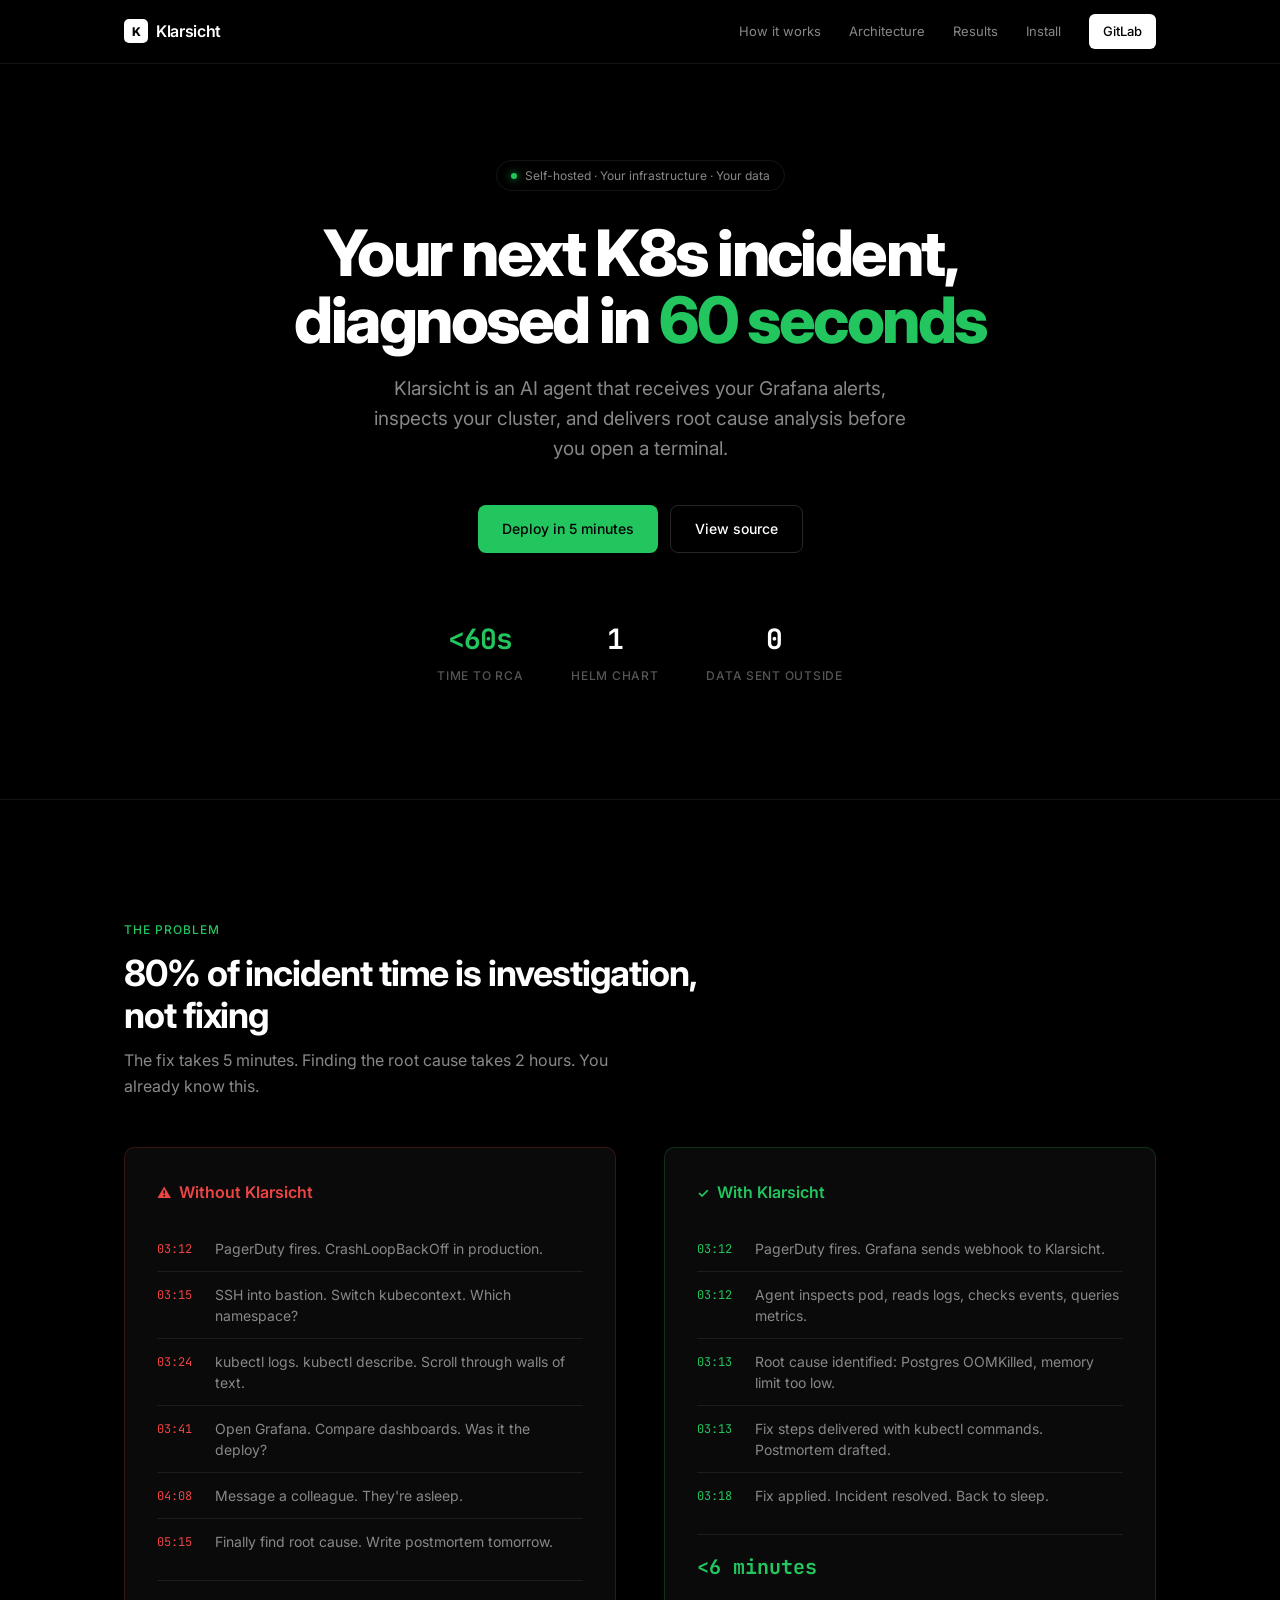
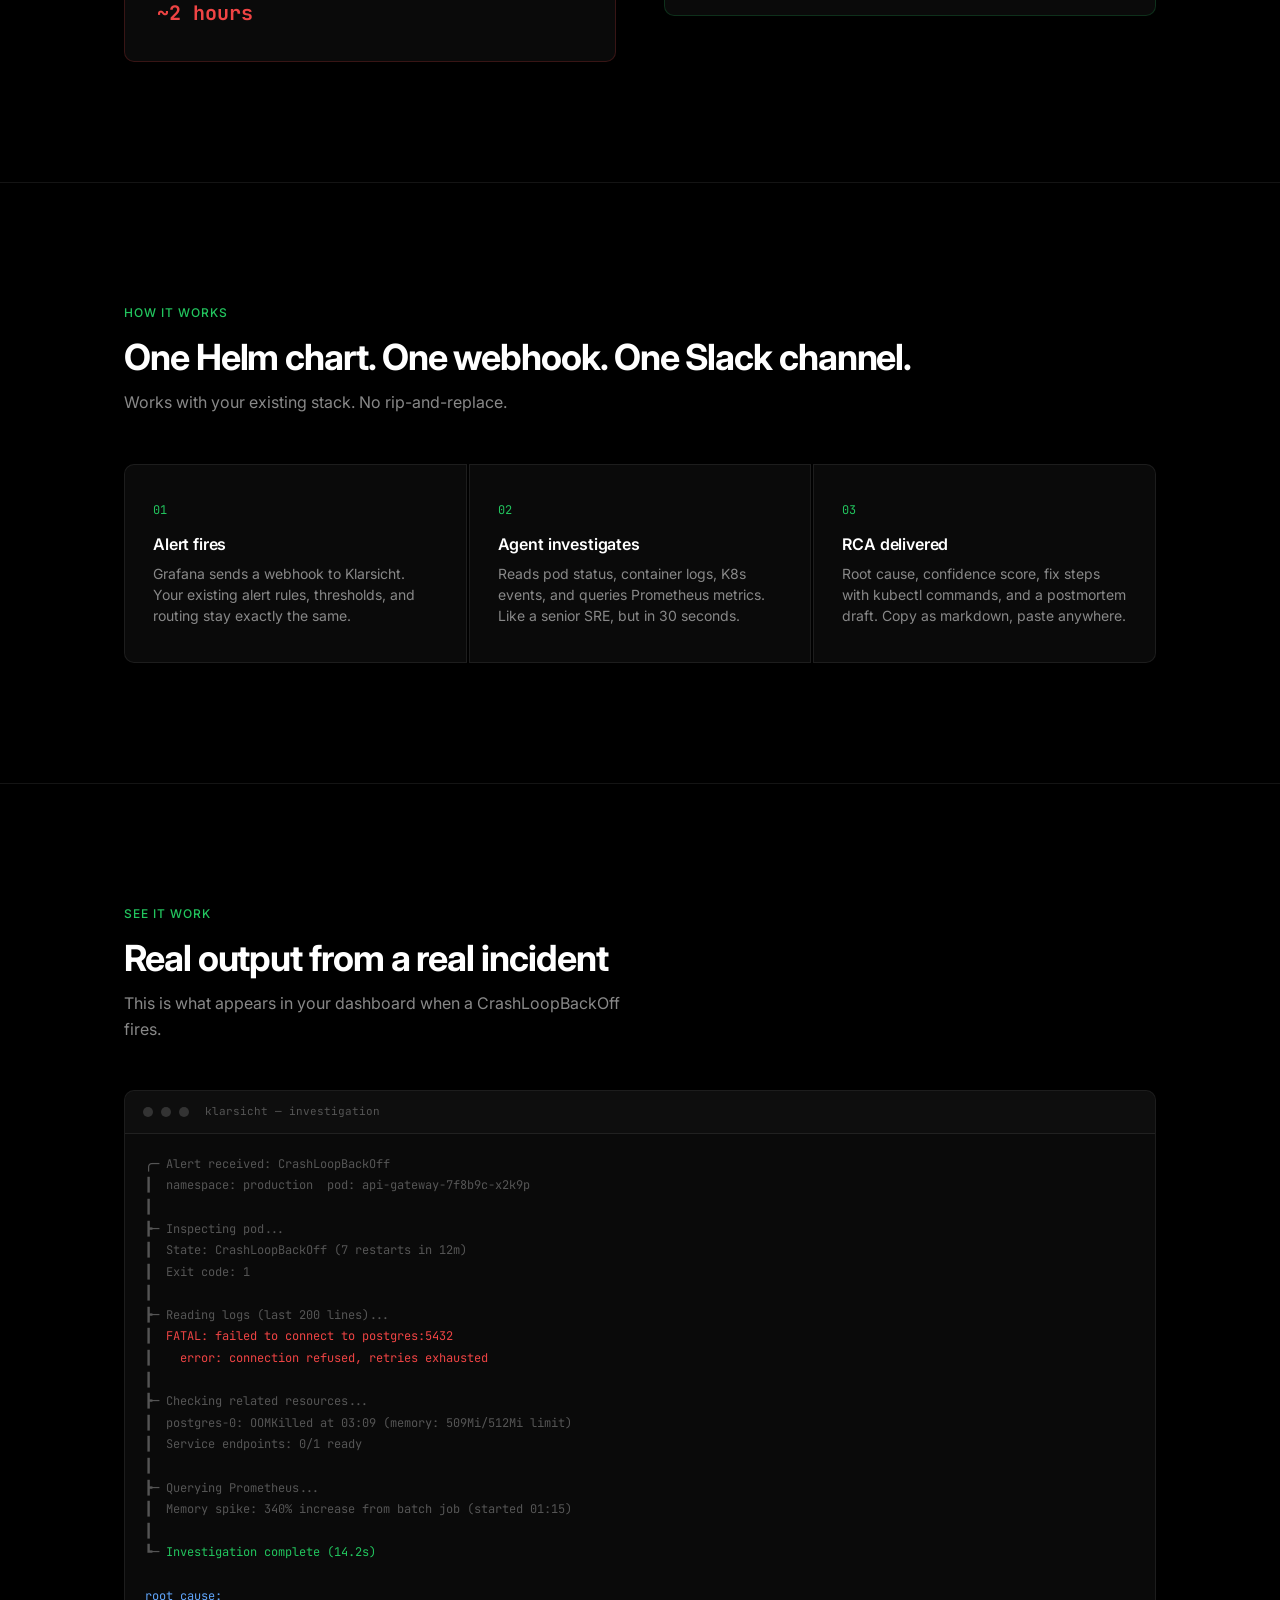
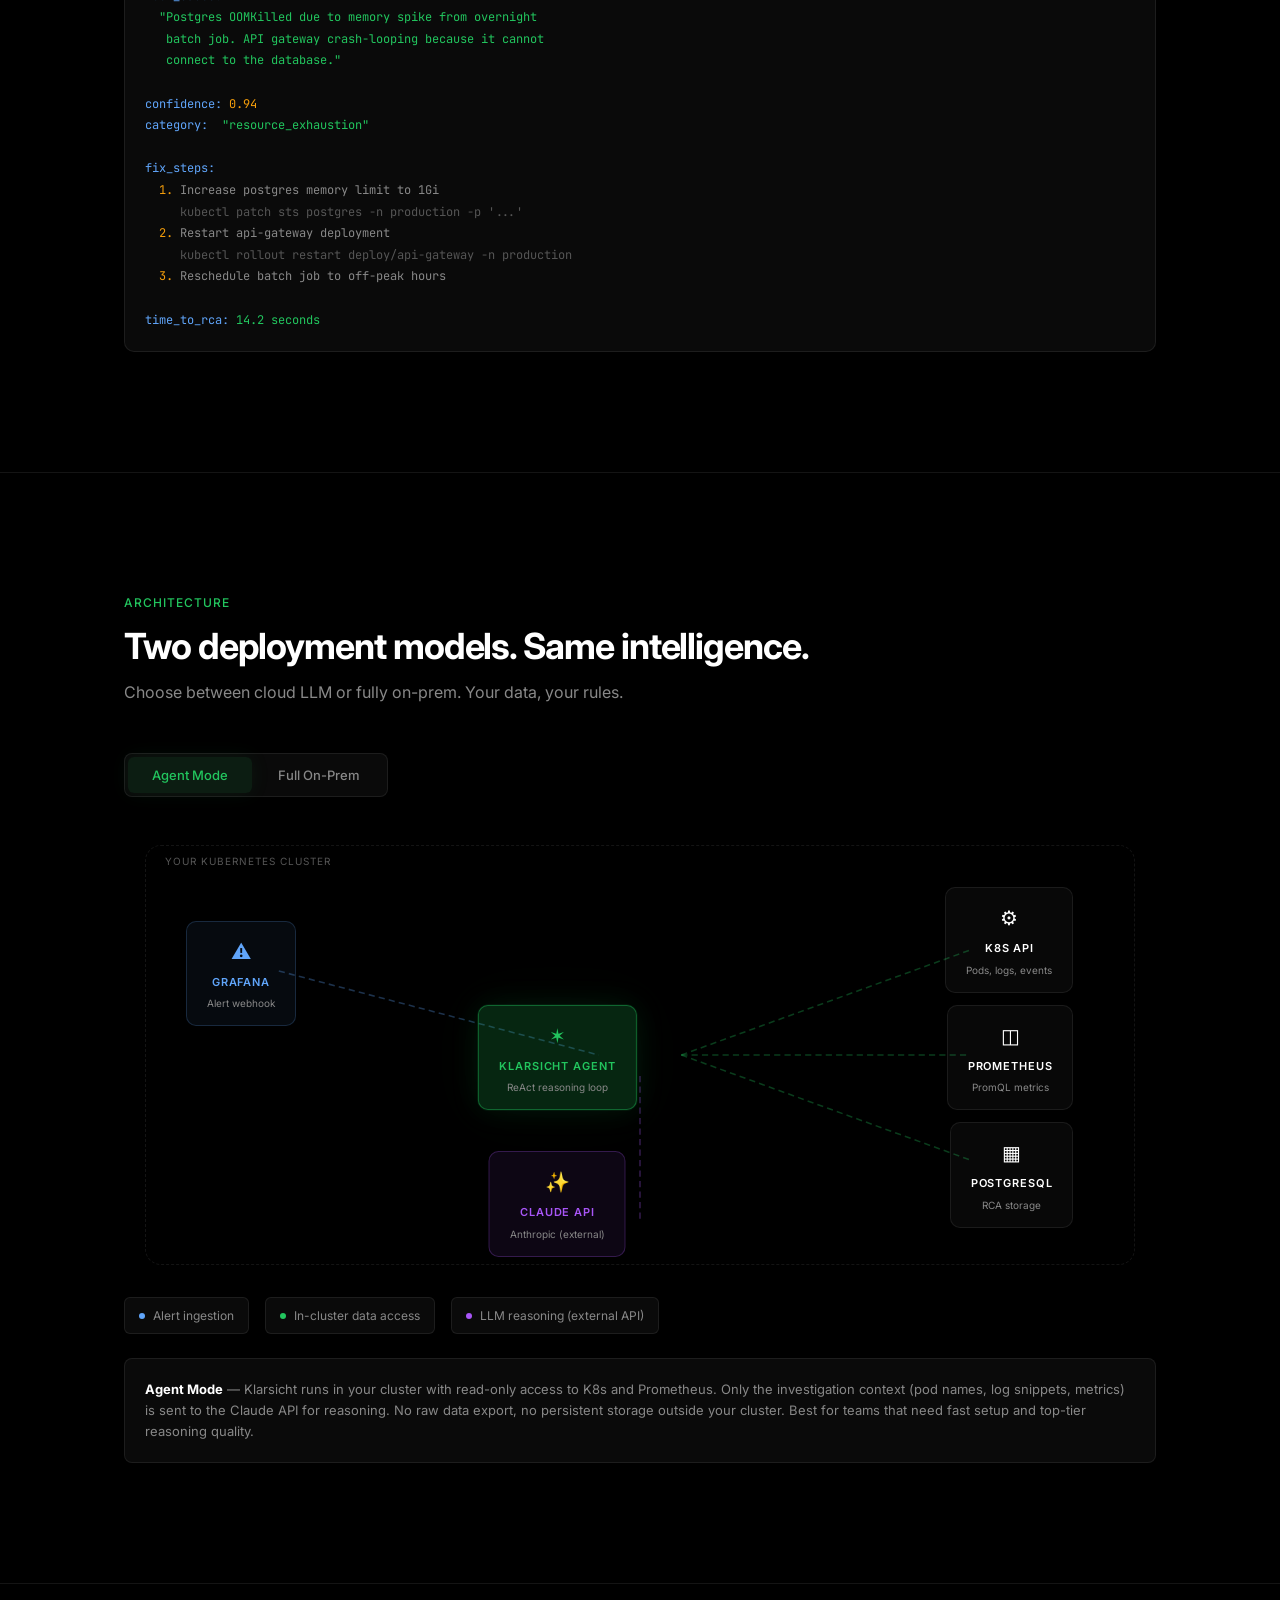
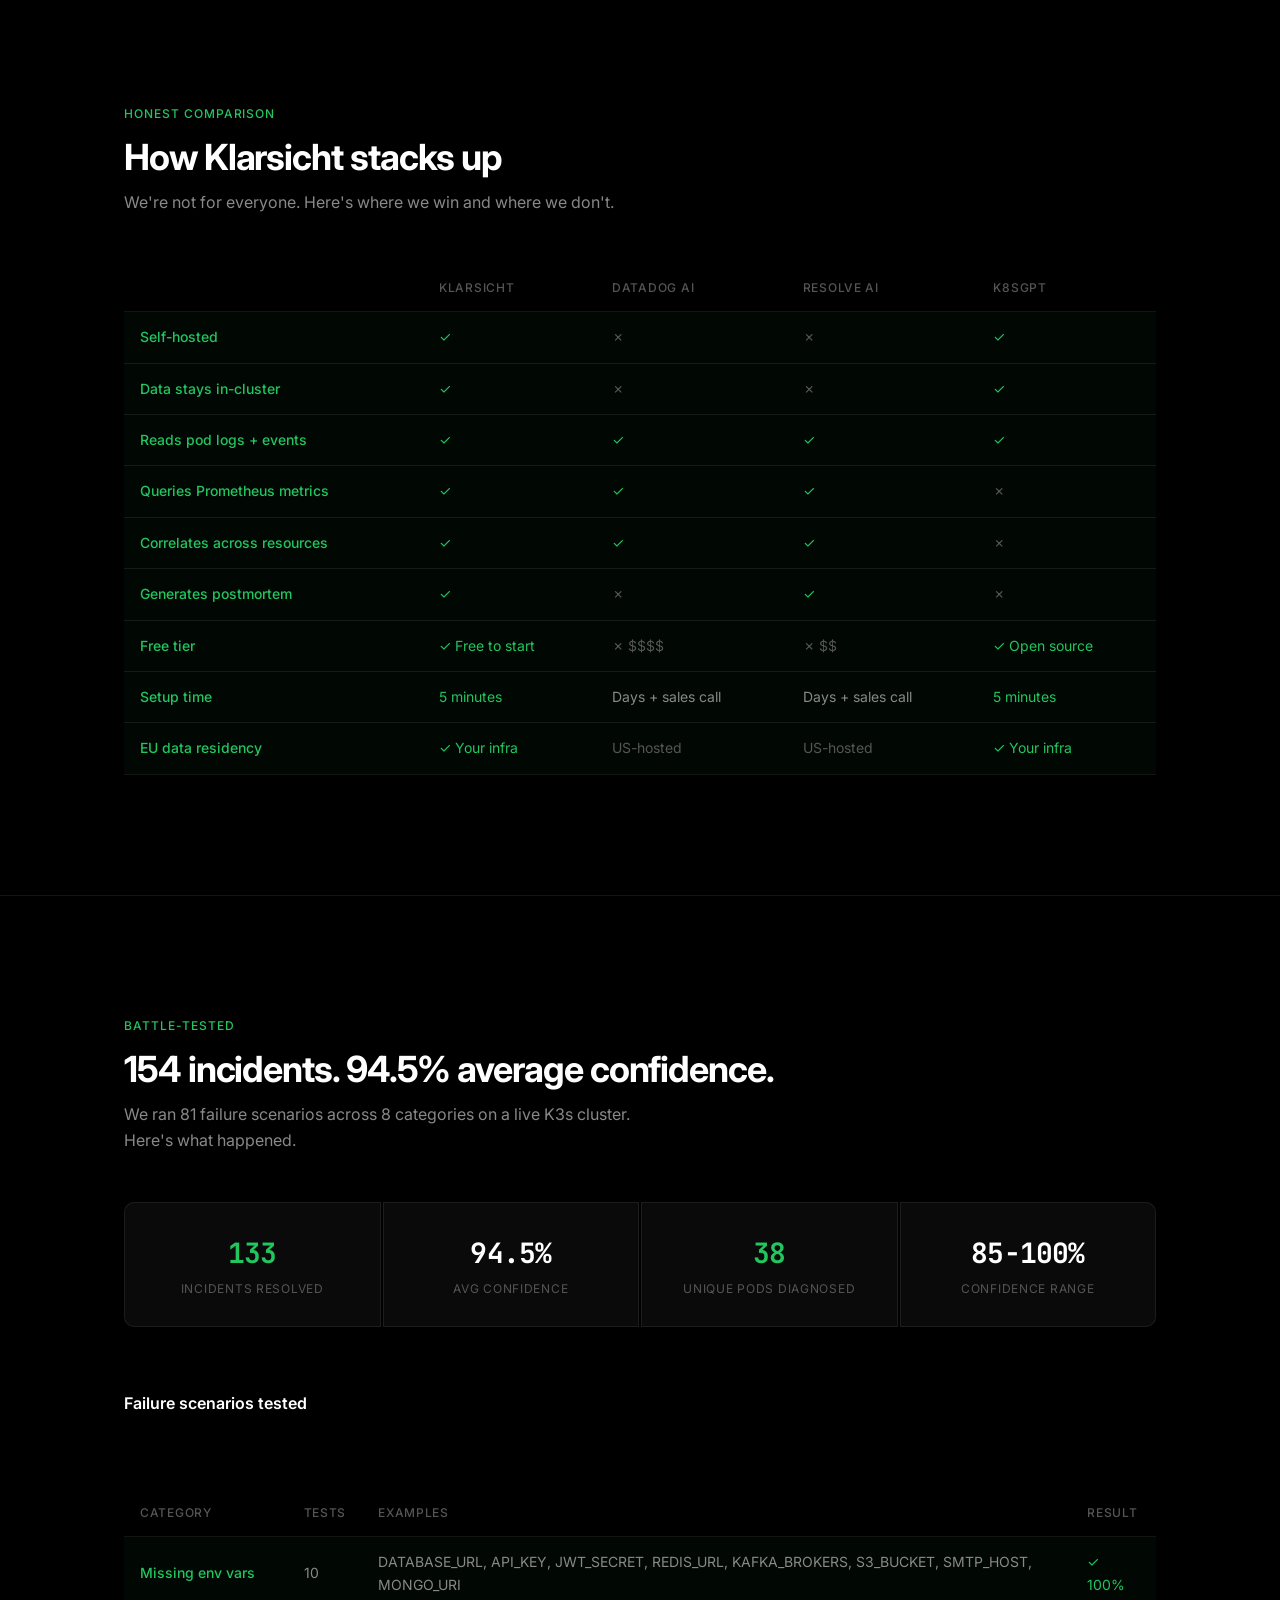
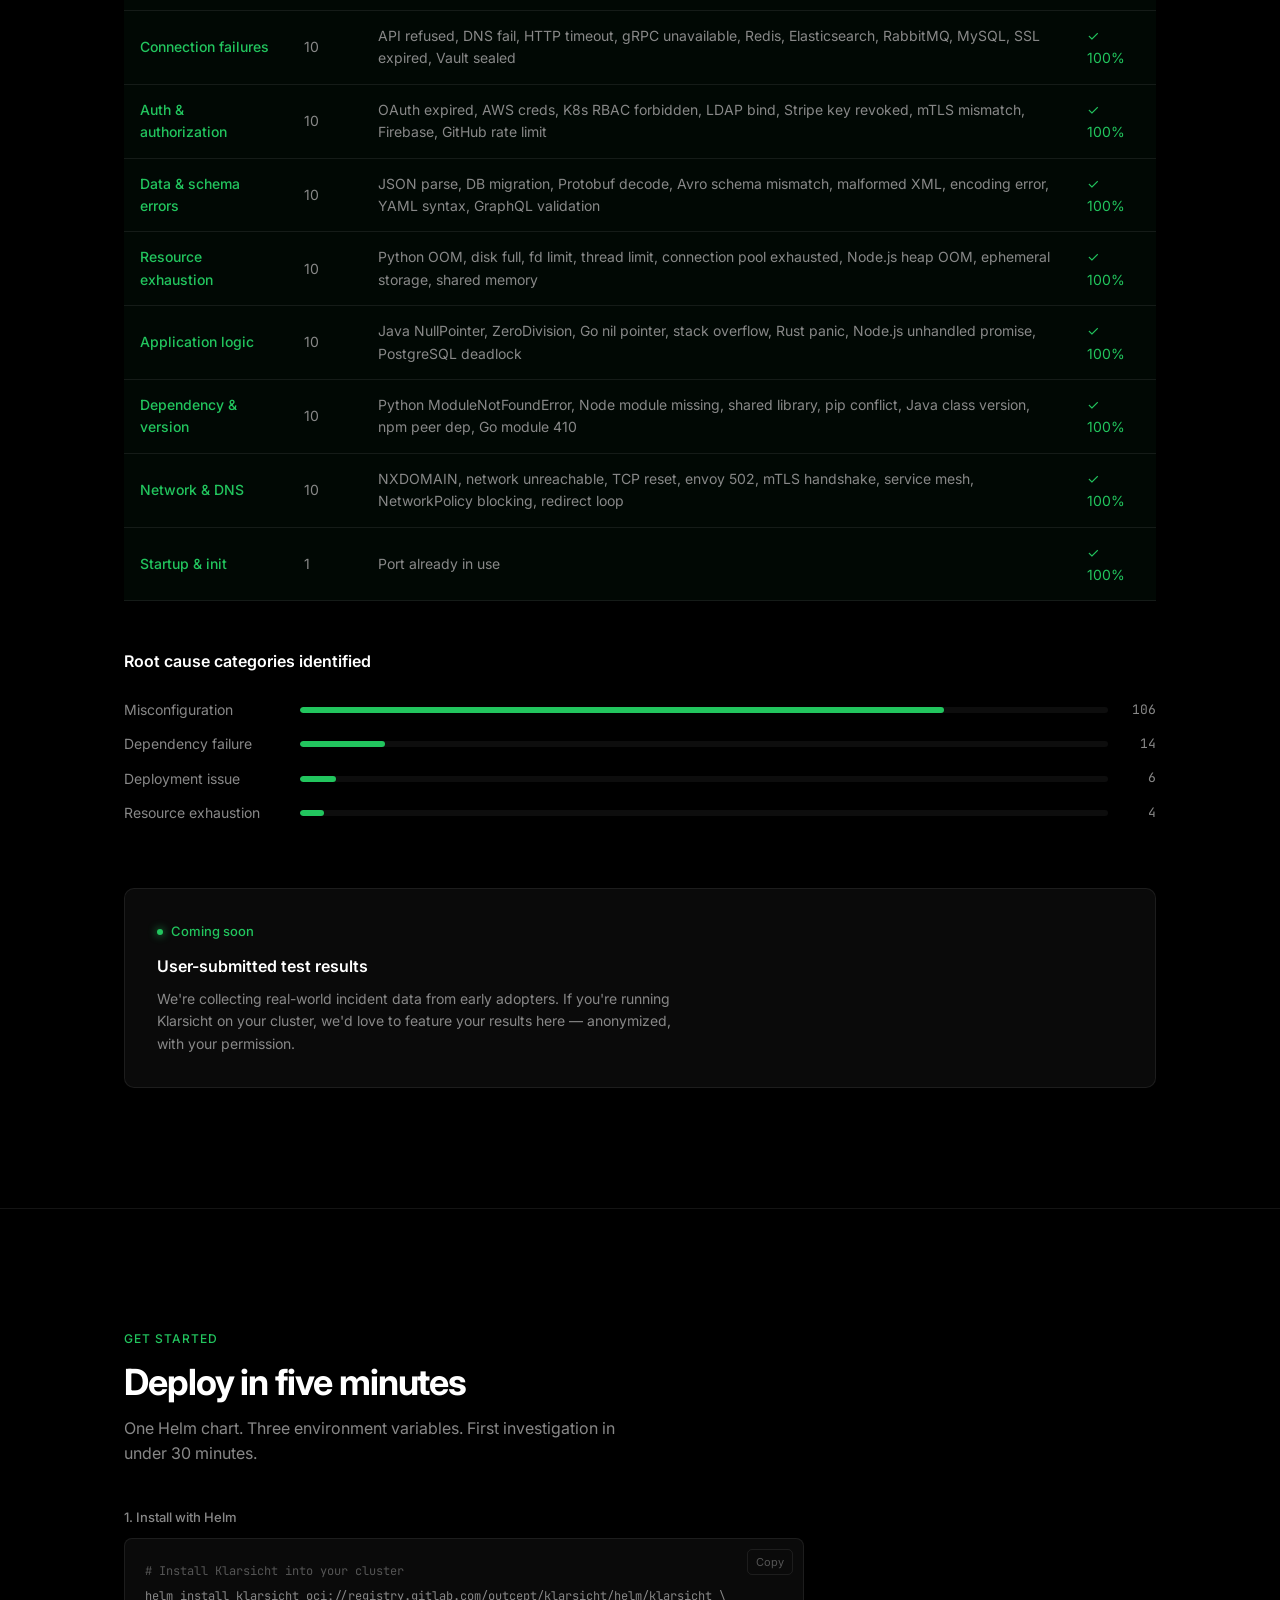
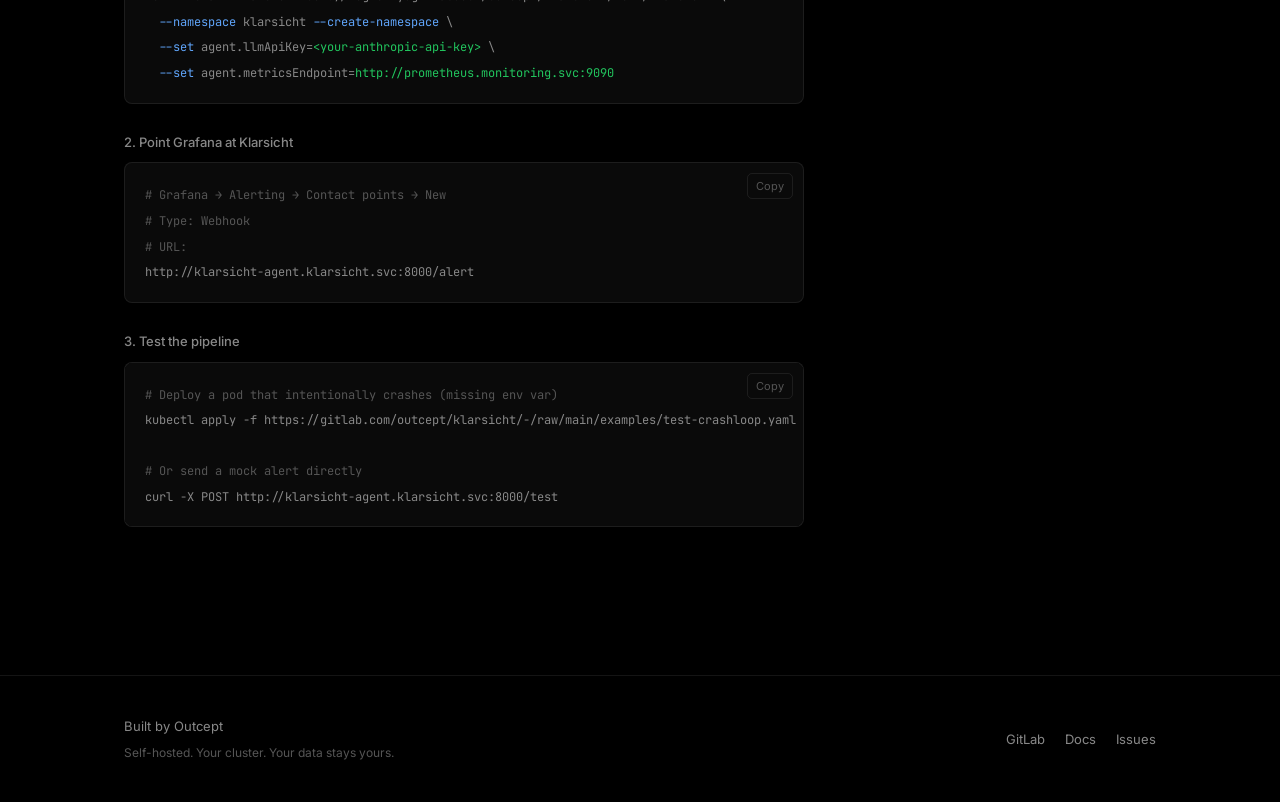
==== landing/index.html @ 49e7b7df "Add architecture diagrams to landing page — Agent vs On-Prem Interactive toggle between two deployme" ====
<!DOCTYPE html>
<html lang="en">
<head>
  <meta charset="UTF-8">
  <meta name="viewport" content="width=device-width, initial-scale=1.0">
  <title>Klarsicht — Your next K8s incident, diagnosed in 60 seconds</title>
  <meta name="description" content="Self-hosted AI agent that turns Grafana alerts into root cause analyses with fix steps. One Helm chart. One webhook. Deploy in 5 minutes.">
  <meta name="theme-color" content="#000000">
  <link rel="icon" type="image/svg+xml" href="favicon.svg">
  <link rel="preconnect" href="https://fonts.googleapis.com">
  <link rel="preconnect" href="https://fonts.gstatic.com" crossorigin>
  <link href="https://fonts.googleapis.com/css2?family=Inter:wght@400;500;600;700;800&display=swap" rel="stylesheet">
  <link href="https://fonts.googleapis.com/css2?family=JetBrains+Mono:wght@400;500&display=swap" rel="stylesheet">
  <style>
    *, *::before, *::after { margin: 0; padding: 0; box-sizing: border-box; }

    :root {
      --bg: #000; --text: #fff; --dim: #888; --muted: #555;
      --green: #22c55e; --green-dim: rgba(34,197,94,0.12);
      --red: #ef4444; --border: rgba(255,255,255,0.08);
      --surface: #0a0a0a;
      --mono: 'JetBrains Mono', monospace;
      --sans: 'Inter', -apple-system, sans-serif;
    }

    html { scroll-behavior: smooth; -webkit-font-smoothing: antialiased; }
    body { font-family: var(--sans); background: var(--bg); color: var(--text); line-height: 1.6; overflow-x: hidden; }
    ::selection { background: var(--green); color: var(--bg); }
    a { color: inherit; text-decoration: none; }
    .container { max-width: 1080px; margin: 0 auto; padding: 0 24px; }
    section { padding: 120px 0; }
    @media (max-width: 768px) { section { padding: 72px 0; } }

    /* Nav */
    nav { position: fixed; top: 0; left: 0; right: 0; z-index: 100; padding: 14px 0; background: rgba(0,0,0,0.85); backdrop-filter: blur(12px); border-bottom: 1px solid var(--border); }
    nav .container { display: flex; justify-content: space-between; align-items: center; }
    .nav-logo { font-size: 16px; font-weight: 600; letter-spacing: -0.02em; display: flex; align-items: center; gap: 8px; }
    .nav-logo .mark { width: 24px; height: 24px; background: var(--text); border-radius: 5px; display: flex; align-items: center; justify-content: center; font-size: 12px; font-weight: 800; color: var(--bg); }
    .nav-links { display: flex; align-items: center; gap: 28px; }
    .nav-links a { font-size: 13px; color: var(--dim); transition: color 0.2s; }
    .nav-links a:hover { color: var(--text); }
    .nav-cta { color: var(--bg) !important; background: var(--text); padding: 7px 14px; border-radius: 6px; font-weight: 500; font-size: 13px !important; transition: opacity 0.2s; }
    .nav-cta:hover { opacity: 0.85; }
    @media (max-width: 600px) { .nav-links a:not(.nav-cta) { display: none; } }

    /* Hero */
    .hero { padding: 160px 0 100px; text-align: center; }
    @media (max-width: 768px) { .hero { padding: 120px 0 72px; } }
    .hero-badge { display: inline-flex; align-items: center; gap: 8px; padding: 5px 14px; border: 1px solid var(--border); border-radius: 100px; font-size: 12px; color: var(--dim); margin-bottom: 28px; }
    .hero-badge .dot { width: 6px; height: 6px; border-radius: 50%; background: var(--green); box-shadow: 0 0 8px var(--green); }
    .hero h1 { font-size: clamp(36px, 5.5vw, 64px); font-weight: 800; line-height: 1.05; letter-spacing: -0.04em; max-width: 780px; margin: 0 auto 20px; }
    .hero h1 em { font-style: normal; color: var(--green); }
    .hero-sub { font-size: clamp(16px, 2vw, 19px); color: var(--dim); max-width: 540px; margin: 0 auto 40px; }
    .hero-ctas { display: flex; justify-content: center; gap: 12px; flex-wrap: wrap; }
    .btn { display: inline-flex; align-items: center; gap: 8px; padding: 12px 24px; border-radius: 8px; font-size: 14px; font-weight: 500; font-family: var(--sans); cursor: pointer; transition: all 0.2s; border: none; }
    .btn-primary { background: var(--green); color: var(--bg); }
    .btn-primary:hover { box-shadow: 0 0 24px rgba(34,197,94,0.3); }
    .btn-ghost { background: transparent; color: var(--text); border: 1px solid rgba(255,255,255,0.15); }
    .btn-ghost:hover { border-color: rgba(255,255,255,0.3); background: rgba(255,255,255,0.03); }

    /* Stat */
    .hero-stat { margin-top: 64px; display: flex; justify-content: center; gap: 48px; flex-wrap: wrap; }
    .hero-stat div { text-align: center; }
    .hero-stat .num { font-size: 28px; font-weight: 700; letter-spacing: -0.03em; font-family: var(--mono); }
    .hero-stat .num.green { color: var(--green); }
    .hero-stat .label { font-size: 12px; color: var(--muted); margin-top: 4px; text-transform: uppercase; letter-spacing: 0.06em; }

    /* Pain */
    .pain { border-top: 1px solid var(--border); }
    .pain-header { max-width: 600px; margin-bottom: 48px; }
    .label { font-size: 12px; font-weight: 500; color: var(--green); text-transform: uppercase; letter-spacing: 0.08em; margin-bottom: 14px; }
    .stitle { font-size: clamp(24px, 3.5vw, 36px); font-weight: 700; letter-spacing: -0.03em; line-height: 1.15; margin-bottom: 12px; }
    .sdesc { font-size: 16px; color: var(--dim); max-width: 520px; }
    .pain-grid { display: grid; grid-template-columns: 1fr 1fr; gap: 48px; align-items: start; }
    @media (max-width: 768px) { .pain-grid { grid-template-columns: 1fr; gap: 32px; } }
    .pain-box { padding: 32px; background: var(--surface); border: 1px solid var(--border); border-radius: 10px; }
    .pain-box h3 { font-size: 16px; font-weight: 600; margin-bottom: 20px; display: flex; align-items: center; gap: 8px; }
    .pain-box h3 .icon { font-size: 14px; }
    .pain-step { display: flex; gap: 14px; padding: 12px 0; border-top: 1px solid var(--border); }
    .pain-step:first-of-type { border-top: none; }
    .pain-time { font-family: var(--mono); font-size: 12px; color: var(--muted); min-width: 44px; padding-top: 2px; }
    .pain-text { font-size: 14px; color: var(--dim); line-height: 1.5; }
    .pain-box.bad { border-color: rgba(239,68,68,0.2); }
    .pain-box.bad .pain-time { color: var(--red); }
    .pain-box.bad h3 { color: var(--red); }
    .pain-total { margin-top: 16px; padding-top: 16px; border-top: 1px solid var(--border); font-family: var(--mono); font-size: 20px; font-weight: 700; color: var(--red); }
    .pain-box.good { border-color: rgba(34,197,94,0.2); }
    .pain-box.good h3 { color: var(--green); }
    .pain-box.good .pain-time { color: var(--green); }
    .pain-total.good { color: var(--green); }

    /* How */
    .how { border-top: 1px solid var(--border); }
    .steps { margin-top: 48px; display: grid; grid-template-columns: repeat(3,1fr); gap: 2px; }
    @media (max-width: 768px) { .steps { grid-template-columns: 1fr; } }
    .step { padding: 36px 28px; background: var(--surface); border: 1px solid var(--border); }
    .step:first-child { border-radius: 10px 0 0 10px; }
    .step:last-child { border-radius: 0 10px 10px 0; }
    @media (max-width: 768px) { .step:first-child { border-radius: 10px 10px 0 0; } .step:last-child { border-radius: 0 0 10px 10px; } }
    .step-num { font-family: var(--mono); font-size: 12px; color: var(--green); margin-bottom: 12px; }
    .step h3 { font-size: 16px; font-weight: 600; margin-bottom: 6px; letter-spacing: -0.01em; }
    .step p { font-size: 14px; color: var(--dim); line-height: 1.5; }

    /* Terminal */
    .demo { border-top: 1px solid var(--border); }
    .terminal { margin-top: 48px; background: var(--surface); border: 1px solid var(--border); border-radius: 10px; overflow: hidden; }
    .terminal-bar { display: flex; align-items: center; gap: 8px; padding: 12px 18px; border-bottom: 1px solid var(--border); background: rgba(255,255,255,0.015); }
    .terminal-dot { width: 10px; height: 10px; border-radius: 50%; background: #333; }
    .terminal-title { font-size: 11px; color: var(--muted); font-family: var(--mono); margin-left: 8px; }
    .terminal-body { padding: 20px; overflow-x: auto; }
    .terminal-body pre { font-family: var(--mono); font-size: 12px; line-height: 1.8; color: var(--dim); white-space: pre; }
    .terminal-body .p { color: var(--green); } .terminal-body .c { color: var(--text); }
    .terminal-body .d { color: var(--muted); } .terminal-body .k { color: #60a5fa; }
    .terminal-body .s { color: var(--green); } .terminal-body .n { color: #f59e0b; }
    .terminal-body .e { color: var(--red); } .terminal-body .o { color: var(--green); }

    /* Architecture */
    .arch { border-top: 1px solid var(--border); }
    .arch-toggle { display: flex; gap: 2px; margin: 48px 0 0; background: var(--surface); border: 1px solid var(--border); border-radius: 8px; padding: 3px; width: fit-content; }
    .arch-toggle button { padding: 10px 24px; border: none; background: transparent; color: var(--dim); font-family: var(--sans); font-size: 13px; font-weight: 500; border-radius: 6px; cursor: pointer; transition: all 0.3s; }
    .arch-toggle button.active { background: rgba(34,197,94,0.1); color: var(--green); box-shadow: 0 0 20px rgba(34,197,94,0.08); }
    .arch-diagram { margin-top: 48px; position: relative; }
    .arch-panel { display: none; }
    .arch-panel.active { display: block; }
    .arch-canvas { position: relative; padding: 48px 0; min-height: 420px; }

    /* Nodes */
    .anode { position: absolute; padding: 14px 20px; border-radius: 10px; text-align: center; z-index: 2; }
    .anode-label { font-size: 11px; font-weight: 600; text-transform: uppercase; letter-spacing: 0.08em; margin-bottom: 4px; }
    .anode-sub { font-size: 10px; color: var(--dim); }
    .anode-icon { font-size: 20px; margin-bottom: 6px; display: block; }

    .anode-cluster { background: rgba(34,197,94,0.06); border: 1px solid rgba(34,197,94,0.2); color: var(--green); }
    .anode-agent { background: rgba(34,197,94,0.12); border: 1px solid rgba(34,197,94,0.4); color: var(--green); box-shadow: 0 0 30px rgba(34,197,94,0.1), 0 0 60px rgba(34,197,94,0.05); }
    .anode-ext { background: rgba(96,165,250,0.06); border: 1px solid rgba(96,165,250,0.2); color: #60a5fa; }
    .anode-k8s { background: rgba(255,255,255,0.03); border: 1px solid var(--border); color: var(--text); }
    .anode-llm { background: rgba(168,85,247,0.08); border: 1px solid rgba(168,85,247,0.25); color: #a855f7; }
    .anode-llm-local { background: rgba(34,197,94,0.08); border: 1px solid rgba(34,197,94,0.25); color: var(--green); }

    /* Animated connections */
    .arch-svg { position: absolute; top: 0; left: 0; width: 100%; height: 100%; z-index: 1; pointer-events: none; }
    .conn { stroke-dasharray: 6 4; animation: dash 1.5s linear infinite; }
    .conn-green { stroke: rgba(34,197,94,0.3); }
    .conn-blue { stroke: rgba(96,165,250,0.3); }
    .conn-purple { stroke: rgba(168,85,247,0.3); }
    @keyframes dash { to { stroke-dashoffset: -20; } }

    /* Glow pulse on agent node */
    .anode-agent::before { content: ''; position: absolute; inset: -2px; border-radius: 12px; background: rgba(34,197,94,0.08); z-index: -1; animation: nodepulse 3s ease-in-out infinite; }
    @keyframes nodepulse { 0%,100% { opacity: 0.5; transform: scale(1); } 50% { opacity: 1; transform: scale(1.04); } }

    /* Cluster boundary */
    .cluster-boundary { position: absolute; border: 1px dashed rgba(255,255,255,0.08); border-radius: 16px; z-index: 0; }
    .cluster-label { position: absolute; font-size: 10px; color: var(--muted); text-transform: uppercase; letter-spacing: 0.1em; }

    /* Model badges */
    .arch-badges { display: flex; gap: 16px; margin-top: 32px; flex-wrap: wrap; }
    .arch-badge { display: flex; align-items: center; gap: 8px; padding: 8px 14px; border: 1px solid var(--border); border-radius: 6px; font-size: 12px; color: var(--dim); background: var(--surface); }
    .arch-badge-dot { width: 6px; height: 6px; border-radius: 50%; }

    /* Responsive */
    @media (max-width: 768px) {
      .arch-canvas { min-height: 600px; }
      .anode { padding: 10px 14px; }
      .anode-label { font-size: 10px; }
      .anode-sub { font-size: 9px; }
      .anode-icon { font-size: 16px; }
    }

    /* Compare */
    .compare { border-top: 1px solid var(--border); }
    .compare-table { margin-top: 48px; width: 100%; border-collapse: collapse; font-size: 14px; }
    .compare-table th, .compare-table td { padding: 14px 16px; text-align: left; border-bottom: 1px solid var(--border); }
    .compare-table th { font-size: 12px; font-weight: 500; color: var(--muted); text-transform: uppercase; letter-spacing: 0.06em; }
    .compare-table td { color: var(--dim); }
    .compare-table td:first-child { color: var(--text); font-weight: 500; }
    .compare-table .hl td { background: rgba(34,197,94,0.04); }
    .compare-table .hl td:first-child { color: var(--green); }
    .check { color: var(--green); } .cross { color: var(--muted); }
    @media (max-width: 600px) { .compare-table { font-size: 12px; } .compare-table th, .compare-table td { padding: 10px 8px; } }

    /* Results */
    .results { border-top: 1px solid var(--border); }
    .results-stats { display: flex; gap: 2px; margin-top: 48px; }
    @media (max-width: 768px) { .results-stats { flex-wrap: wrap; } }
    .rstat { flex: 1; min-width: 140px; padding: 28px 24px; background: var(--surface); border: 1px solid var(--border); text-align: center; }
    .rstat:first-child { border-radius: 10px 0 0 10px; }
    .rstat:last-child { border-radius: 0 10px 10px 0; }
    @media (max-width: 768px) { .rstat:first-child { border-radius: 10px 10px 0 0; } .rstat:last-child { border-radius: 0 0 10px 10px; } .rstat { min-width: 45%; } }
    .rstat-num { font-size: 28px; font-weight: 700; font-family: var(--mono); letter-spacing: -0.03em; }
    .rstat-num.green { color: var(--green); }
    .rstat-label { font-size: 12px; color: var(--muted); margin-top: 4px; text-transform: uppercase; letter-spacing: 0.06em; }
    .cat-bars { display: flex; flex-direction: column; gap: 12px; }
    .cat-bar { display: flex; align-items: center; gap: 16px; }
    .cat-bar-label { font-size: 14px; color: var(--dim); min-width: 160px; }
    .cat-bar-track { flex: 1; height: 6px; background: rgba(255,255,255,0.05); border-radius: 3px; overflow: hidden; }
    .cat-bar-fill { height: 100%; background: var(--green); border-radius: 3px; }
    .cat-bar-num { font-family: var(--mono); font-size: 13px; color: var(--dim); min-width: 32px; text-align: right; }

    /* Install */
    .install { border-top: 1px solid var(--border); }
    .install-content { max-width: 680px; }
    .install-block { margin-top: 40px; }
    .install-label { font-size: 13px; font-weight: 500; color: var(--dim); margin-bottom: 10px; }
    .code-block { background: var(--surface); border: 1px solid var(--border); border-radius: 8px; padding: 18px 20px; overflow-x: auto; position: relative; margin-bottom: 28px; }
    .code-block code { font-family: var(--mono); font-size: 12px; line-height: 1.7; color: var(--dim); white-space: pre; }
    .code-block .c { color: var(--text); } .code-block .f { color: #60a5fa; } .code-block .s { color: var(--green); } .code-block .cmt { color: var(--muted); }
    .copy-btn { position: absolute; top: 10px; right: 10px; background: transparent; border: 1px solid var(--border); border-radius: 5px; padding: 5px 8px; cursor: pointer; color: var(--muted); font-family: var(--sans); font-size: 11px; display: flex; align-items: center; gap: 4px; transition: all 0.2s; }
    .copy-btn:hover { color: var(--dim); border-color: rgba(255,255,255,0.15); }

    /* Footer */
    footer { border-top: 1px solid var(--border); padding: 40px 0; }
    .footer-content { display: flex; justify-content: space-between; align-items: center; flex-wrap: wrap; gap: 20px; }
    .footer-left { display: flex; flex-direction: column; gap: 6px; }
    .footer-brand { font-size: 13px; color: var(--dim); }
    .footer-tagline { font-size: 12px; color: var(--muted); }
    .footer-links { display: flex; gap: 20px; }
    .footer-links a { font-size: 13px; color: var(--dim); transition: color 0.2s; }
    .footer-links a:hover { color: var(--text); }

    /* Fade */
    .fade-in { opacity: 0; transform: translateY(16px); transition: opacity 0.5s, transform 0.5s; }
    .fade-in.visible { opacity: 1; transform: translateY(0); }
  </style>
</head>
<body>

<nav>
  <div class="container">
    <a href="#" class="nav-logo"><span class="mark">K</span> Klarsicht</a>
    <div class="nav-links">
      <a href="#how">How it works</a>
      <a href="#architecture">Architecture</a>
      <a href="#results">Results</a>
      <a href="#install">Install</a>
      <a href="https://gitlab.com/outcept/klarsicht" target="_blank" rel="noopener" class="nav-cta">GitLab</a>
    </div>
  </div>
</nav>

<!-- Hero -->
<section class="hero">
  <div class="container">
    <div class="hero-badge"><span class="dot"></span> Self-hosted &middot; Your infrastructure &middot; Your data</div>
    <h1>Your next K8s incident,<br>diagnosed in <em>60 seconds</em></h1>
    <p class="hero-sub">Klarsicht is an AI agent that receives your Grafana alerts, inspects your cluster, and delivers root cause analysis before you open a terminal.</p>
    <div class="hero-ctas">
      <a href="#install" class="btn btn-primary">Deploy in 5 minutes</a>
      <a href="https://gitlab.com/outcept/klarsicht" target="_blank" rel="noopener" class="btn btn-ghost">View source</a>
    </div>
    <div class="hero-stat">
      <div><div class="num green">&lt;60s</div><div class="label">Time to RCA</div></div>
      <div><div class="num">1</div><div class="label">Helm chart</div></div>
      <div><div class="num">0</div><div class="label">Data sent outside</div></div>
    </div>
  </div>
</section>

<!-- Pain: side-by-side -->
<section class="pain">
  <div class="container">
    <div class="pain-header fade-in">
      <p class="label">The problem</p>
      <h2 class="stitle">80% of incident time is investigation, not fixing</h2>
      <p class="sdesc">The fix takes 5 minutes. Finding the root cause takes 2 hours. You already know this.</p>
    </div>
    <div class="pain-grid fade-in">
      <div class="pain-box bad">
        <h3><span class="icon">&#x26A0;</span> Without Klarsicht</h3>
        <div class="pain-step"><span class="pain-time">03:12</span><span class="pain-text">PagerDuty fires. CrashLoopBackOff in production.</span></div>
        <div class="pain-step"><span class="pain-time">03:15</span><span class="pain-text">SSH into bastion. Switch kubecontext. Which namespace?</span></div>
        <div class="pain-step"><span class="pain-time">03:24</span><span class="pain-text">kubectl logs. kubectl describe. Scroll through walls of text.</span></div>
        <div class="pain-step"><span class="pain-time">03:41</span><span class="pain-text">Open Grafana. Compare dashboards. Was it the deploy?</span></div>
        <div class="pain-step"><span class="pain-time">04:08</span><span class="pain-text">Message a colleague. They're asleep.</span></div>
        <div class="pain-step"><span class="pain-time">05:15</span><span class="pain-text">Finally find root cause. Write postmortem tomorrow.</span></div>
        <div class="pain-total">~2 hours</div>
      </div>
      <div class="pain-box good">
        <h3><span class="icon">&#x2713;</span> With Klarsicht</h3>
        <div class="pain-step"><span class="pain-time">03:12</span><span class="pain-text">PagerDuty fires. Grafana sends webhook to Klarsicht.</span></div>
        <div class="pain-step"><span class="pain-time">03:12</span><span class="pain-text">Agent inspects pod, reads logs, checks events, queries metrics.</span></div>
        <div class="pain-step"><span class="pain-time">03:13</span><span class="pain-text">Root cause identified: Postgres OOMKilled, memory limit too low.</span></div>
        <div class="pain-step"><span class="pain-time">03:13</span><span class="pain-text">Fix steps delivered with kubectl commands. Postmortem drafted.</span></div>
        <div class="pain-step"><span class="pain-time">03:18</span><span class="pain-text">Fix applied. Incident resolved. Back to sleep.</span></div>
        <div class="pain-total good">&lt;6 minutes</div>
      </div>
    </div>
  </div>
</section>

<!-- How -->
<section class="how" id="how">
  <div class="container">
    <div class="fade-in">
      <p class="label">How it works</p>
      <h2 class="stitle">One Helm chart. One webhook. One Slack channel.</h2>
      <p class="sdesc">Works with your existing stack. No rip-and-replace.</p>
    </div>
    <div class="steps fade-in">
      <div class="step">
        <div class="step-num">01</div>
        <h3>Alert fires</h3>
        <p>Grafana sends a webhook to Klarsicht. Your existing alert rules, thresholds, and routing stay exactly the same.</p>
      </div>
      <div class="step">
        <div class="step-num">02</div>
        <h3>Agent investigates</h3>
        <p>Reads pod status, container logs, K8s events, and queries Prometheus metrics. Like a senior SRE, but in 30 seconds.</p>
      </div>
      <div class="step">
        <div class="step-num">03</div>
        <h3>RCA delivered</h3>
        <p>Root cause, confidence score, fix steps with kubectl commands, and a postmortem draft. Copy as markdown, paste anywhere.</p>
      </div>
    </div>
  </div>
</section>

<!-- Terminal -->
<section class="demo">
  <div class="container">
    <div class="fade-in">
      <p class="label">See it work</p>
      <h2 class="stitle">Real output from a real incident</h2>
      <p class="sdesc">This is what appears in your dashboard when a CrashLoopBackOff fires.</p>
    </div>
    <div class="terminal fade-in">
      <div class="terminal-bar">
        <span class="terminal-dot"></span><span class="terminal-dot"></span><span class="terminal-dot"></span>
        <span class="terminal-title">klarsicht &mdash; investigation</span>
      </div>
      <div class="terminal-body"><pre>
<span class="d">&#9581;&#9472; Alert received: CrashLoopBackOff</span>
<span class="d">&#9475;  namespace: production  pod: api-gateway-7f8b9c-x2k9p</span>
<span class="d">&#9475;</span>
<span class="d">&#9507;&#9472; Inspecting pod...</span>
<span class="d">&#9475;  State: CrashLoopBackOff (7 restarts in 12m)</span>
<span class="d">&#9475;  Exit code: 1</span>
<span class="d">&#9475;</span>
<span class="d">&#9507;&#9472; Reading logs (last 200 lines)...</span>
<span class="d">&#9475;</span>  <span class="e">FATAL: failed to connect to postgres:5432</span>
<span class="d">&#9475;</span>  <span class="e">  error: connection refused, retries exhausted</span>
<span class="d">&#9475;</span>
<span class="d">&#9507;&#9472; Checking related resources...</span>
<span class="d">&#9475;  postgres-0: OOMKilled at 03:09 (memory: 509Mi/512Mi limit)</span>
<span class="d">&#9475;  Service endpoints: 0/1 ready</span>
<span class="d">&#9475;</span>
<span class="d">&#9507;&#9472; Querying Prometheus...</span>
<span class="d">&#9475;  Memory spike: 340% increase from batch job (started 01:15)</span>
<span class="d">&#9475;</span>
<span class="d">&#9495;&#9472;</span> <span class="o">Investigation complete (14.2s)</span>

<span class="k">root_cause:</span>
  <span class="s">"Postgres OOMKilled due to memory spike from overnight</span>
  <span class="s"> batch job. API gateway crash-looping because it cannot</span>
  <span class="s"> connect to the database."</span>

<span class="k">confidence:</span> <span class="n">0.94</span>
<span class="k">category:</span>  <span class="s">"resource_exhaustion"</span>

<span class="k">fix_steps:</span>
  <span class="n">1.</span> Increase postgres memory limit to 1Gi
     <span class="d">kubectl patch sts postgres -n production -p '...'</span>
  <span class="n">2.</span> Restart api-gateway deployment
     <span class="d">kubectl rollout restart deploy/api-gateway -n production</span>
  <span class="n">3.</span> Reschedule batch job to off-peak hours

<span class="k">time_to_rca:</span> <span class="o">14.2 seconds</span></pre>
      </div>
    </div>
  </div>
</section>

<!-- Architecture -->
<section class="arch" id="architecture">
  <div class="container">
    <div class="fade-in">
      <p class="label">Architecture</p>
      <h2 class="stitle">Two deployment models. Same intelligence.</h2>
      <p class="sdesc">Choose between cloud LLM or fully on-prem. Your data, your rules.</p>
    </div>

    <div class="arch-toggle fade-in">
      <button class="active" onclick="switchArch('agent')">Agent Mode</button>
      <button onclick="switchArch('onprem')">Full On-Prem</button>
    </div>

    <div class="arch-diagram fade-in">
      <!-- Agent Mode -->
      <div class="arch-panel active" id="arch-agent">
        <div class="arch-canvas">
          <!-- Cluster boundary -->
          <div class="cluster-boundary" style="left:2%;top:0;right:2%;bottom:0"></div>
          <span class="cluster-label" style="left:4%;top:8px">Your Kubernetes Cluster</span>

          <!-- SVG connections -->
          <svg class="arch-svg" viewBox="0 0 1000 400" preserveAspectRatio="none">
            <!-- Grafana -> Agent -->
            <line x1="150" y1="120" x2="460" y2="200" class="conn conn-blue" stroke-width="1.5"/>
            <!-- Agent -> K8s API -->
            <line x1="540" y1="200" x2="820" y2="100" class="conn conn-green" stroke-width="1.5"/>
            <!-- Agent -> Prometheus -->
            <line x1="540" y1="200" x2="820" y2="200" class="conn conn-green" stroke-width="1.5"/>
            <!-- Agent -> Postgres -->
            <line x1="540" y1="200" x2="820" y2="300" class="conn conn-green" stroke-width="1.5"/>
            <!-- Agent -> Claude API (external) -->
            <line x1="500" y1="220" x2="500" y2="360" class="conn conn-purple" stroke-width="1.5"/>
          </svg>

          <!-- Nodes -->
          <div class="anode anode-ext" style="left:6%;top:18%">
            <span class="anode-icon">&#9888;</span>
            <div class="anode-label">Grafana</div>
            <div class="anode-sub">Alert webhook</div>
          </div>

          <div class="anode anode-agent" style="left:42%;top:38%;transform:translateX(-50%)">
            <span class="anode-icon">&#10038;</span>
            <div class="anode-label">Klarsicht Agent</div>
            <div class="anode-sub">ReAct reasoning loop</div>
          </div>

          <div class="anode anode-k8s" style="right:8%;top:10%">
            <span class="anode-icon">&#9881;</span>
            <div class="anode-label">K8s API</div>
            <div class="anode-sub">Pods, logs, events</div>
          </div>

          <div class="anode anode-k8s" style="right:8%;top:38%">
            <span class="anode-icon">&#9707;</span>
            <div class="anode-label">Prometheus</div>
            <div class="anode-sub">PromQL metrics</div>
          </div>

          <div class="anode anode-k8s" style="right:8%;top:66%">
            <span class="anode-icon">&#9638;</span>
            <div class="anode-label">PostgreSQL</div>
            <div class="anode-sub">RCA storage</div>
          </div>

          <div class="anode anode-llm" style="left:42%;bottom:2%;transform:translateX(-50%)">
            <span class="anode-icon">&#10024;</span>
            <div class="anode-label">Claude API</div>
            <div class="anode-sub">Anthropic (external)</div>
          </div>
        </div>

        <div class="arch-badges">
          <div class="arch-badge"><span class="arch-badge-dot" style="background:#60a5fa"></span> Alert ingestion</div>
          <div class="arch-badge"><span class="arch-badge-dot" style="background:var(--green)"></span> In-cluster data access</div>
          <div class="arch-badge"><span class="arch-badge-dot" style="background:#a855f7"></span> LLM reasoning (external API)</div>
        </div>

        <div style="margin-top:24px;padding:20px;border:1px solid var(--border);border-radius:8px;background:var(--surface)">
          <p style="font-size:13px;color:var(--dim);line-height:1.6">
            <strong style="color:var(--text)">Agent Mode</strong> &mdash;
            Klarsicht runs in your cluster with read-only access to K8s and Prometheus. Only the investigation context (pod names, log snippets, metrics) is sent to the Claude API for reasoning. No raw data export, no persistent storage outside your cluster. Best for teams that need fast setup and top-tier reasoning quality.
          </p>
        </div>
      </div>

      <!-- Full On-Prem -->
      <div class="arch-panel" id="arch-onprem">
        <div class="arch-canvas">
          <!-- Cluster boundary -->
          <div class="cluster-boundary" style="left:2%;top:0;right:2%;bottom:0"></div>
          <span class="cluster-label" style="left:4%;top:8px">Your Kubernetes Cluster &mdash; fully air-gapped</span>

          <!-- SVG connections -->
          <svg class="arch-svg" viewBox="0 0 1000 400" preserveAspectRatio="none">
            <line x1="150" y1="120" x2="460" y2="200" class="conn conn-blue" stroke-width="1.5"/>
            <line x1="540" y1="200" x2="820" y2="100" class="conn conn-green" stroke-width="1.5"/>
            <line x1="540" y1="200" x2="820" y2="200" class="conn conn-green" stroke-width="1.5"/>
            <line x1="540" y1="200" x2="820" y2="300" class="conn conn-green" stroke-width="1.5"/>
            <!-- Agent -> Local LLM (in-cluster) -->
            <line x1="500" y1="220" x2="500" y2="360" class="conn conn-green" stroke-width="1.5"/>
          </svg>

          <!-- Nodes -->
          <div class="anode anode-ext" style="left:6%;top:18%">
            <span class="anode-icon">&#9888;</span>
            <div class="anode-label">Grafana</div>
            <div class="anode-sub">Alert webhook</div>
          </div>

          <div class="anode anode-agent" style="left:42%;top:38%;transform:translateX(-50%)">
            <span class="anode-icon">&#10038;</span>
            <div class="anode-label">Klarsicht Agent</div>
            <div class="anode-sub">ReAct reasoning loop</div>
          </div>

          <div class="anode anode-k8s" style="right:8%;top:10%">
            <span class="anode-icon">&#9881;</span>
            <div class="anode-label">K8s API</div>
            <div class="anode-sub">Pods, logs, events</div>
          </div>

          <div class="anode anode-k8s" style="right:8%;top:38%">
            <span class="anode-icon">&#9707;</span>
            <div class="anode-label">Prometheus</div>
            <div class="anode-sub">PromQL metrics</div>
          </div>

          <div class="anode anode-k8s" style="right:8%;top:66%">
            <span class="anode-icon">&#9638;</span>
            <div class="anode-label">PostgreSQL</div>
            <div class="anode-sub">RCA storage</div>
          </div>

          <div class="anode anode-llm-local" style="left:42%;bottom:2%;transform:translateX(-50%)">
            <span class="anode-icon">&#10024;</span>
            <div class="anode-label">Local LLM</div>
            <div class="anode-sub">Ollama / vLLM (in-cluster)</div>
          </div>
        </div>

        <div class="arch-badges">
          <div class="arch-badge"><span class="arch-badge-dot" style="background:#60a5fa"></span> Alert ingestion</div>
          <div class="arch-badge"><span class="arch-badge-dot" style="background:var(--green)"></span> In-cluster data access</div>
          <div class="arch-badge"><span class="arch-badge-dot" style="background:var(--green)"></span> LLM reasoning (in-cluster)</div>
        </div>

        <div style="margin-top:24px;padding:20px;border:1px solid var(--border);border-radius:8px;background:var(--surface)">
          <p style="font-size:13px;color:var(--dim);line-height:1.6">
            <strong style="color:var(--text)">Full On-Prem</strong> &mdash;
            Zero external calls. The LLM runs inside your cluster via Ollama, vLLM, or any OpenAI-compatible endpoint. Nothing leaves your network &mdash; not even investigation context. Ideal for air-gapped environments, regulated industries, and teams with strict data sovereignty requirements (FINMA, BaFin, GDPR).
          </p>
        </div>
      </div>
    </div>
  </div>
</section>

<!-- Compare -->
<section class="compare" id="compare">
  <div class="container">
    <div class="fade-in">
      <p class="label">Honest comparison</p>
      <h2 class="stitle">How Klarsicht stacks up</h2>
      <p class="sdesc">We're not for everyone. Here's where we win and where we don't.</p>
    </div>
    <div class="fade-in" style="overflow-x:auto">
      <table class="compare-table">
        <thead>
          <tr><th></th><th>Klarsicht</th><th>Datadog AI</th><th>Resolve AI</th><th>K8sGPT</th></tr>
        </thead>
        <tbody>
          <tr class="hl"><td>Self-hosted</td><td><span class="check">&#10003;</span></td><td><span class="cross">&#10007;</span></td><td><span class="cross">&#10007;</span></td><td><span class="check">&#10003;</span></td></tr>
          <tr class="hl"><td>Data stays in-cluster</td><td><span class="check">&#10003;</span></td><td><span class="cross">&#10007;</span></td><td><span class="cross">&#10007;</span></td><td><span class="check">&#10003;</span></td></tr>
          <tr class="hl"><td>Reads pod logs + events</td><td><span class="check">&#10003;</span></td><td><span class="check">&#10003;</span></td><td><span class="check">&#10003;</span></td><td><span class="check">&#10003;</span></td></tr>
          <tr class="hl"><td>Queries Prometheus metrics</td><td><span class="check">&#10003;</span></td><td><span class="check">&#10003;</span></td><td><span class="check">&#10003;</span></td><td><span class="cross">&#10007;</span></td></tr>
          <tr class="hl"><td>Correlates across resources</td><td><span class="check">&#10003;</span></td><td><span class="check">&#10003;</span></td><td><span class="check">&#10003;</span></td><td><span class="cross">&#10007;</span></td></tr>
          <tr class="hl"><td>Generates postmortem</td><td><span class="check">&#10003;</span></td><td><span class="cross">&#10007;</span></td><td><span class="check">&#10003;</span></td><td><span class="cross">&#10007;</span></td></tr>
          <tr class="hl"><td>Free tier</td><td><span class="check">&#10003; Free to start</span></td><td><span class="cross">&#10007; $$$$</span></td><td><span class="cross">&#10007; $$</span></td><td><span class="check">&#10003; Open source</span></td></tr>
          <tr class="hl"><td>Setup time</td><td><span class="s" style="color:var(--green)">5 minutes</span></td><td>Days + sales call</td><td>Days + sales call</td><td><span class="s" style="color:var(--green)">5 minutes</span></td></tr>
          <tr class="hl"><td>EU data residency</td><td><span class="check">&#10003; Your infra</span></td><td><span class="cross">US-hosted</span></td><td><span class="cross">US-hosted</span></td><td><span class="check">&#10003; Your infra</span></td></tr>
        </tbody>
      </table>
    </div>
  </div>
</section>

<!-- Results -->
<section class="results" id="results">
  <div class="container">
    <div class="fade-in">
      <p class="label">Battle-tested</p>
      <h2 class="stitle">154 incidents. 94.5% average confidence.</h2>
      <p class="sdesc">We ran 81 failure scenarios across 8 categories on a live K3s cluster. Here's what happened.</p>
    </div>

    <!-- Stats row -->
    <div class="results-stats fade-in">
      <div class="rstat">
        <div class="rstat-num green">133</div>
        <div class="rstat-label">Incidents resolved</div>
      </div>
      <div class="rstat">
        <div class="rstat-num">94.5%</div>
        <div class="rstat-label">Avg confidence</div>
      </div>
      <div class="rstat">
        <div class="rstat-num green">38</div>
        <div class="rstat-label">Unique pods diagnosed</div>
      </div>
      <div class="rstat">
        <div class="rstat-num">85-100%</div>
        <div class="rstat-label">Confidence range</div>
      </div>
    </div>

    <!-- Categories tested -->
    <div class="fade-in" style="margin-top:64px">
      <h3 style="font-size:16px;font-weight:600;margin-bottom:24px">Failure scenarios tested</h3>
      <div style="overflow-x:auto">
        <table class="compare-table">
          <thead>
            <tr><th>Category</th><th>Tests</th><th>Examples</th><th>Result</th></tr>
          </thead>
          <tbody>
            <tr class="hl">
              <td>Missing env vars</td><td>10</td>
              <td style="color:var(--dim)">DATABASE_URL, API_KEY, JWT_SECRET, REDIS_URL, KAFKA_BROKERS, S3_BUCKET, SMTP_HOST, MONGO_URI</td>
              <td><span class="check">&#10003;</span> <span style="color:var(--green)">100%</span></td>
            </tr>
            <tr class="hl">
              <td>Connection failures</td><td>10</td>
              <td style="color:var(--dim)">API refused, DNS fail, HTTP timeout, gRPC unavailable, Redis, Elasticsearch, RabbitMQ, MySQL, SSL expired, Vault sealed</td>
              <td><span class="check">&#10003;</span> <span style="color:var(--green)">100%</span></td>
            </tr>
            <tr class="hl">
              <td>Auth & authorization</td><td>10</td>
              <td style="color:var(--dim)">OAuth expired, AWS creds, K8s RBAC forbidden, LDAP bind, Stripe key revoked, mTLS mismatch, Firebase, GitHub rate limit</td>
              <td><span class="check">&#10003;</span> <span style="color:var(--green)">100%</span></td>
            </tr>
            <tr class="hl">
              <td>Data & schema errors</td><td>10</td>
              <td style="color:var(--dim)">JSON parse, DB migration, Protobuf decode, Avro schema mismatch, malformed XML, encoding error, YAML syntax, GraphQL validation</td>
              <td><span class="check">&#10003;</span> <span style="color:var(--green)">100%</span></td>
            </tr>
            <tr class="hl">
              <td>Resource exhaustion</td><td>10</td>
              <td style="color:var(--dim)">Python OOM, disk full, fd limit, thread limit, connection pool exhausted, Node.js heap OOM, ephemeral storage, shared memory</td>
              <td><span class="check">&#10003;</span> <span style="color:var(--green)">100%</span></td>
            </tr>
            <tr class="hl">
              <td>Application logic</td><td>10</td>
              <td style="color:var(--dim)">Java NullPointer, ZeroDivision, Go nil pointer, stack overflow, Rust panic, Node.js unhandled promise, PostgreSQL deadlock</td>
              <td><span class="check">&#10003;</span> <span style="color:var(--green)">100%</span></td>
            </tr>
            <tr class="hl">
              <td>Dependency & version</td><td>10</td>
              <td style="color:var(--dim)">Python ModuleNotFoundError, Node module missing, shared library, pip conflict, Java class version, npm peer dep, Go module 410</td>
              <td><span class="check">&#10003;</span> <span style="color:var(--green)">100%</span></td>
            </tr>
            <tr class="hl">
              <td>Network & DNS</td><td>10</td>
              <td style="color:var(--dim)">NXDOMAIN, network unreachable, TCP reset, envoy 502, mTLS handshake, service mesh, NetworkPolicy blocking, redirect loop</td>
              <td><span class="check">&#10003;</span> <span style="color:var(--green)">100%</span></td>
            </tr>
            <tr class="hl">
              <td>Startup & init</td><td>1</td>
              <td style="color:var(--dim)">Port already in use</td>
              <td><span class="check">&#10003;</span> <span style="color:var(--green)">100%</span></td>
            </tr>
          </tbody>
        </table>
      </div>
    </div>

    <!-- Root cause breakdown -->
    <div class="fade-in" style="margin-top:48px">
      <h3 style="font-size:16px;font-weight:600;margin-bottom:24px">Root cause categories identified</h3>
      <div class="cat-bars">
        <div class="cat-bar">
          <div class="cat-bar-label">Misconfiguration</div>
          <div class="cat-bar-track"><div class="cat-bar-fill" style="width:79.7%"></div></div>
          <div class="cat-bar-num">106</div>
        </div>
        <div class="cat-bar">
          <div class="cat-bar-label">Dependency failure</div>
          <div class="cat-bar-track"><div class="cat-bar-fill" style="width:10.5%"></div></div>
          <div class="cat-bar-num">14</div>
        </div>
        <div class="cat-bar">
          <div class="cat-bar-label">Deployment issue</div>
          <div class="cat-bar-track"><div class="cat-bar-fill" style="width:4.5%"></div></div>
          <div class="cat-bar-num">6</div>
        </div>
        <div class="cat-bar">
          <div class="cat-bar-label">Resource exhaustion</div>
          <div class="cat-bar-track"><div class="cat-bar-fill" style="width:3%"></div></div>
          <div class="cat-bar-num">4</div>
        </div>
      </div>
    </div>

    <!-- Coming soon -->
    <div class="fade-in" style="margin-top:64px;padding:32px;border:1px solid var(--border);border-radius:10px;background:var(--surface)">
      <div style="display:flex;align-items:center;gap:8px;margin-bottom:12px">
        <span style="width:6px;height:6px;border-radius:50%;background:var(--green);box-shadow:0 0 8px var(--green)"></span>
        <span style="font-size:13px;color:var(--green);font-weight:500">Coming soon</span>
      </div>
      <h3 style="font-size:16px;font-weight:600;margin-bottom:8px">User-submitted test results</h3>
      <p style="font-size:14px;color:var(--dim);max-width:520px">
        We're collecting real-world incident data from early adopters. If you're running Klarsicht on your cluster, we'd love to feature your results here — anonymized, with your permission.
      </p>
    </div>
  </div>
</section>

<!-- Install -->
<section class="install" id="install">
  <div class="container">
    <div class="install-content fade-in">
      <p class="label">Get started</p>
      <h2 class="stitle">Deploy in five minutes</h2>
      <p class="sdesc">One Helm chart. Three environment variables. First investigation in under 30 minutes.</p>

      <div class="install-block">
        <p class="install-label">1. Install with Helm</p>
        <div class="code-block">
          <button class="copy-btn" onclick="copyCode(this)">Copy</button>
          <code><span class="cmt"># Install Klarsicht into your cluster</span>
helm install klarsicht oci://registry.gitlab.com/outcept/klarsicht/helm/klarsicht \
  <span class="f">--namespace</span> klarsicht <span class="f">--create-namespace</span> \
  <span class="f">--set</span> agent.llmApiKey=<span class="s">&lt;your-anthropic-api-key&gt;</span> \
  <span class="f">--set</span> agent.metricsEndpoint=<span class="s">http://prometheus.monitoring.svc:9090</span></code>
        </div>

        <p class="install-label">2. Point Grafana at Klarsicht</p>
        <div class="code-block">
          <button class="copy-btn" onclick="copyCode(this)">Copy</button>
          <code><span class="cmt"># Grafana &rarr; Alerting &rarr; Contact points &rarr; New</span>
<span class="cmt"># Type: Webhook</span>
<span class="cmt"># URL:</span>
http://klarsicht-agent.klarsicht.svc:8000/alert</code>
        </div>

        <p class="install-label">3. Test the pipeline</p>
        <div class="code-block">
          <button class="copy-btn" onclick="copyCode(this)">Copy</button>
          <code><span class="cmt"># Deploy a pod that intentionally crashes (missing env var)</span>
kubectl apply -f https://gitlab.com/outcept/klarsicht/-/raw/main/examples/test-crashloop.yaml

<span class="cmt"># Or send a mock alert directly</span>
curl -X POST http://klarsicht-agent.klarsicht.svc:8000/test</code>
        </div>
      </div>
    </div>
  </div>
</section>

<!-- Footer -->
<footer>
  <div class="container">
    <div class="footer-content">
      <div class="footer-left">
        <span class="footer-brand">Built by Outcept</span>
        <span class="footer-tagline">Self-hosted. Your cluster. Your data stays yours.</span>
      </div>
      <div class="footer-links">
        <a href="https://gitlab.com/outcept/klarsicht" target="_blank" rel="noopener">GitLab</a>
        <a href="https://gitlab.com/outcept/klarsicht/-/blob/main/README.md" target="_blank" rel="noopener">Docs</a>
        <a href="https://gitlab.com/outcept/klarsicht/-/issues" target="_blank" rel="noopener">Issues</a>
      </div>
    </div>
  </div>
</footer>

<script>
  const obs = new IntersectionObserver((entries) => {
    entries.forEach(e => { if (e.isIntersecting) e.target.classList.add('visible'); });
  }, { threshold: 0.1, rootMargin: '0px 0px -40px 0px' });
  document.querySelectorAll('.fade-in').forEach(el => obs.observe(el));

  function copyCode(btn) {
    const code = btn.closest('.code-block').querySelector('code');
    navigator.clipboard.writeText(code.innerText).then(() => {
      btn.textContent = 'Copied';
      setTimeout(() => btn.textContent = 'Copy', 1500);
    });
  }

  function switchArch(mode) {
    document.querySelectorAll('.arch-toggle button').forEach(b => b.classList.remove('active'));
    document.querySelectorAll('.arch-panel').forEach(p => p.classList.remove('active'));
    event.target.classList.add('active');
    document.getElementById('arch-' + mode).classList.add('active');
  }
  window.switchArch = switchArch;

  document.querySelectorAll('a[href^="#"]').forEach(a => {
    a.addEventListener('click', e => {
      const t = document.querySelector(a.getAttribute('href'));
      if (t) { e.preventDefault(); t.scrollIntoView({ behavior: 'smooth' }); }
    });
  });
</script>

</body>
</html>
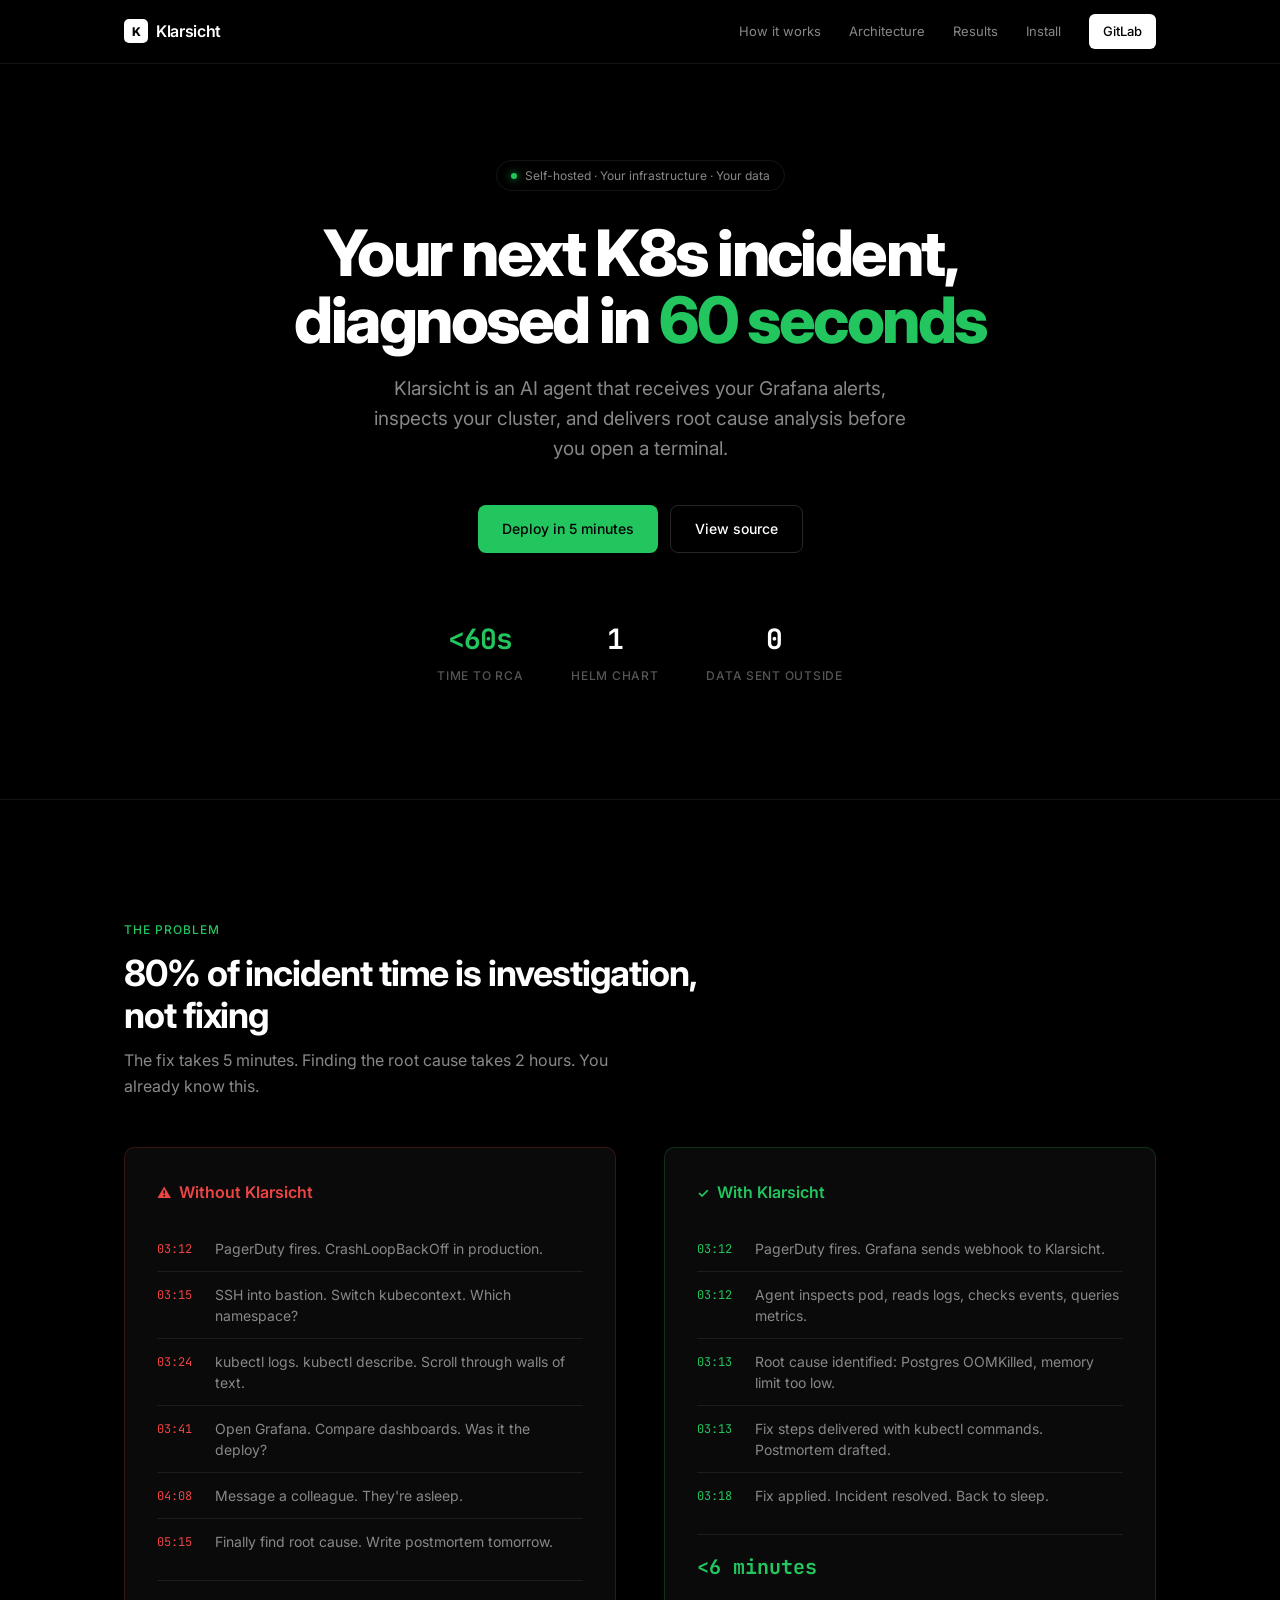
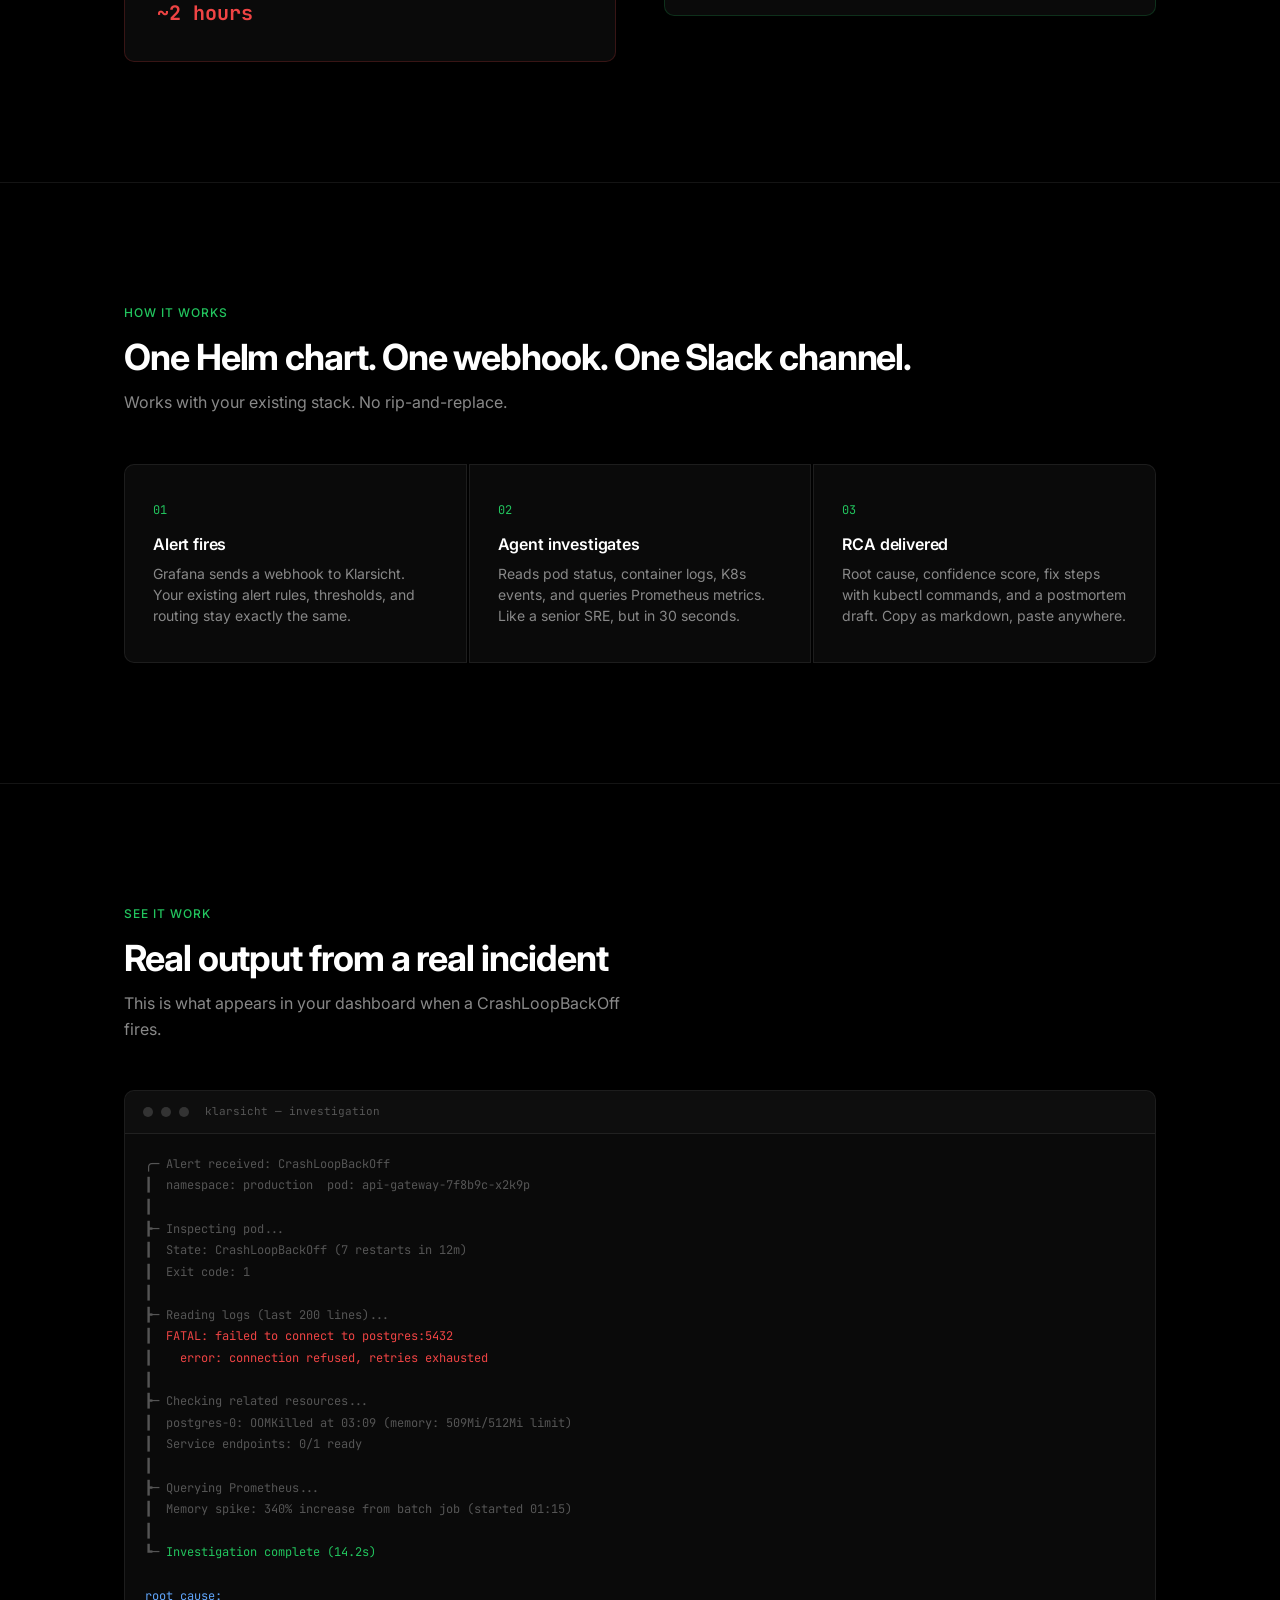
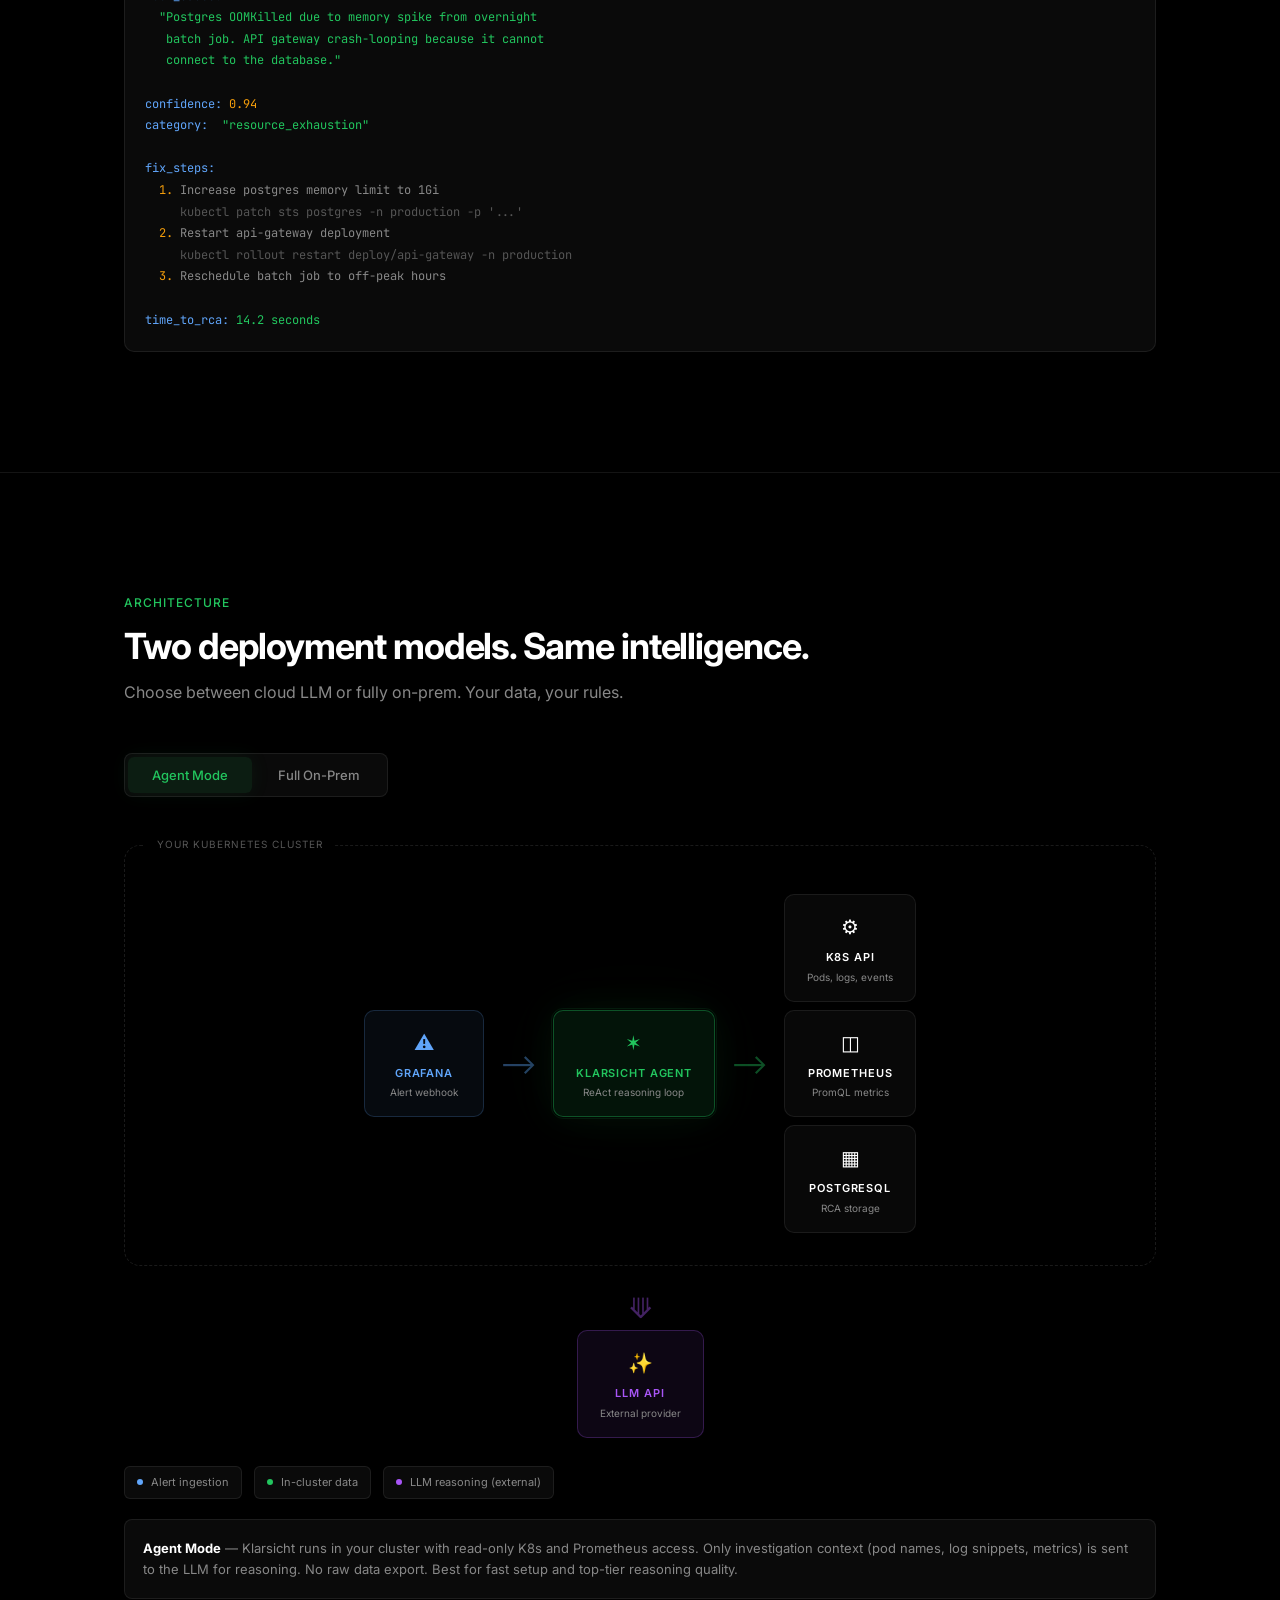
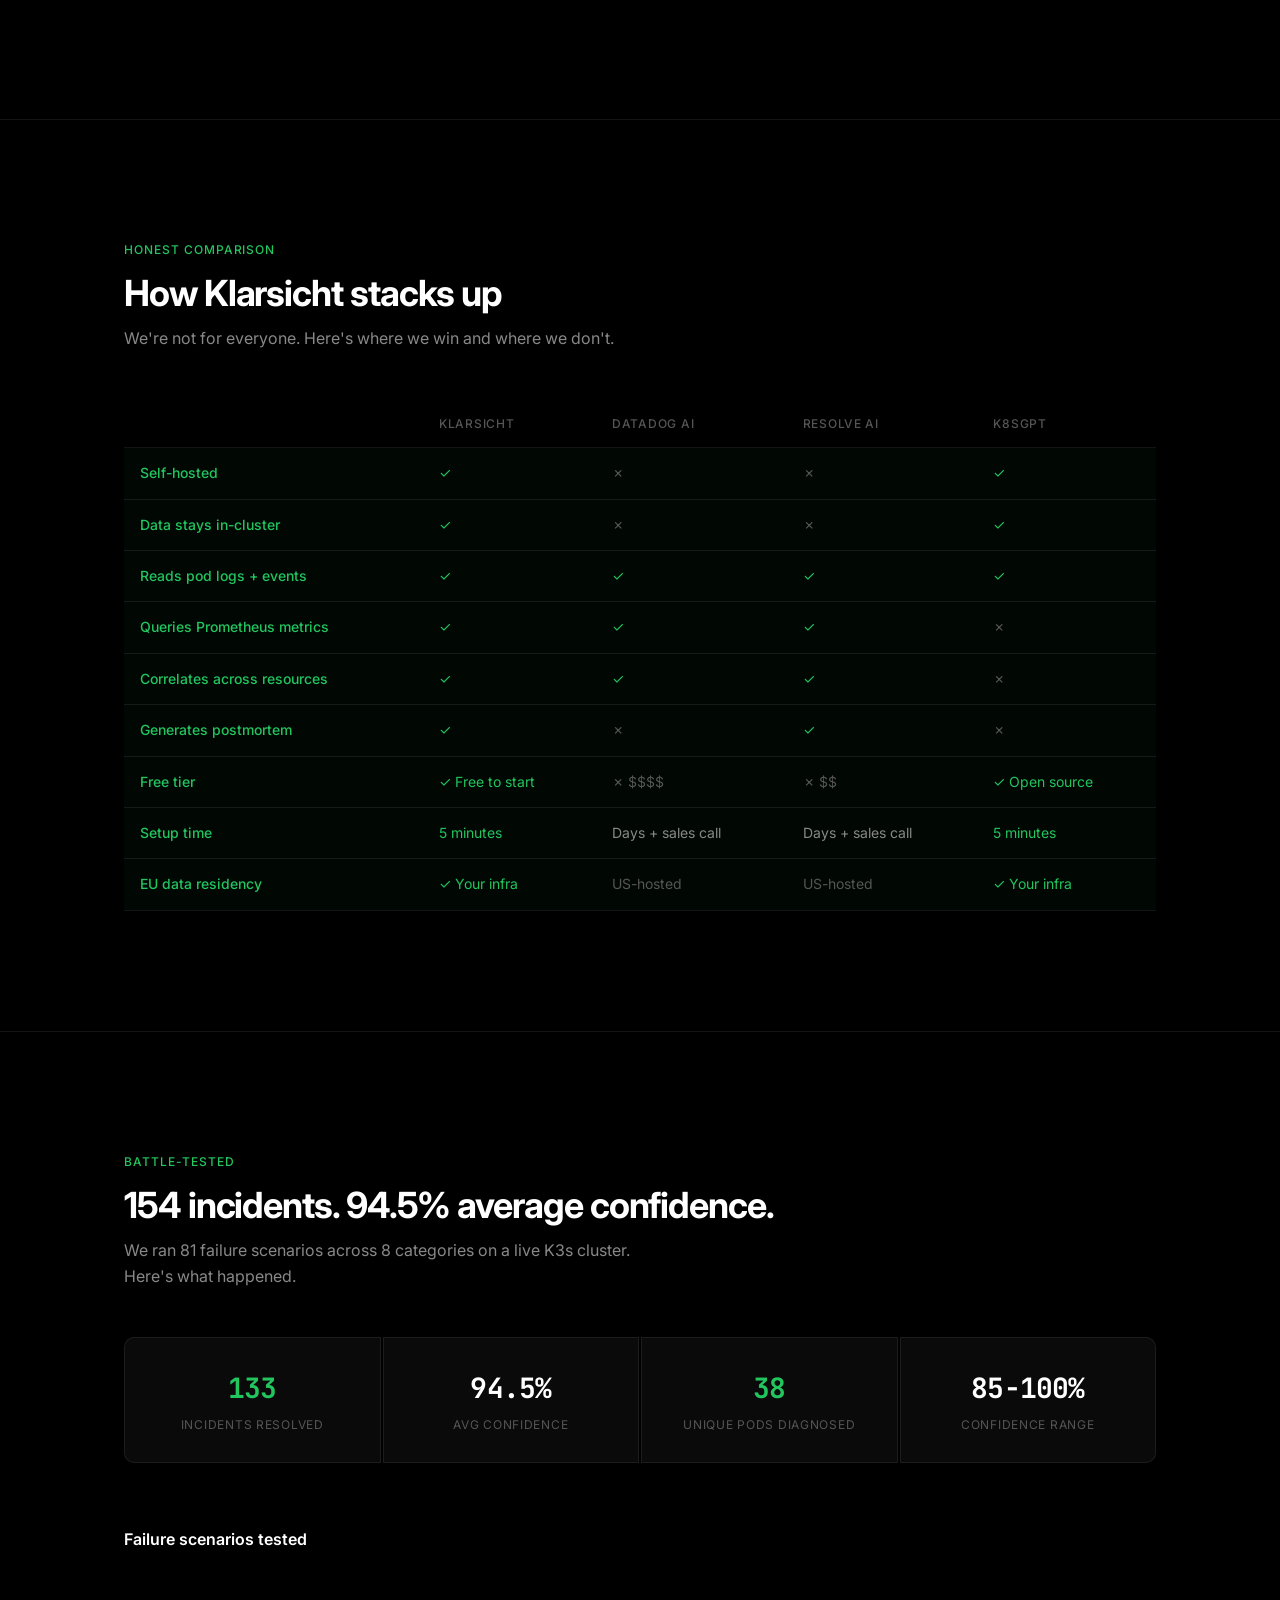
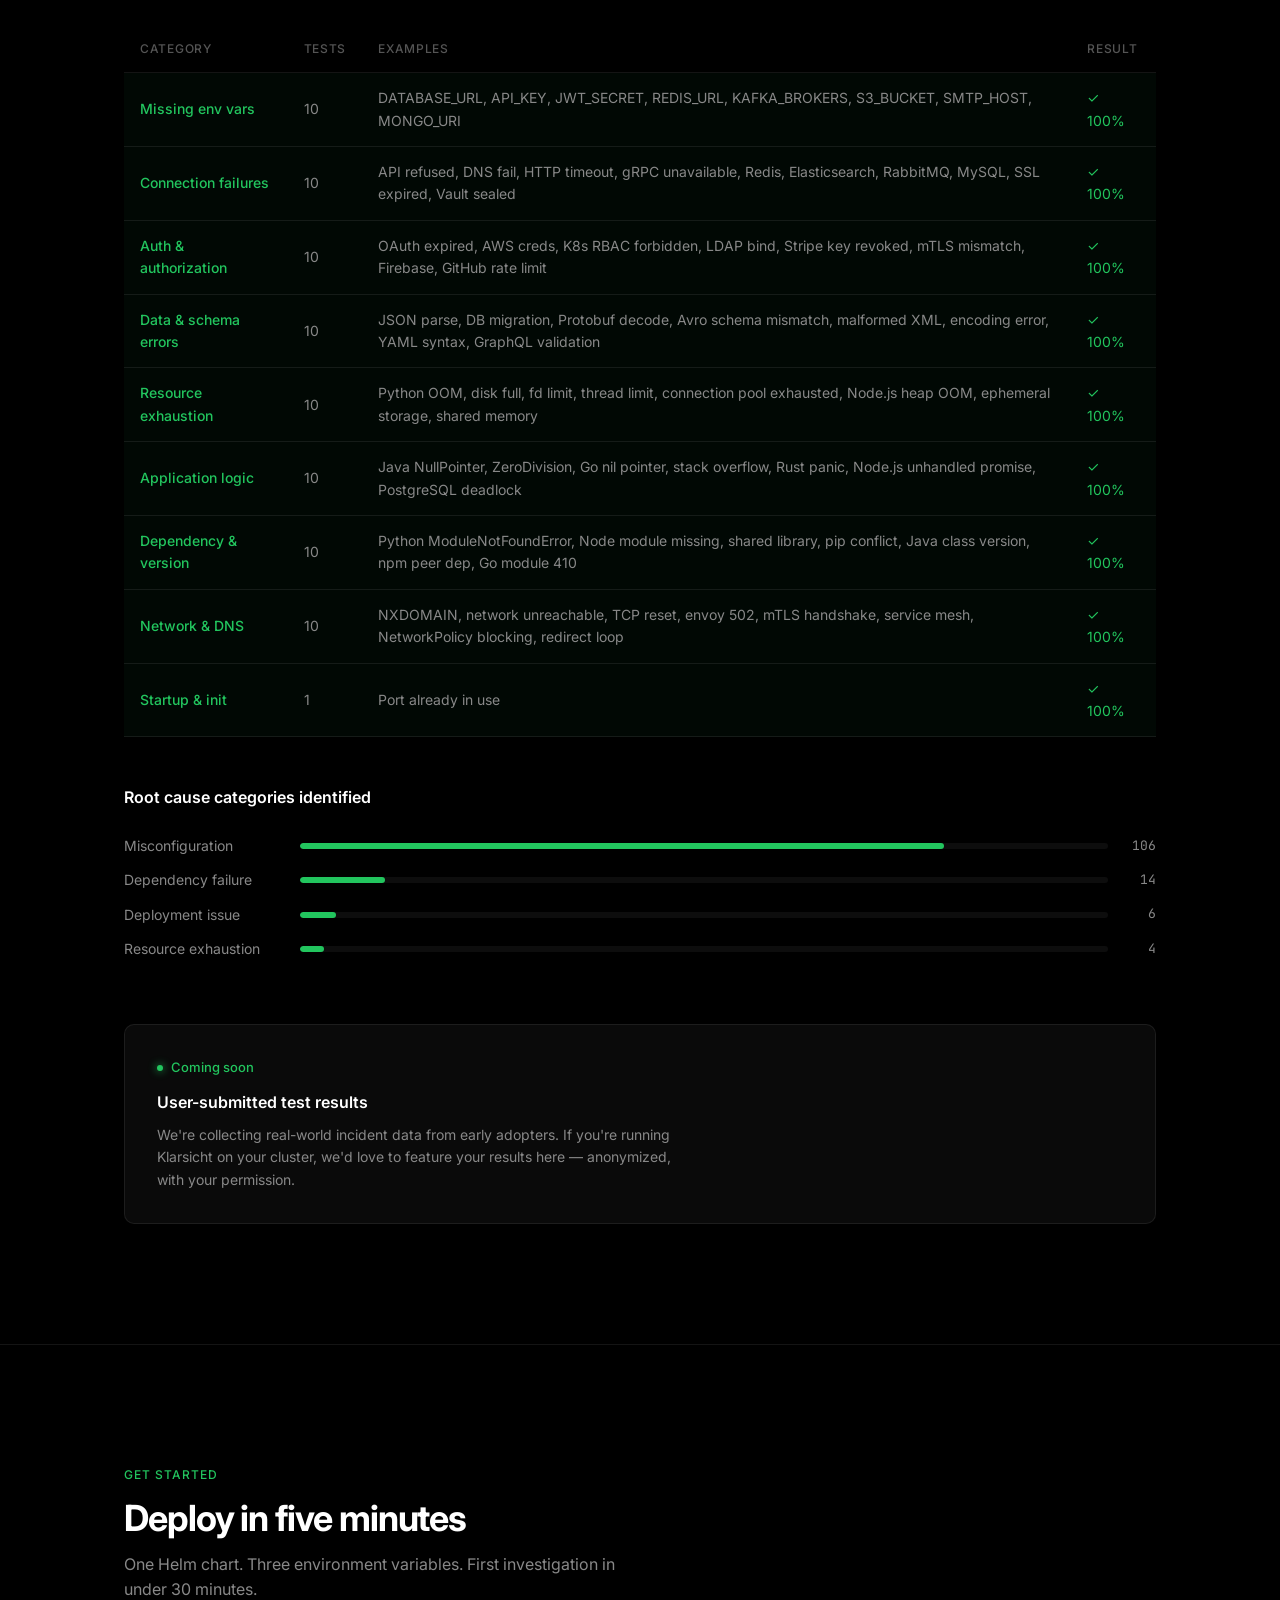
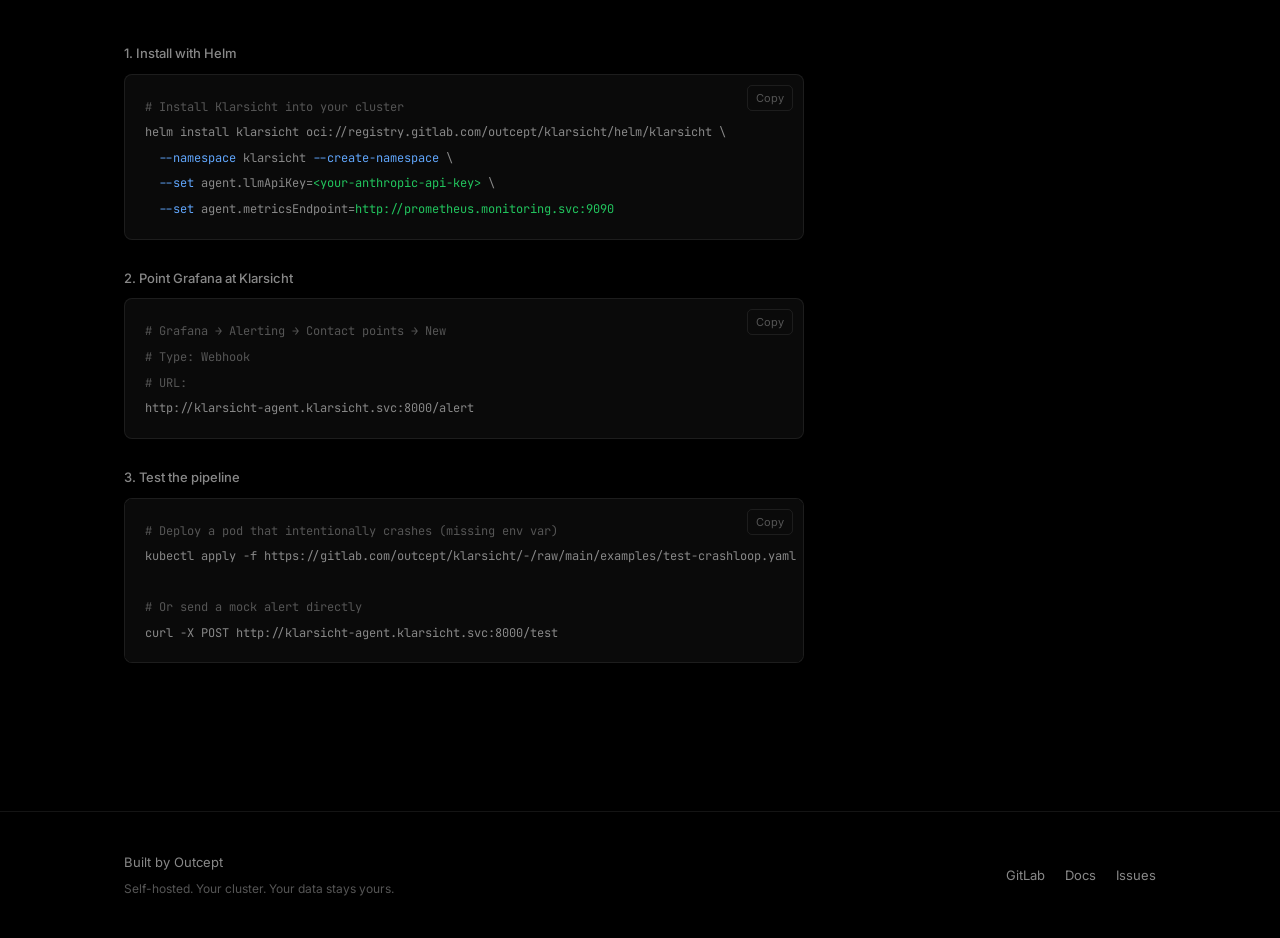
==== commit 7e3ea1f3: "Fix architecture diagram — use flexbox grid instead of SVG lines SVG line coordinates didn't match C" ====
--- a/landing/index.html
+++ b/landing/index.html
@@ -119,52 +119,55 @@
     .arch-toggle { display: flex; gap: 2px; margin: 48px 0 0; background: var(--surface); border: 1px solid var(--border); border-radius: 8px; padding: 3px; width: fit-content; }
     .arch-toggle button { padding: 10px 24px; border: none; background: transparent; color: var(--dim); font-family: var(--sans); font-size: 13px; font-weight: 500; border-radius: 6px; cursor: pointer; transition: all 0.3s; }
     .arch-toggle button.active { background: rgba(34,197,94,0.1); color: var(--green); box-shadow: 0 0 20px rgba(34,197,94,0.08); }
-    .arch-diagram { margin-top: 48px; position: relative; }
+    .arch-diagram { margin-top: 48px; }
     .arch-panel { display: none; }
     .arch-panel.active { display: block; }
-    .arch-canvas { position: relative; padding: 48px 0; min-height: 420px; }
+
+    /* Flow layout */
+    .arch-flow { position: relative; }
+    .arch-cluster { border: 1px dashed rgba(255,255,255,0.1); border-radius: 16px; padding: 48px 32px 32px; position: relative; }
+    .arch-cluster-full { padding-bottom: 48px; }
+    .arch-cluster-label { position: absolute; top: -10px; left: 20px; background: var(--bg); padding: 0 12px; font-size: 10px; color: var(--muted); text-transform: uppercase; letter-spacing: 0.1em; }
+    .arch-row { display: flex; align-items: center; gap: 0; justify-content: center; flex-wrap: wrap; }
+    .arch-llm-row { display: flex; flex-direction: column; align-items: center; margin-top: 24px; }
+    .arch-external { display: flex; flex-direction: column; align-items: center; margin-top: 20px; }
 
     /* Nodes */
-    .anode { position: absolute; padding: 14px 20px; border-radius: 10px; text-align: center; z-index: 2; }
-    .anode-label { font-size: 11px; font-weight: 600; text-transform: uppercase; letter-spacing: 0.08em; margin-bottom: 4px; }
+    .anode { padding: 16px 22px; border-radius: 10px; text-align: center; min-width: 120px; position: relative; }
+    .anode-label { font-size: 11px; font-weight: 600; text-transform: uppercase; letter-spacing: 0.08em; margin-bottom: 2px; }
     .anode-sub { font-size: 10px; color: var(--dim); }
     .anode-icon { font-size: 20px; margin-bottom: 6px; display: block; }
-
-    .anode-cluster { background: rgba(34,197,94,0.06); border: 1px solid rgba(34,197,94,0.2); color: var(--green); }
-    .anode-agent { background: rgba(34,197,94,0.12); border: 1px solid rgba(34,197,94,0.4); color: var(--green); box-shadow: 0 0 30px rgba(34,197,94,0.1), 0 0 60px rgba(34,197,94,0.05); }
+    .anode-agent { background: rgba(34,197,94,0.1); border: 1px solid rgba(34,197,94,0.35); color: var(--green); box-shadow: 0 0 40px rgba(34,197,94,0.08), 0 0 80px rgba(34,197,94,0.04); }
+    .anode-agent::before { content: ''; position: absolute; inset: -3px; border-radius: 12px; border: 1px solid rgba(34,197,94,0.1); animation: nodepulse 3s ease-in-out infinite; pointer-events: none; }
+    @keyframes nodepulse { 0%,100% { opacity: 0.3; } 50% { opacity: 0.8; } }
     .anode-ext { background: rgba(96,165,250,0.06); border: 1px solid rgba(96,165,250,0.2); color: #60a5fa; }
     .anode-k8s { background: rgba(255,255,255,0.03); border: 1px solid var(--border); color: var(--text); }
     .anode-llm { background: rgba(168,85,247,0.08); border: 1px solid rgba(168,85,247,0.25); color: #a855f7; }
     .anode-llm-local { background: rgba(34,197,94,0.08); border: 1px solid rgba(34,197,94,0.25); color: var(--green); }
 
-    /* Animated connections */
-    .arch-svg { position: absolute; top: 0; left: 0; width: 100%; height: 100%; z-index: 1; pointer-events: none; }
-    .conn { stroke-dasharray: 6 4; animation: dash 1.5s linear infinite; }
-    .conn-green { stroke: rgba(34,197,94,0.3); }
-    .conn-blue { stroke: rgba(96,165,250,0.3); }
-    .conn-purple { stroke: rgba(168,85,247,0.3); }
-    @keyframes dash { to { stroke-dashoffset: -20; } }
-
-    /* Glow pulse on agent node */
-    .anode-agent::before { content: ''; position: absolute; inset: -2px; border-radius: 12px; background: rgba(34,197,94,0.08); z-index: -1; animation: nodepulse 3s ease-in-out infinite; }
-    @keyframes nodepulse { 0%,100% { opacity: 0.5; transform: scale(1); } 50% { opacity: 1; transform: scale(1.04); } }
-
-    /* Cluster boundary */
-    .cluster-boundary { position: absolute; border: 1px dashed rgba(255,255,255,0.08); border-radius: 16px; z-index: 0; }
-    .cluster-label { position: absolute; font-size: 10px; color: var(--muted); text-transform: uppercase; letter-spacing: 0.1em; }
-
-    /* Model badges */
-    .arch-badges { display: flex; gap: 16px; margin-top: 32px; flex-wrap: wrap; }
-    .arch-badge { display: flex; align-items: center; gap: 8px; padding: 8px 14px; border: 1px solid var(--border); border-radius: 6px; font-size: 12px; color: var(--dim); background: var(--surface); }
+    /* Targets stack */
+    .arch-targets { display: flex; flex-direction: column; gap: 8px; }
+
+    /* Arrows */
+    .arch-arrow { font-size: 28px; padding: 0 16px; line-height: 1; animation: arrowpulse 2s ease-in-out infinite; }
+    .arch-arrow-down { font-size: 28px; padding: 8px 0; line-height: 1; animation: arrowpulse 2s ease-in-out infinite; }
+    .arch-arrow-blue { color: rgba(96,165,250,0.4); }
+    .arch-arrow-green { color: rgba(34,197,94,0.4); }
+    .arch-arrow-purple { color: rgba(168,85,247,0.4); }
+    @keyframes arrowpulse { 0%,100% { opacity: 0.4; } 50% { opacity: 1; } }
+
+    /* Badges & desc */
+    .arch-badges { display: flex; gap: 12px; margin-top: 28px; flex-wrap: wrap; }
+    .arch-badge { display: flex; align-items: center; gap: 8px; padding: 7px 12px; border: 1px solid var(--border); border-radius: 6px; font-size: 11px; color: var(--dim); background: var(--surface); }
     .arch-badge-dot { width: 6px; height: 6px; border-radius: 50%; }
-
-    /* Responsive */
+    .arch-desc { margin-top: 20px; padding: 18px; border: 1px solid var(--border); border-radius: 8px; background: var(--surface); font-size: 13px; color: var(--dim); line-height: 1.6; }
+
     @media (max-width: 768px) {
-      .arch-canvas { min-height: 600px; }
-      .anode { padding: 10px 14px; }
-      .anode-label { font-size: 10px; }
-      .anode-sub { font-size: 9px; }
-      .anode-icon { font-size: 16px; }
+      .arch-row { flex-direction: column; gap: 4px; }
+      .arch-arrow { transform: rotate(90deg); padding: 8px 0; }
+      .arch-targets { flex-direction: row; flex-wrap: wrap; gap: 8px; justify-content: center; }
+      .anode { min-width: 100px; padding: 12px 16px; }
+      .arch-cluster { padding: 40px 16px 24px; }
     }
 
     /* Compare */
@@ -388,143 +391,95 @@
     <div class="arch-diagram fade-in">
       <!-- Agent Mode -->
       <div class="arch-panel active" id="arch-agent">
-        <div class="arch-canvas">
-          <!-- Cluster boundary -->
-          <div class="cluster-boundary" style="left:2%;top:0;right:2%;bottom:0"></div>
-          <span class="cluster-label" style="left:4%;top:8px">Your Kubernetes Cluster</span>
-
-          <!-- SVG connections -->
-          <svg class="arch-svg" viewBox="0 0 1000 400" preserveAspectRatio="none">
-            <!-- Grafana -> Agent -->
-            <line x1="150" y1="120" x2="460" y2="200" class="conn conn-blue" stroke-width="1.5"/>
-            <!-- Agent -> K8s API -->
-            <line x1="540" y1="200" x2="820" y2="100" class="conn conn-green" stroke-width="1.5"/>
-            <!-- Agent -> Prometheus -->
-            <line x1="540" y1="200" x2="820" y2="200" class="conn conn-green" stroke-width="1.5"/>
-            <!-- Agent -> Postgres -->
-            <line x1="540" y1="200" x2="820" y2="300" class="conn conn-green" stroke-width="1.5"/>
-            <!-- Agent -> Claude API (external) -->
-            <line x1="500" y1="220" x2="500" y2="360" class="conn conn-purple" stroke-width="1.5"/>
-          </svg>
-
-          <!-- Nodes -->
-          <div class="anode anode-ext" style="left:6%;top:18%">
-            <span class="anode-icon">&#9888;</span>
-            <div class="anode-label">Grafana</div>
-            <div class="anode-sub">Alert webhook</div>
+        <div class="arch-flow">
+          <div class="arch-cluster">
+            <div class="arch-cluster-label">Your Kubernetes Cluster</div>
+            <div class="arch-row">
+              <div class="anode anode-ext">
+                <span class="anode-icon">&#9888;</span>
+                <div class="anode-label">Grafana</div>
+                <div class="anode-sub">Alert webhook</div>
+              </div>
+              <div class="arch-arrow arch-arrow-blue">&#10230;</div>
+              <div class="anode anode-agent">
+                <span class="anode-icon">&#10038;</span>
+                <div class="anode-label">Klarsicht Agent</div>
+                <div class="anode-sub">ReAct reasoning loop</div>
+              </div>
+              <div class="arch-arrow arch-arrow-green">&#10230;</div>
+              <div class="arch-targets">
+                <div class="anode anode-k8s"><span class="anode-icon">&#9881;</span><div class="anode-label">K8s API</div><div class="anode-sub">Pods, logs, events</div></div>
+                <div class="anode anode-k8s"><span class="anode-icon">&#9707;</span><div class="anode-label">Prometheus</div><div class="anode-sub">PromQL metrics</div></div>
+                <div class="anode anode-k8s"><span class="anode-icon">&#9638;</span><div class="anode-label">PostgreSQL</div><div class="anode-sub">RCA storage</div></div>
+              </div>
+            </div>
           </div>
-
-          <div class="anode anode-agent" style="left:42%;top:38%;transform:translateX(-50%)">
-            <span class="anode-icon">&#10038;</span>
-            <div class="anode-label">Klarsicht Agent</div>
-            <div class="anode-sub">ReAct reasoning loop</div>
-          </div>
-
-          <div class="anode anode-k8s" style="right:8%;top:10%">
-            <span class="anode-icon">&#9881;</span>
-            <div class="anode-label">K8s API</div>
-            <div class="anode-sub">Pods, logs, events</div>
-          </div>
-
-          <div class="anode anode-k8s" style="right:8%;top:38%">
-            <span class="anode-icon">&#9707;</span>
-            <div class="anode-label">Prometheus</div>
-            <div class="anode-sub">PromQL metrics</div>
-          </div>
-
-          <div class="anode anode-k8s" style="right:8%;top:66%">
-            <span class="anode-icon">&#9638;</span>
-            <div class="anode-label">PostgreSQL</div>
-            <div class="anode-sub">RCA storage</div>
-          </div>
-
-          <div class="anode anode-llm" style="left:42%;bottom:2%;transform:translateX(-50%)">
-            <span class="anode-icon">&#10024;</span>
-            <div class="anode-label">Claude API</div>
-            <div class="anode-sub">Anthropic (external)</div>
+          <div class="arch-external">
+            <div class="arch-arrow-down arch-arrow-purple">&#10225;</div>
+            <div class="anode anode-llm">
+              <span class="anode-icon">&#10024;</span>
+              <div class="anode-label">LLM API</div>
+              <div class="anode-sub">External provider</div>
+            </div>
           </div>
         </div>
 
         <div class="arch-badges">
           <div class="arch-badge"><span class="arch-badge-dot" style="background:#60a5fa"></span> Alert ingestion</div>
-          <div class="arch-badge"><span class="arch-badge-dot" style="background:var(--green)"></span> In-cluster data access</div>
-          <div class="arch-badge"><span class="arch-badge-dot" style="background:#a855f7"></span> LLM reasoning (external API)</div>
-        </div>
-
-        <div style="margin-top:24px;padding:20px;border:1px solid var(--border);border-radius:8px;background:var(--surface)">
-          <p style="font-size:13px;color:var(--dim);line-height:1.6">
-            <strong style="color:var(--text)">Agent Mode</strong> &mdash;
-            Klarsicht runs in your cluster with read-only access to K8s and Prometheus. Only the investigation context (pod names, log snippets, metrics) is sent to the Claude API for reasoning. No raw data export, no persistent storage outside your cluster. Best for teams that need fast setup and top-tier reasoning quality.
-          </p>
+          <div class="arch-badge"><span class="arch-badge-dot" style="background:var(--green)"></span> In-cluster data</div>
+          <div class="arch-badge"><span class="arch-badge-dot" style="background:#a855f7"></span> LLM reasoning (external)</div>
+        </div>
+
+        <div class="arch-desc">
+          <strong style="color:var(--text)">Agent Mode</strong> &mdash;
+          Klarsicht runs in your cluster with read-only K8s and Prometheus access. Only investigation context (pod names, log snippets, metrics) is sent to the LLM for reasoning. No raw data export. Best for fast setup and top-tier reasoning quality.
         </div>
       </div>
 
       <!-- Full On-Prem -->
       <div class="arch-panel" id="arch-onprem">
-        <div class="arch-canvas">
-          <!-- Cluster boundary -->
-          <div class="cluster-boundary" style="left:2%;top:0;right:2%;bottom:0"></div>
-          <span class="cluster-label" style="left:4%;top:8px">Your Kubernetes Cluster &mdash; fully air-gapped</span>
-
-          <!-- SVG connections -->
-          <svg class="arch-svg" viewBox="0 0 1000 400" preserveAspectRatio="none">
-            <line x1="150" y1="120" x2="460" y2="200" class="conn conn-blue" stroke-width="1.5"/>
-            <line x1="540" y1="200" x2="820" y2="100" class="conn conn-green" stroke-width="1.5"/>
-            <line x1="540" y1="200" x2="820" y2="200" class="conn conn-green" stroke-width="1.5"/>
-            <line x1="540" y1="200" x2="820" y2="300" class="conn conn-green" stroke-width="1.5"/>
-            <!-- Agent -> Local LLM (in-cluster) -->
-            <line x1="500" y1="220" x2="500" y2="360" class="conn conn-green" stroke-width="1.5"/>
-          </svg>
-
-          <!-- Nodes -->
-          <div class="anode anode-ext" style="left:6%;top:18%">
-            <span class="anode-icon">&#9888;</span>
-            <div class="anode-label">Grafana</div>
-            <div class="anode-sub">Alert webhook</div>
-          </div>
-
-          <div class="anode anode-agent" style="left:42%;top:38%;transform:translateX(-50%)">
-            <span class="anode-icon">&#10038;</span>
-            <div class="anode-label">Klarsicht Agent</div>
-            <div class="anode-sub">ReAct reasoning loop</div>
-          </div>
-
-          <div class="anode anode-k8s" style="right:8%;top:10%">
-            <span class="anode-icon">&#9881;</span>
-            <div class="anode-label">K8s API</div>
-            <div class="anode-sub">Pods, logs, events</div>
-          </div>
-
-          <div class="anode anode-k8s" style="right:8%;top:38%">
-            <span class="anode-icon">&#9707;</span>
-            <div class="anode-label">Prometheus</div>
-            <div class="anode-sub">PromQL metrics</div>
-          </div>
-
-          <div class="anode anode-k8s" style="right:8%;top:66%">
-            <span class="anode-icon">&#9638;</span>
-            <div class="anode-label">PostgreSQL</div>
-            <div class="anode-sub">RCA storage</div>
-          </div>
-
-          <div class="anode anode-llm-local" style="left:42%;bottom:2%;transform:translateX(-50%)">
-            <span class="anode-icon">&#10024;</span>
-            <div class="anode-label">Local LLM</div>
-            <div class="anode-sub">Ollama / vLLM (in-cluster)</div>
+        <div class="arch-flow">
+          <div class="arch-cluster arch-cluster-full">
+            <div class="arch-cluster-label">Your Kubernetes Cluster &mdash; fully air-gapped</div>
+            <div class="arch-row">
+              <div class="anode anode-ext">
+                <span class="anode-icon">&#9888;</span>
+                <div class="anode-label">Grafana</div>
+                <div class="anode-sub">Alert webhook</div>
+              </div>
+              <div class="arch-arrow arch-arrow-blue">&#10230;</div>
+              <div class="anode anode-agent">
+                <span class="anode-icon">&#10038;</span>
+                <div class="anode-label">Klarsicht Agent</div>
+                <div class="anode-sub">ReAct reasoning loop</div>
+              </div>
+              <div class="arch-arrow arch-arrow-green">&#10230;</div>
+              <div class="arch-targets">
+                <div class="anode anode-k8s"><span class="anode-icon">&#9881;</span><div class="anode-label">K8s API</div><div class="anode-sub">Pods, logs, events</div></div>
+                <div class="anode anode-k8s"><span class="anode-icon">&#9707;</span><div class="anode-label">Prometheus</div><div class="anode-sub">PromQL metrics</div></div>
+                <div class="anode anode-k8s"><span class="anode-icon">&#9638;</span><div class="anode-label">PostgreSQL</div><div class="anode-sub">RCA storage</div></div>
+              </div>
+            </div>
+            <div class="arch-llm-row">
+              <div class="arch-arrow-down arch-arrow-green">&#10225;</div>
+              <div class="anode anode-llm-local">
+                <span class="anode-icon">&#10024;</span>
+                <div class="anode-label">Local LLM</div>
+                <div class="anode-sub">Ollama / vLLM (in-cluster)</div>
+              </div>
+            </div>
           </div>
         </div>
 
         <div class="arch-badges">
           <div class="arch-badge"><span class="arch-badge-dot" style="background:#60a5fa"></span> Alert ingestion</div>
-          <div class="arch-badge"><span class="arch-badge-dot" style="background:var(--green)"></span> In-cluster data access</div>
+          <div class="arch-badge"><span class="arch-badge-dot" style="background:var(--green)"></span> In-cluster data</div>
           <div class="arch-badge"><span class="arch-badge-dot" style="background:var(--green)"></span> LLM reasoning (in-cluster)</div>
         </div>
 
-        <div style="margin-top:24px;padding:20px;border:1px solid var(--border);border-radius:8px;background:var(--surface)">
-          <p style="font-size:13px;color:var(--dim);line-height:1.6">
-            <strong style="color:var(--text)">Full On-Prem</strong> &mdash;
-            Zero external calls. The LLM runs inside your cluster via Ollama, vLLM, or any OpenAI-compatible endpoint. Nothing leaves your network &mdash; not even investigation context. Ideal for air-gapped environments, regulated industries, and teams with strict data sovereignty requirements (FINMA, BaFin, GDPR).
-          </p>
+        <div class="arch-desc">
+          <strong style="color:var(--text)">Full On-Prem</strong> &mdash;
+          Zero external calls. The LLM runs inside your cluster via Ollama, vLLM, or any OpenAI-compatible endpoint. Nothing leaves your network. Ideal for air-gapped environments, regulated industries (FINMA, BaFin, GDPR).
         </div>
       </div>
     </div>
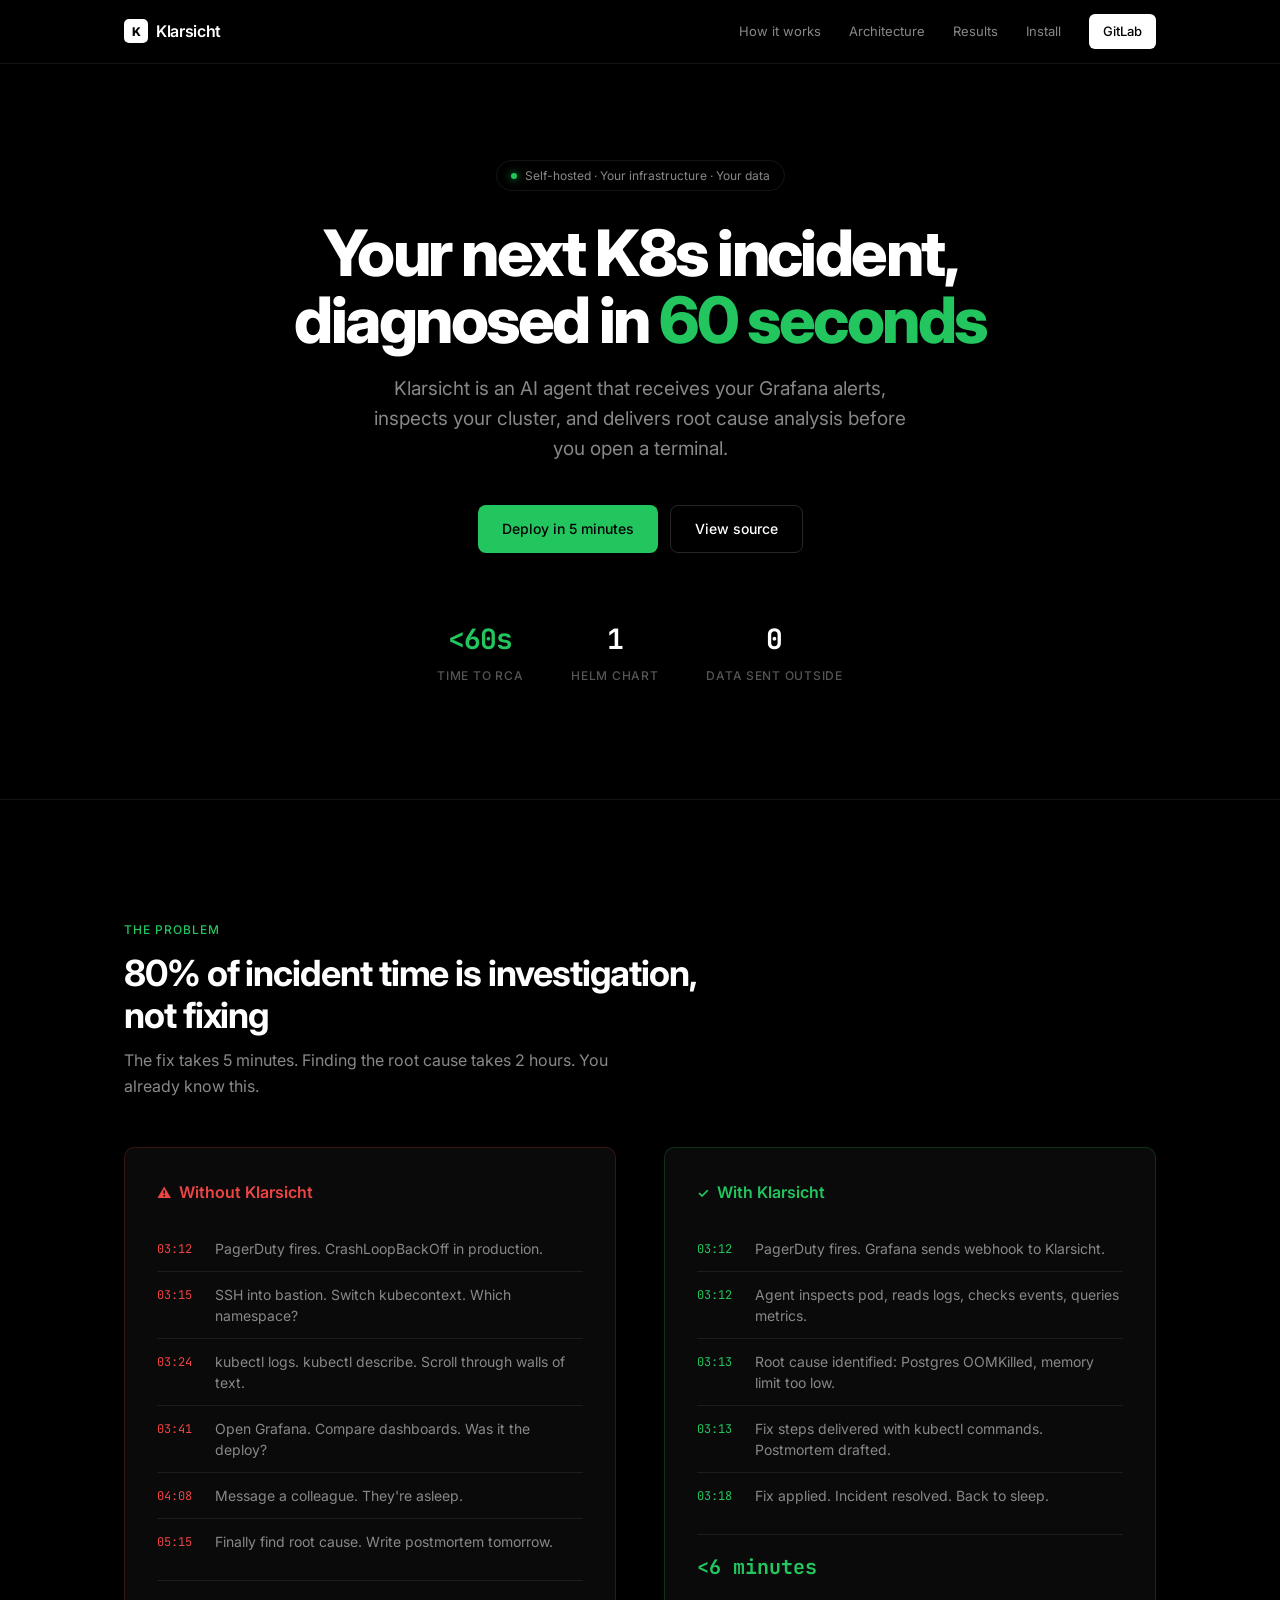
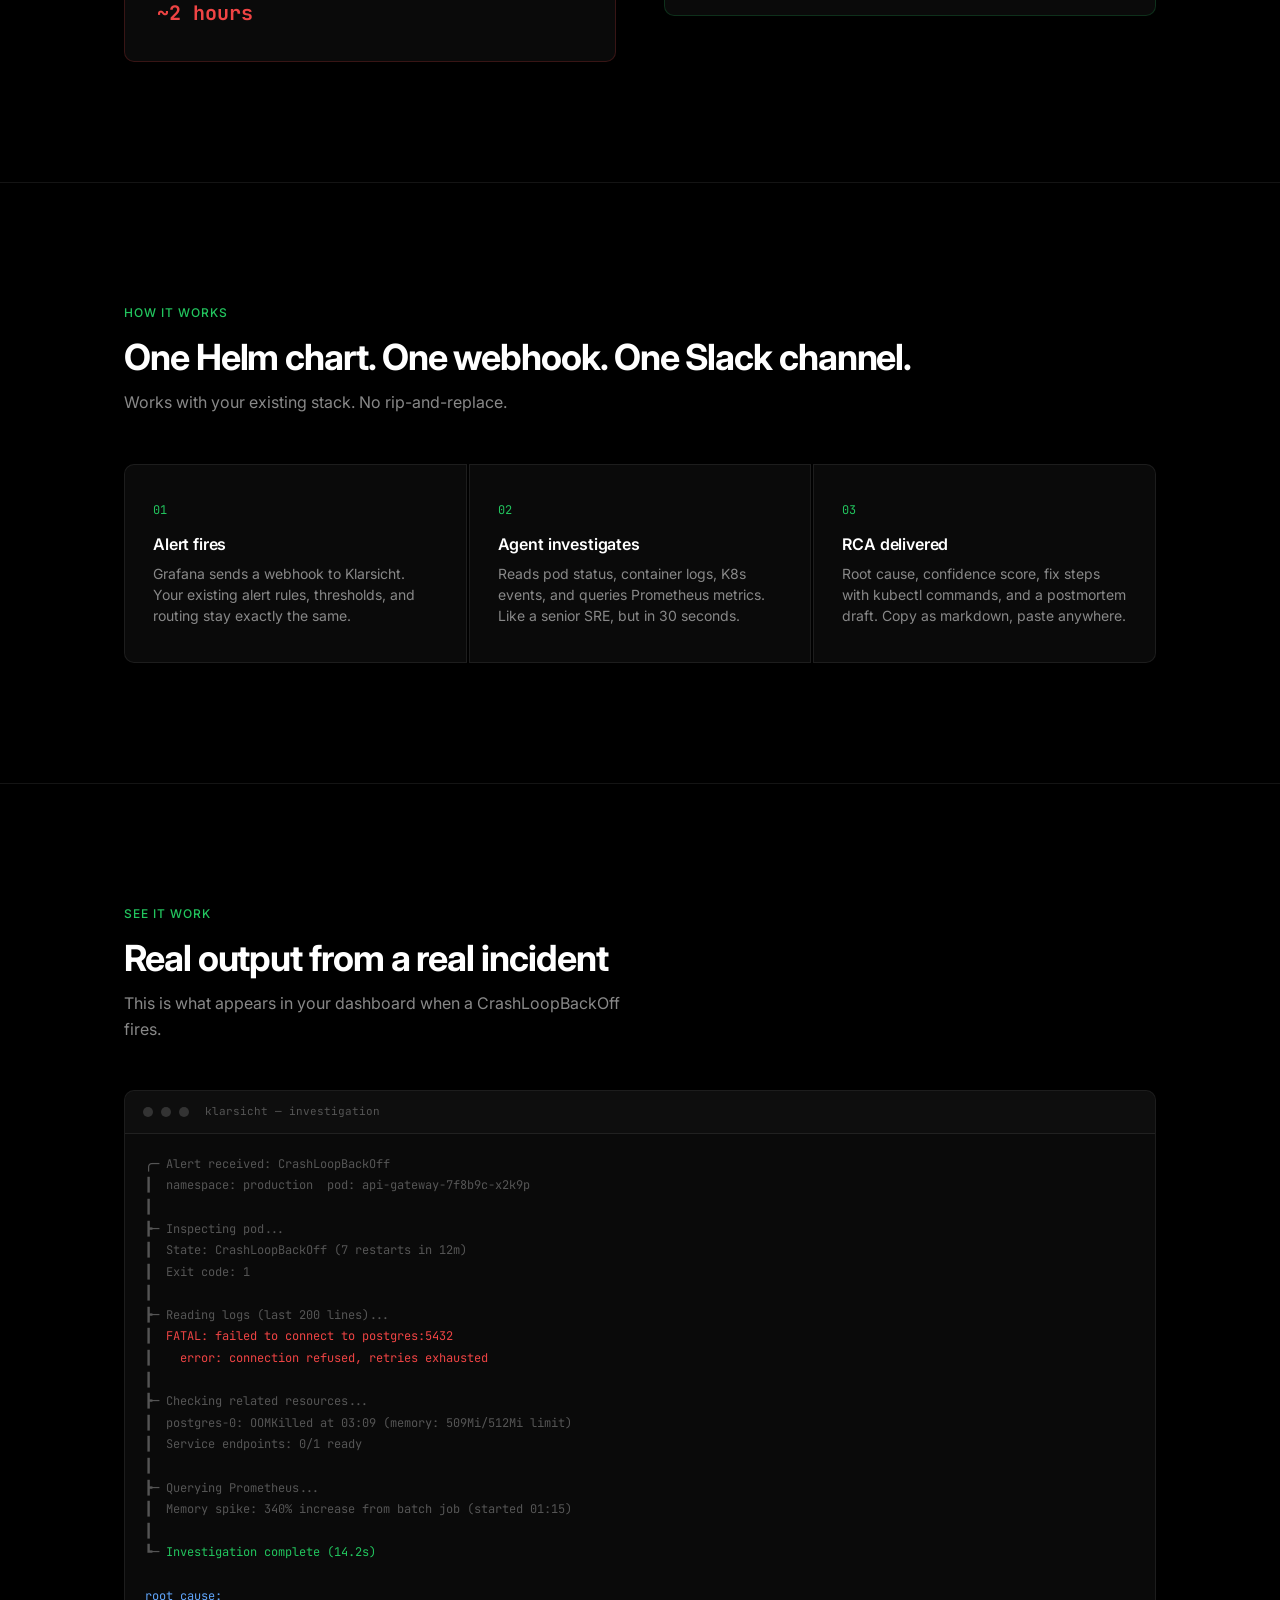
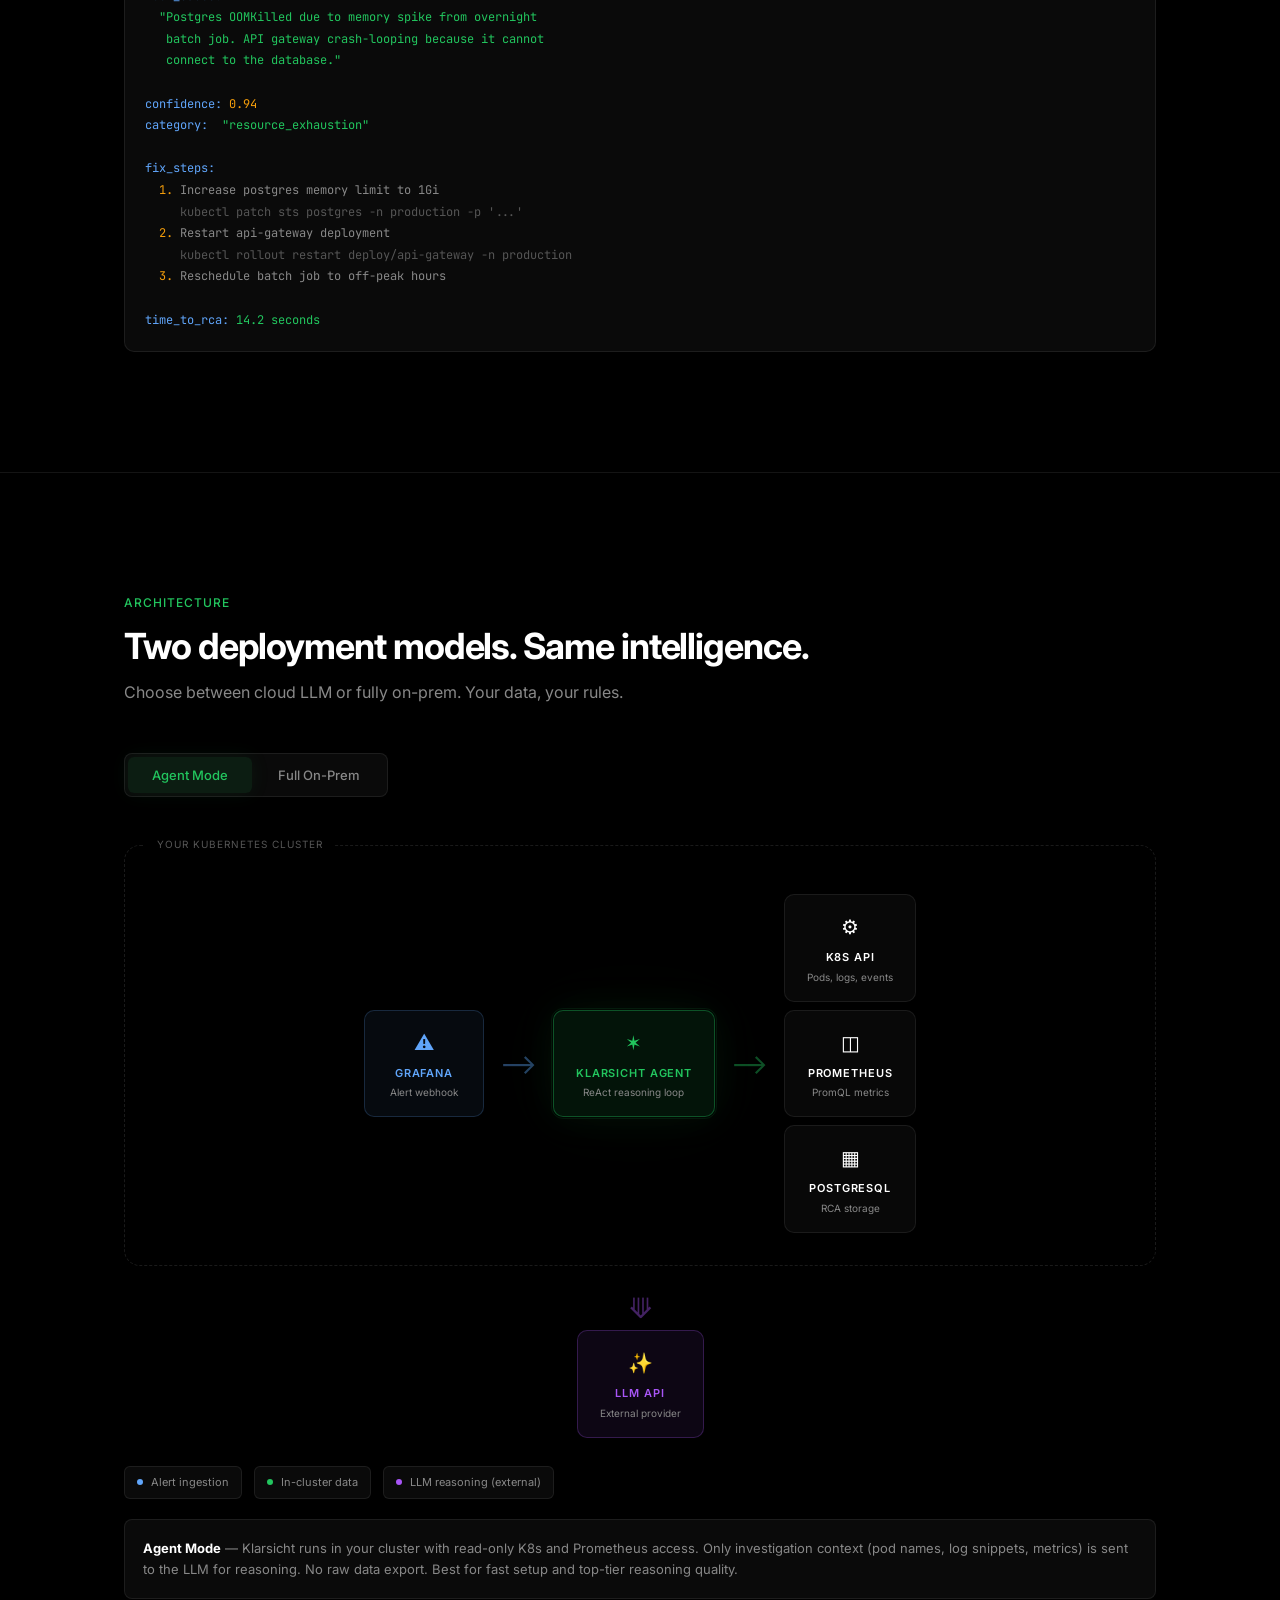
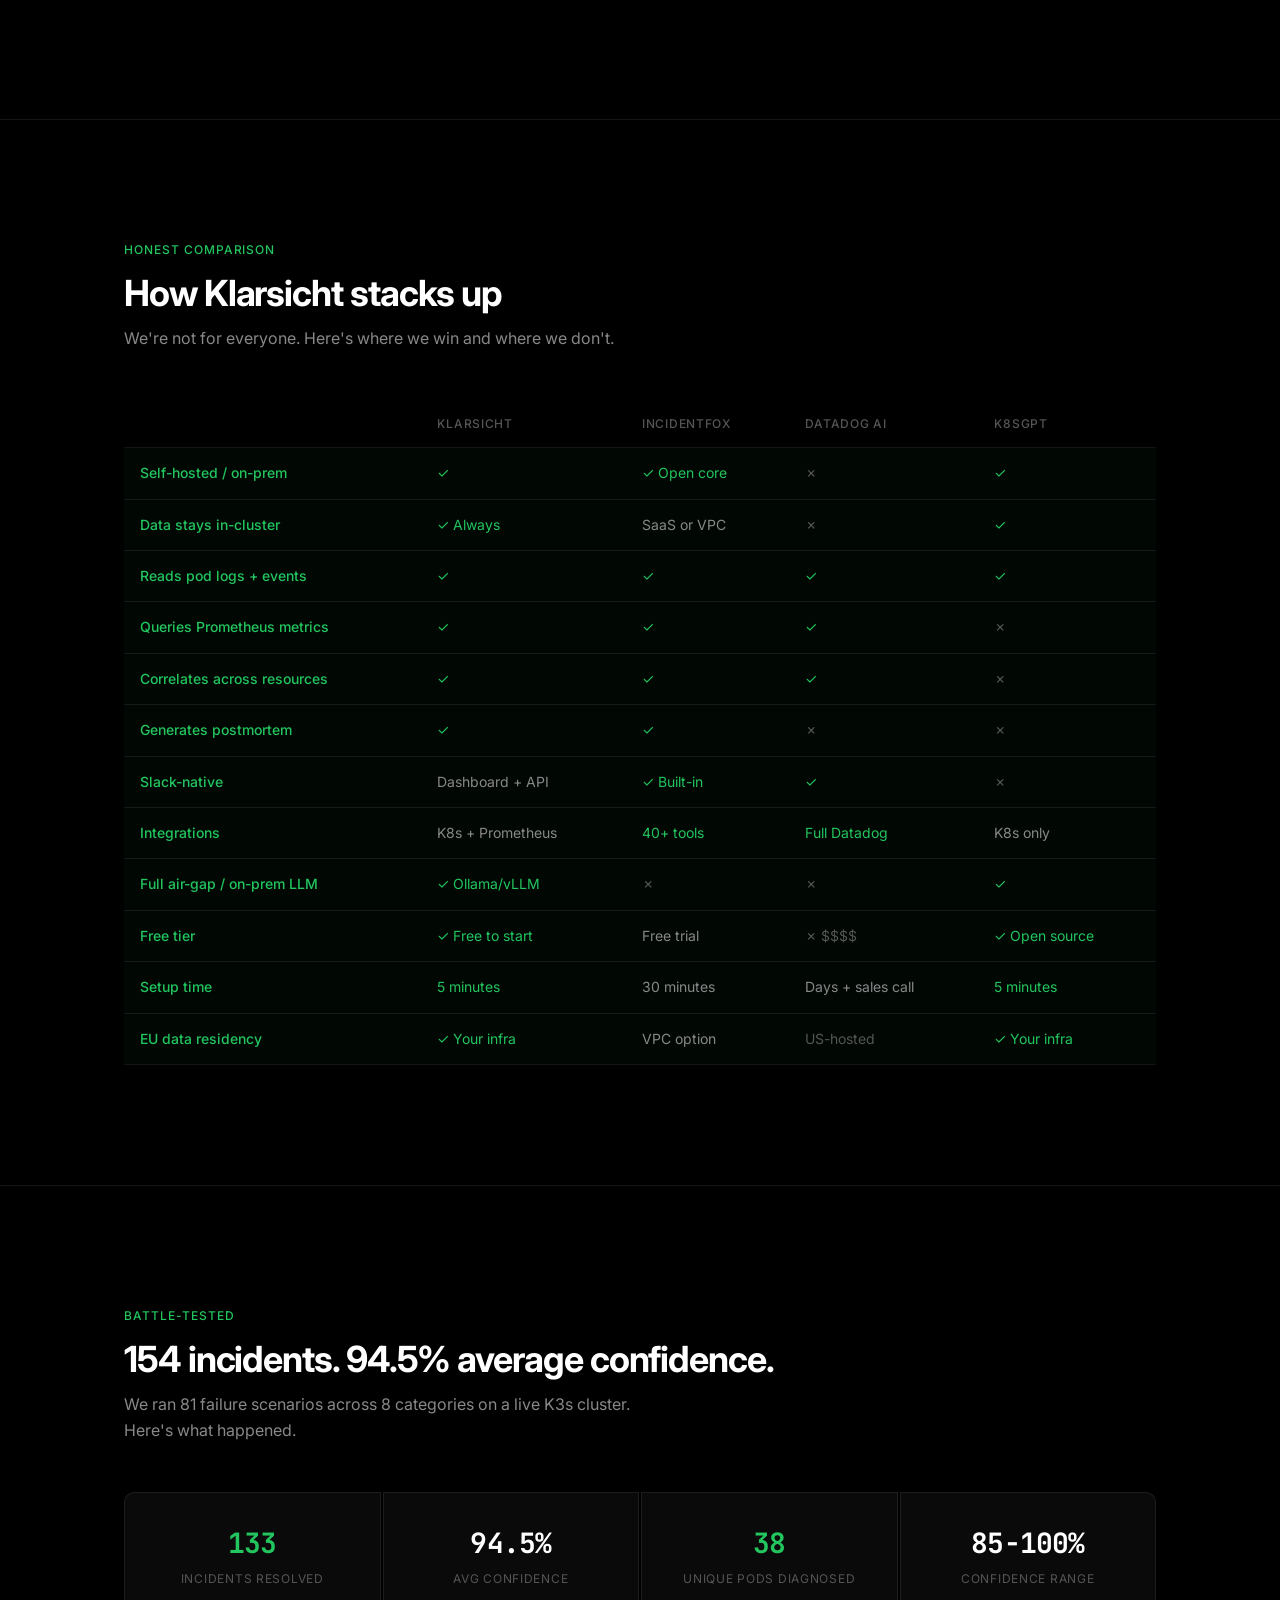
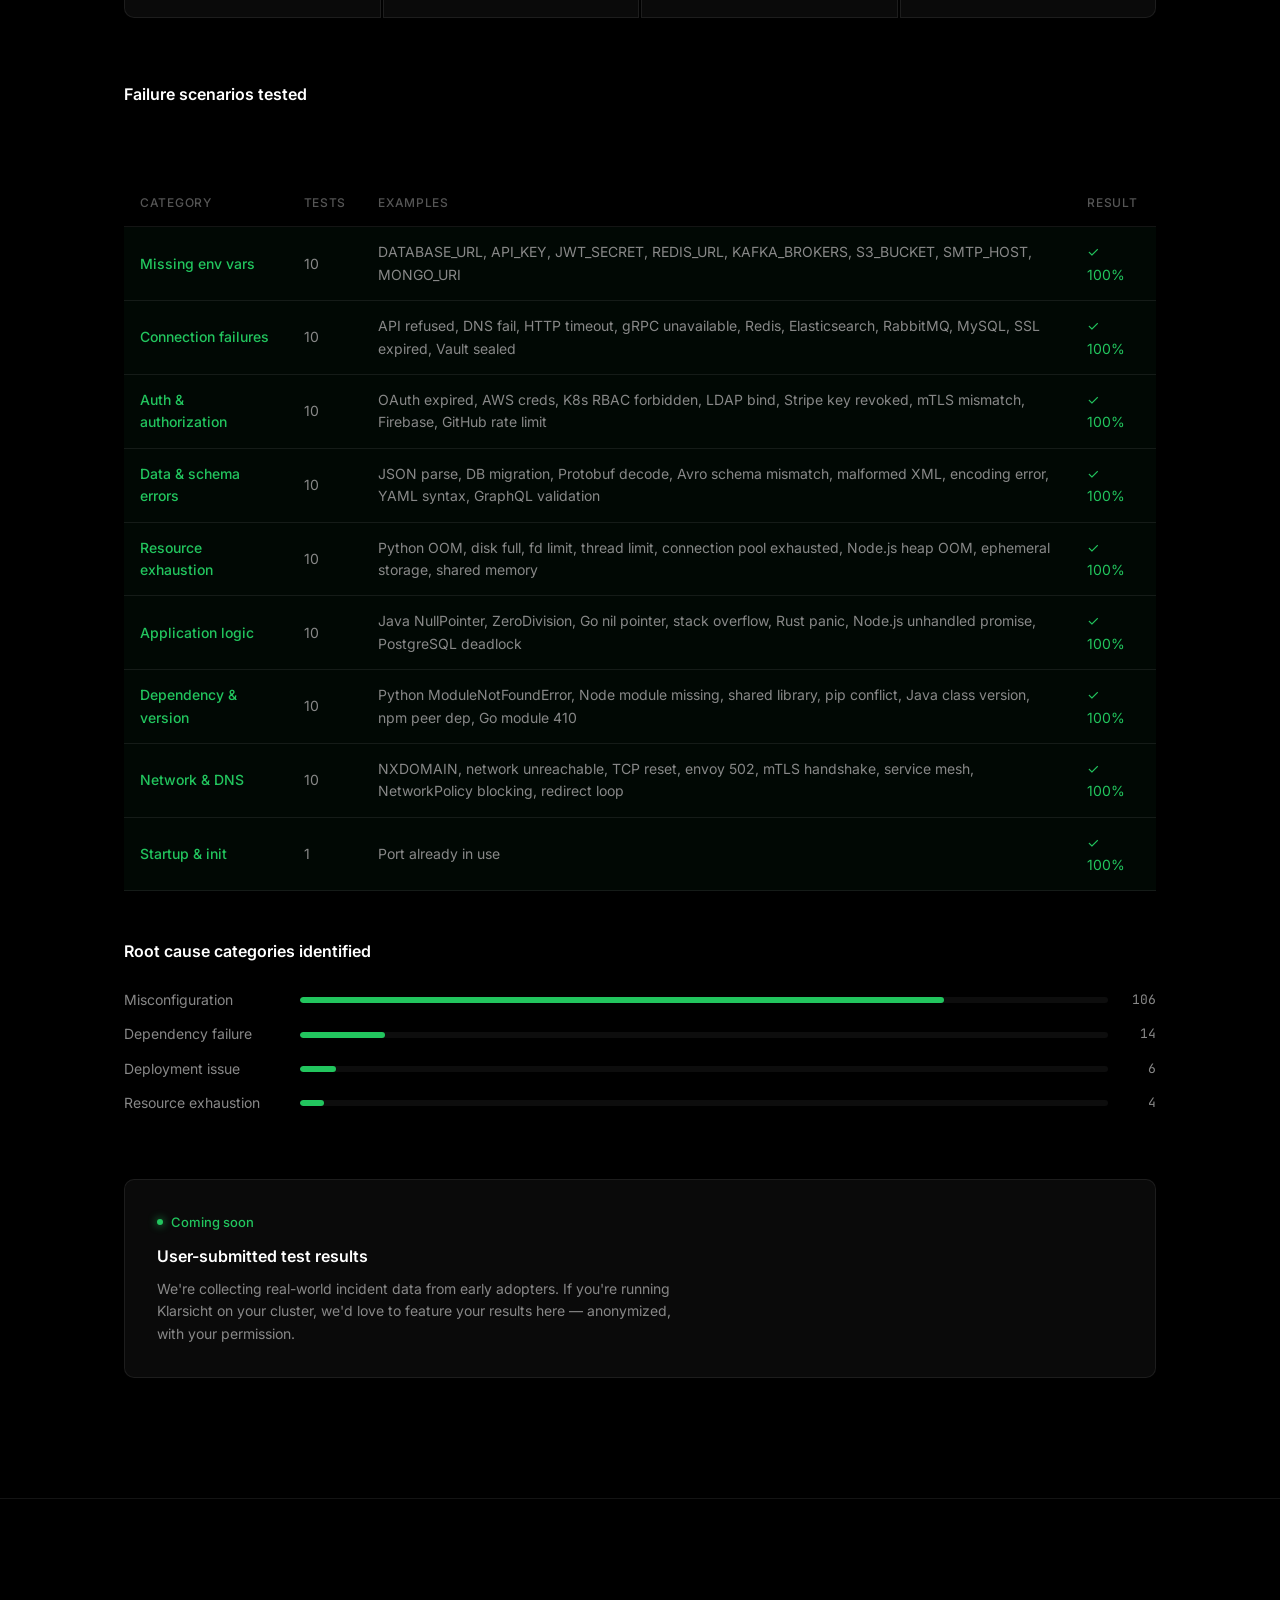
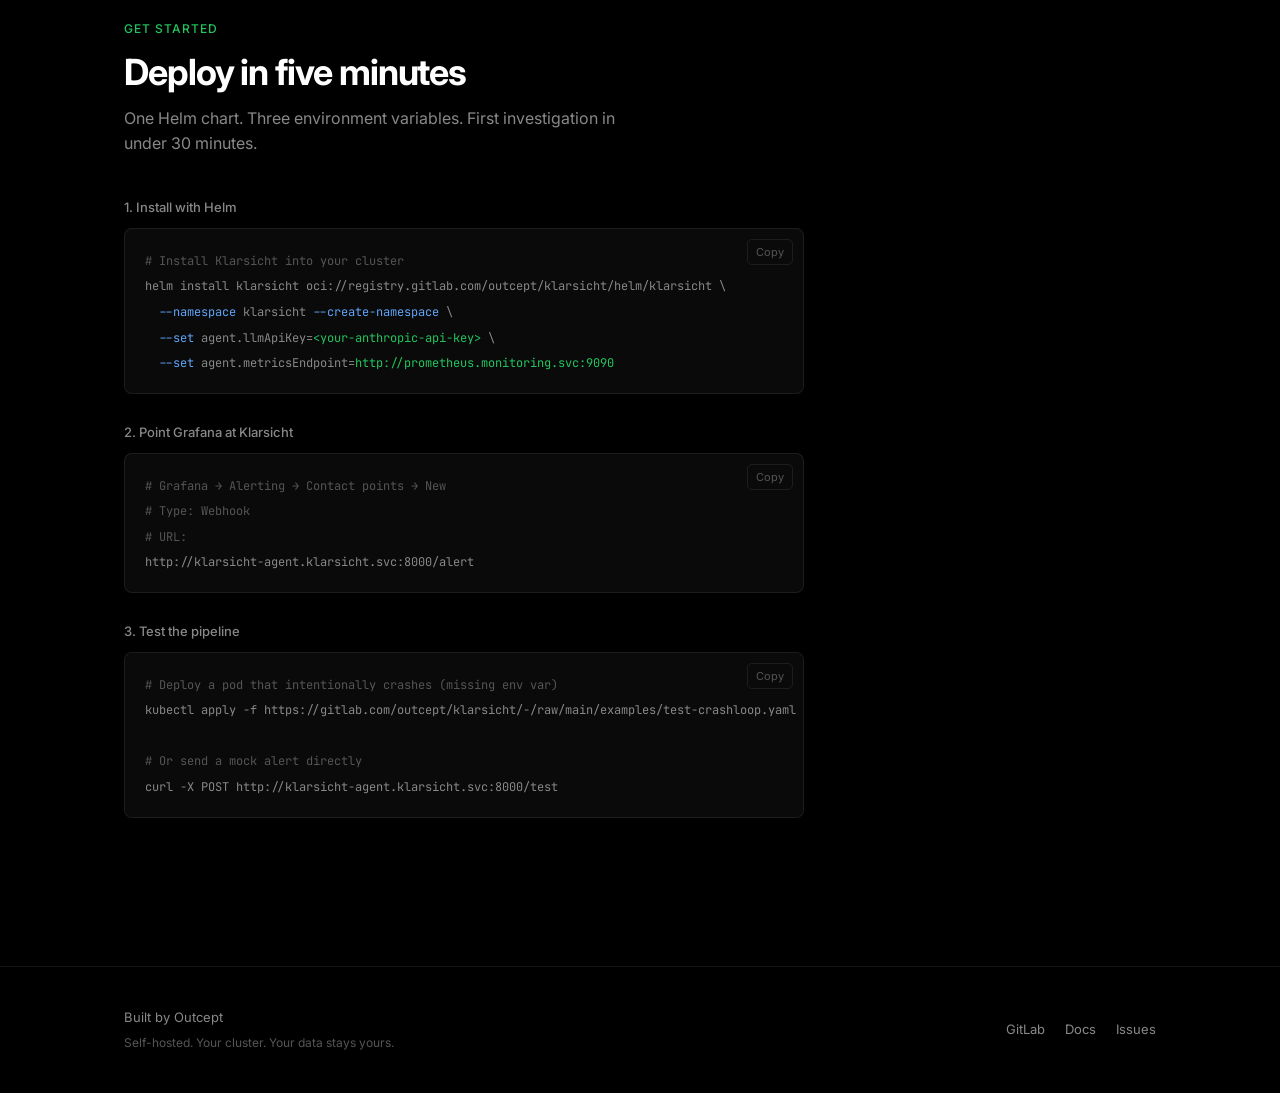
==== commit e85decd8: "Add IncidentFox to comparison table, honest about their strengths IncidentFox: 40+ integrations, Sla" ====
--- a/landing/index.html
+++ b/landing/index.html
@@ -497,18 +497,21 @@
     <div class="fade-in" style="overflow-x:auto">
       <table class="compare-table">
         <thead>
-          <tr><th></th><th>Klarsicht</th><th>Datadog AI</th><th>Resolve AI</th><th>K8sGPT</th></tr>
+          <tr><th></th><th>Klarsicht</th><th>IncidentFox</th><th>Datadog AI</th><th>K8sGPT</th></tr>
         </thead>
         <tbody>
-          <tr class="hl"><td>Self-hosted</td><td><span class="check">&#10003;</span></td><td><span class="cross">&#10007;</span></td><td><span class="cross">&#10007;</span></td><td><span class="check">&#10003;</span></td></tr>
-          <tr class="hl"><td>Data stays in-cluster</td><td><span class="check">&#10003;</span></td><td><span class="cross">&#10007;</span></td><td><span class="cross">&#10007;</span></td><td><span class="check">&#10003;</span></td></tr>
+          <tr class="hl"><td>Self-hosted / on-prem</td><td><span class="check">&#10003;</span></td><td><span class="check">&#10003; Open core</span></td><td><span class="cross">&#10007;</span></td><td><span class="check">&#10003;</span></td></tr>
+          <tr class="hl"><td>Data stays in-cluster</td><td><span class="check">&#10003; Always</span></td><td>SaaS or VPC</td><td><span class="cross">&#10007;</span></td><td><span class="check">&#10003;</span></td></tr>
           <tr class="hl"><td>Reads pod logs + events</td><td><span class="check">&#10003;</span></td><td><span class="check">&#10003;</span></td><td><span class="check">&#10003;</span></td><td><span class="check">&#10003;</span></td></tr>
           <tr class="hl"><td>Queries Prometheus metrics</td><td><span class="check">&#10003;</span></td><td><span class="check">&#10003;</span></td><td><span class="check">&#10003;</span></td><td><span class="cross">&#10007;</span></td></tr>
           <tr class="hl"><td>Correlates across resources</td><td><span class="check">&#10003;</span></td><td><span class="check">&#10003;</span></td><td><span class="check">&#10003;</span></td><td><span class="cross">&#10007;</span></td></tr>
-          <tr class="hl"><td>Generates postmortem</td><td><span class="check">&#10003;</span></td><td><span class="cross">&#10007;</span></td><td><span class="check">&#10003;</span></td><td><span class="cross">&#10007;</span></td></tr>
-          <tr class="hl"><td>Free tier</td><td><span class="check">&#10003; Free to start</span></td><td><span class="cross">&#10007; $$$$</span></td><td><span class="cross">&#10007; $$</span></td><td><span class="check">&#10003; Open source</span></td></tr>
-          <tr class="hl"><td>Setup time</td><td><span class="s" style="color:var(--green)">5 minutes</span></td><td>Days + sales call</td><td>Days + sales call</td><td><span class="s" style="color:var(--green)">5 minutes</span></td></tr>
-          <tr class="hl"><td>EU data residency</td><td><span class="check">&#10003; Your infra</span></td><td><span class="cross">US-hosted</span></td><td><span class="cross">US-hosted</span></td><td><span class="check">&#10003; Your infra</span></td></tr>
+          <tr class="hl"><td>Generates postmortem</td><td><span class="check">&#10003;</span></td><td><span class="check">&#10003;</span></td><td><span class="cross">&#10007;</span></td><td><span class="cross">&#10007;</span></td></tr>
+          <tr class="hl"><td>Slack-native</td><td>Dashboard + API</td><td><span class="check">&#10003; Built-in</span></td><td><span class="check">&#10003;</span></td><td><span class="cross">&#10007;</span></td></tr>
+          <tr class="hl"><td>Integrations</td><td>K8s + Prometheus</td><td><span class="check">40+ tools</span></td><td><span class="check">Full Datadog</span></td><td>K8s only</td></tr>
+          <tr class="hl"><td>Full air-gap / on-prem LLM</td><td><span class="check">&#10003; Ollama/vLLM</span></td><td><span class="cross">&#10007;</span></td><td><span class="cross">&#10007;</span></td><td><span class="check">&#10003;</span></td></tr>
+          <tr class="hl"><td>Free tier</td><td><span class="check">&#10003; Free to start</span></td><td>Free trial</td><td><span class="cross">&#10007; $$$$</span></td><td><span class="check">&#10003; Open source</span></td></tr>
+          <tr class="hl"><td>Setup time</td><td><span class="s" style="color:var(--green)">5 minutes</span></td><td>30 minutes</td><td>Days + sales call</td><td><span class="s" style="color:var(--green)">5 minutes</span></td></tr>
+          <tr class="hl"><td>EU data residency</td><td><span class="check">&#10003; Your infra</span></td><td>VPC option</td><td><span class="cross">US-hosted</span></td><td><span class="check">&#10003; Your infra</span></td></tr>
         </tbody>
       </table>
     </div>
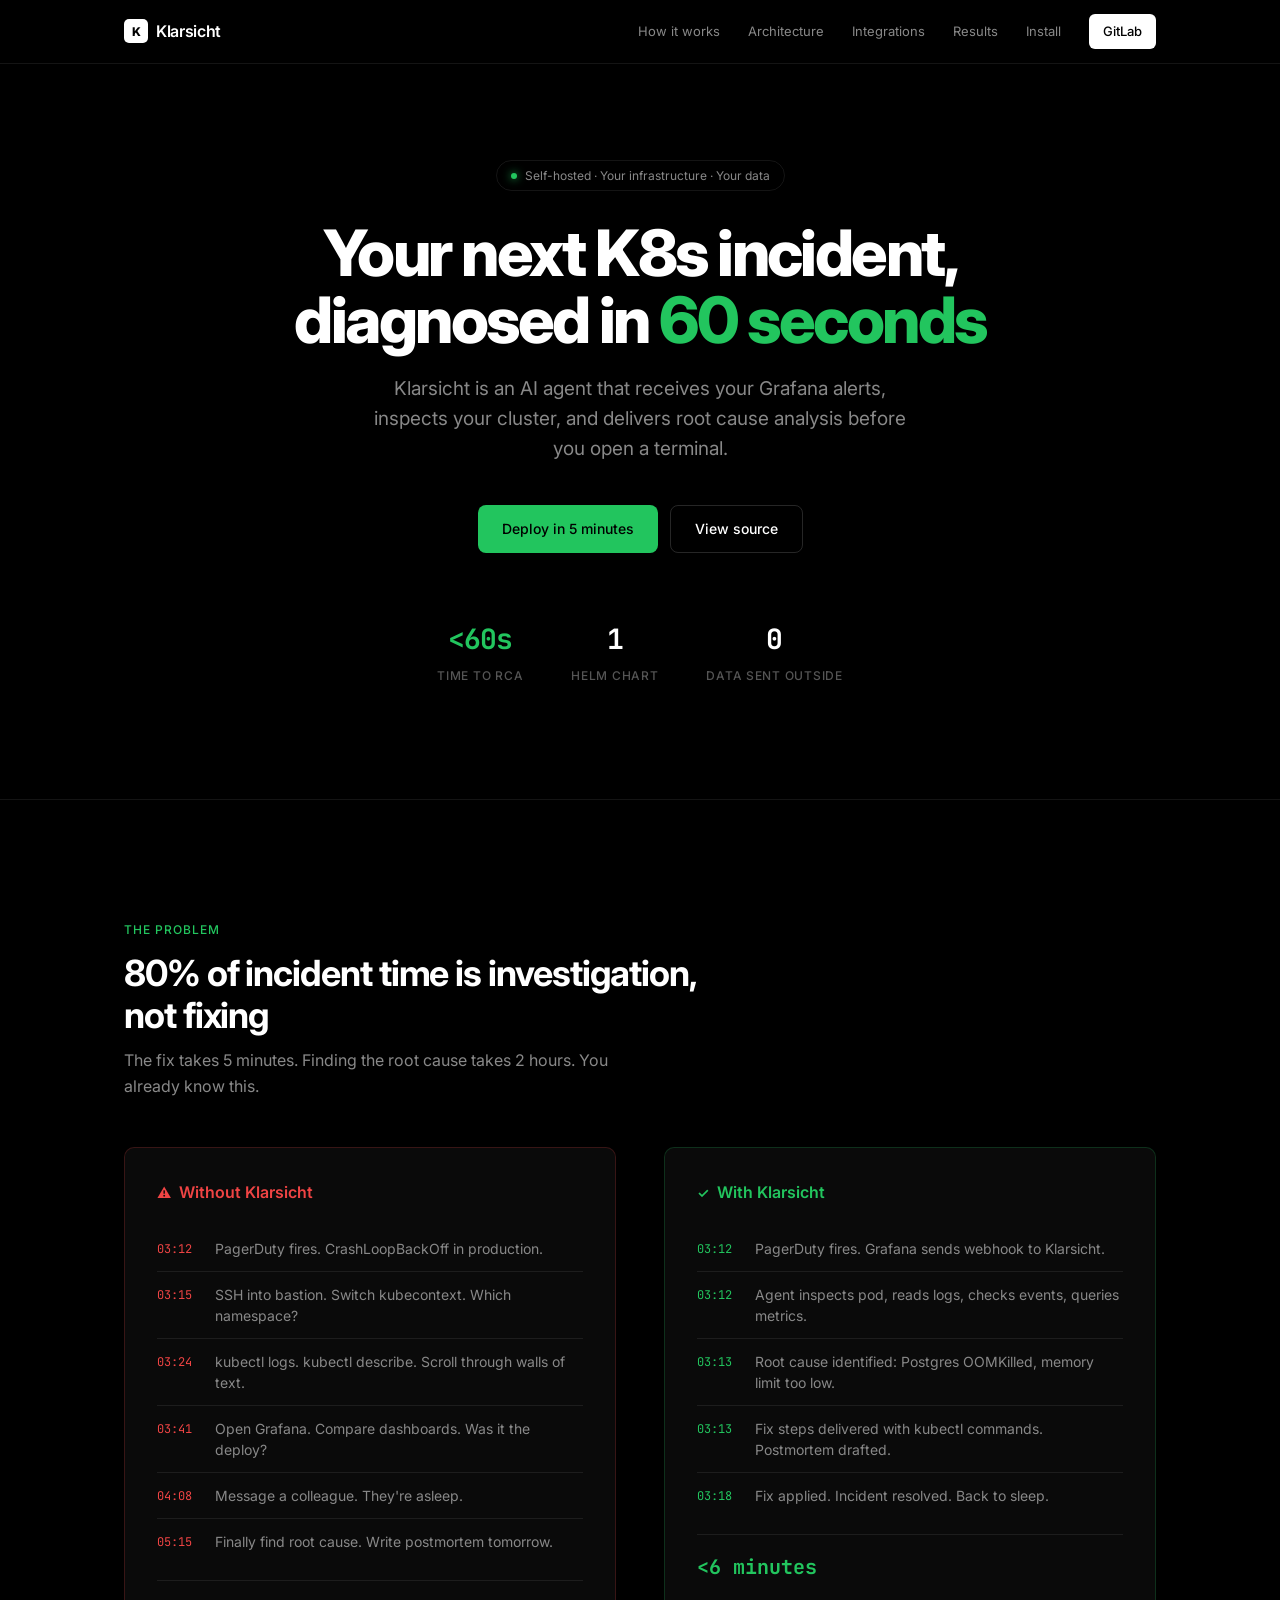
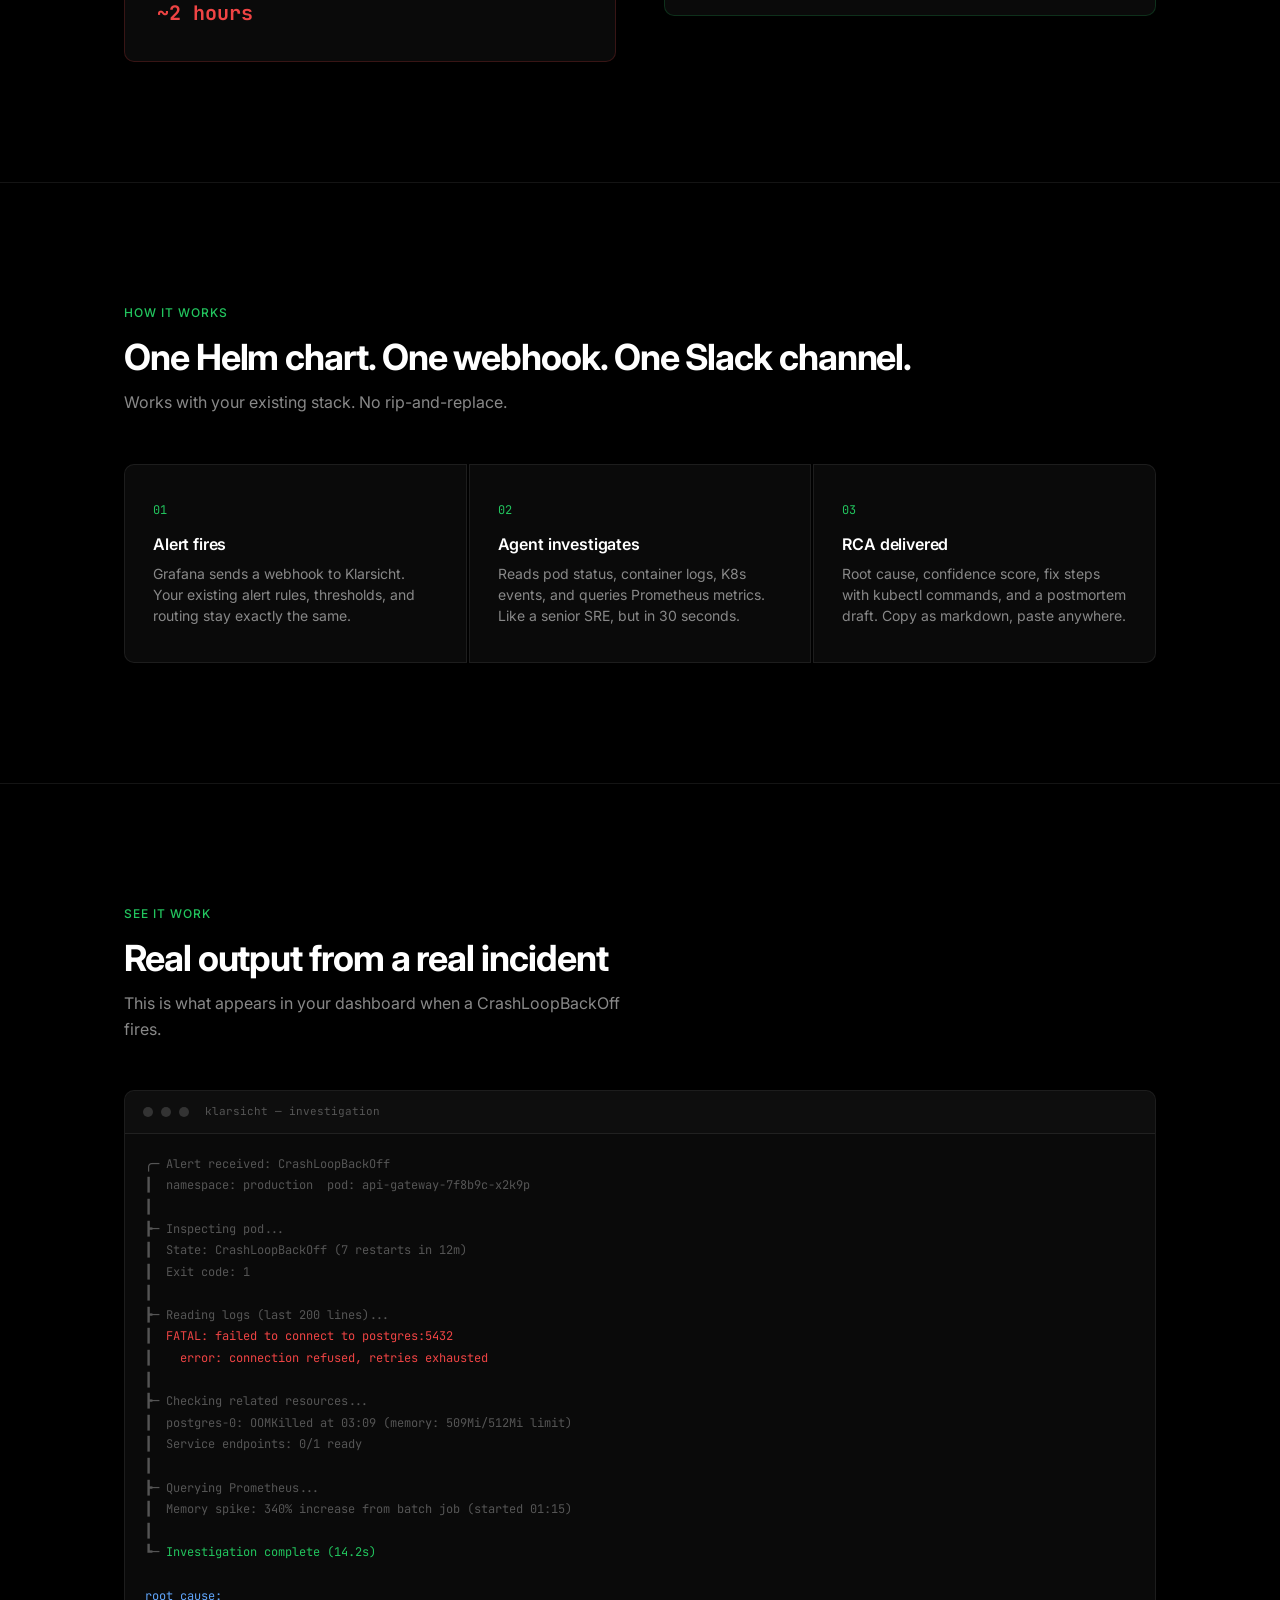
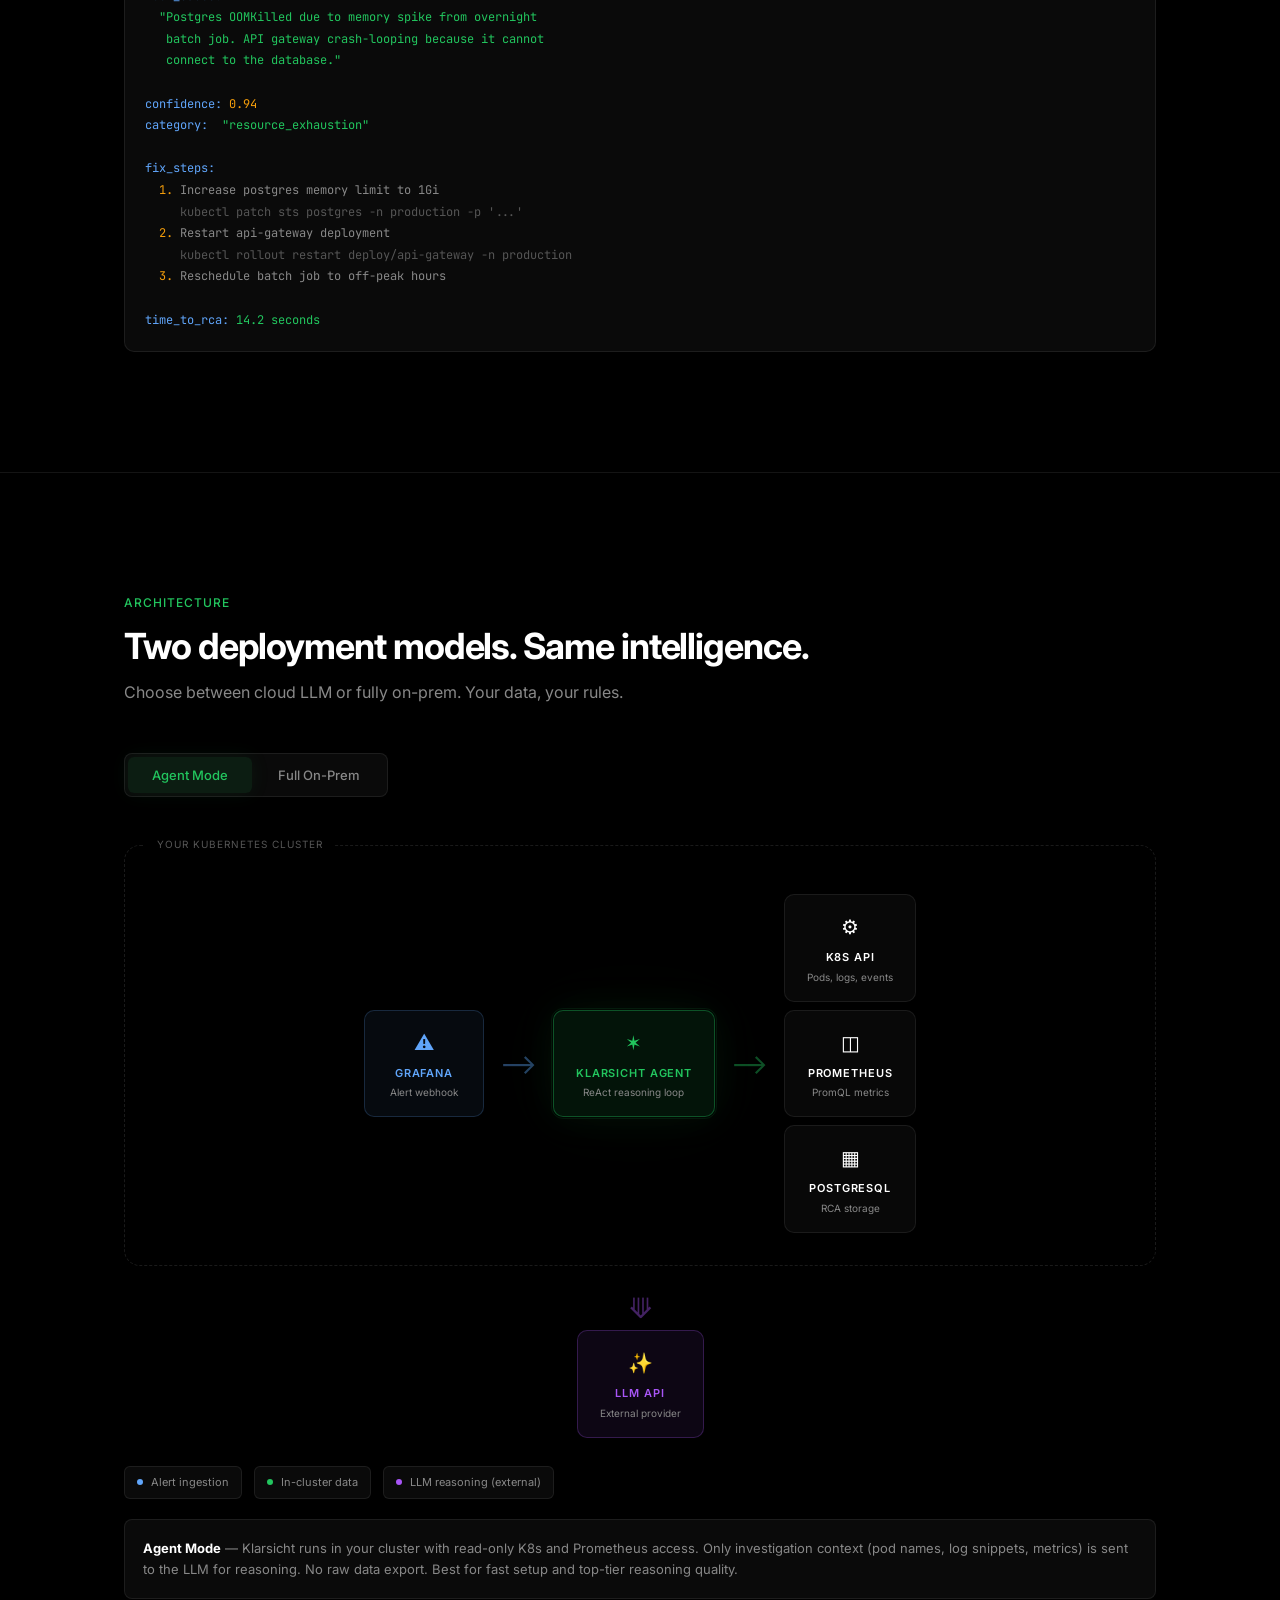
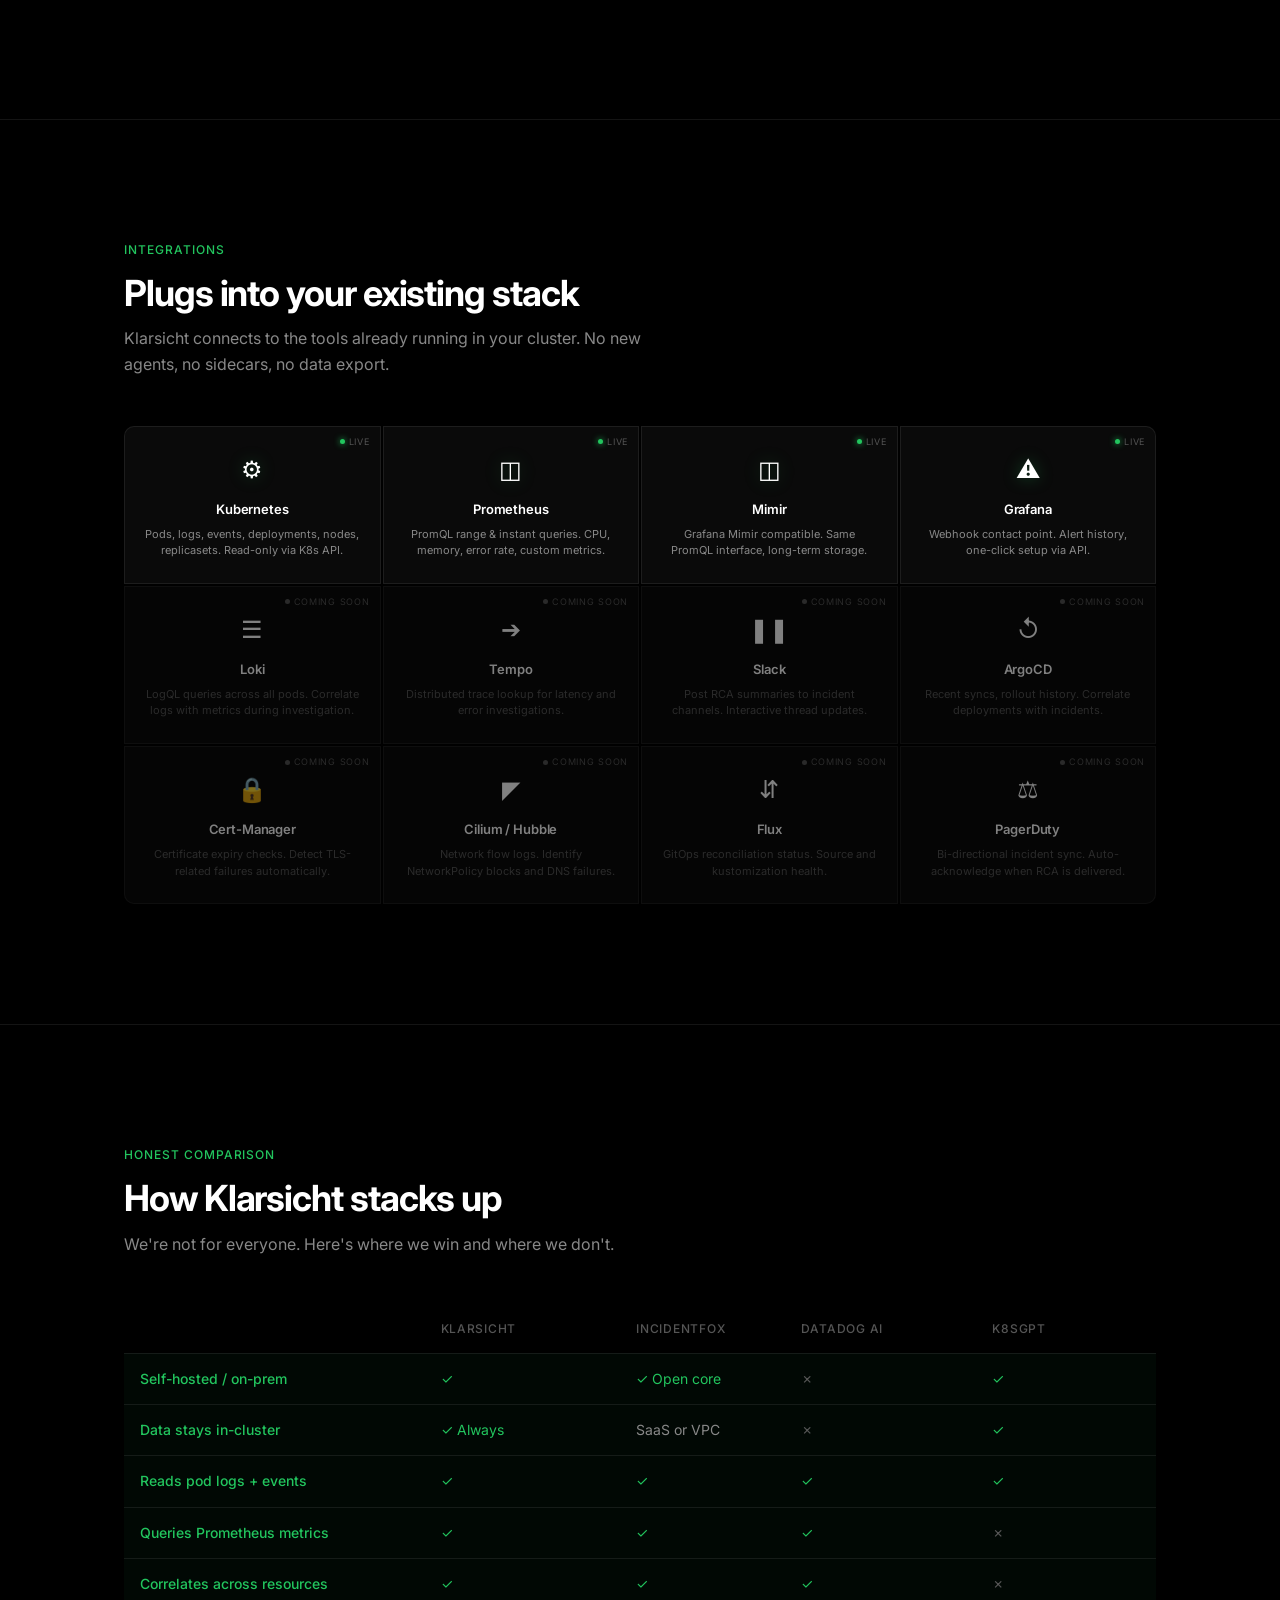
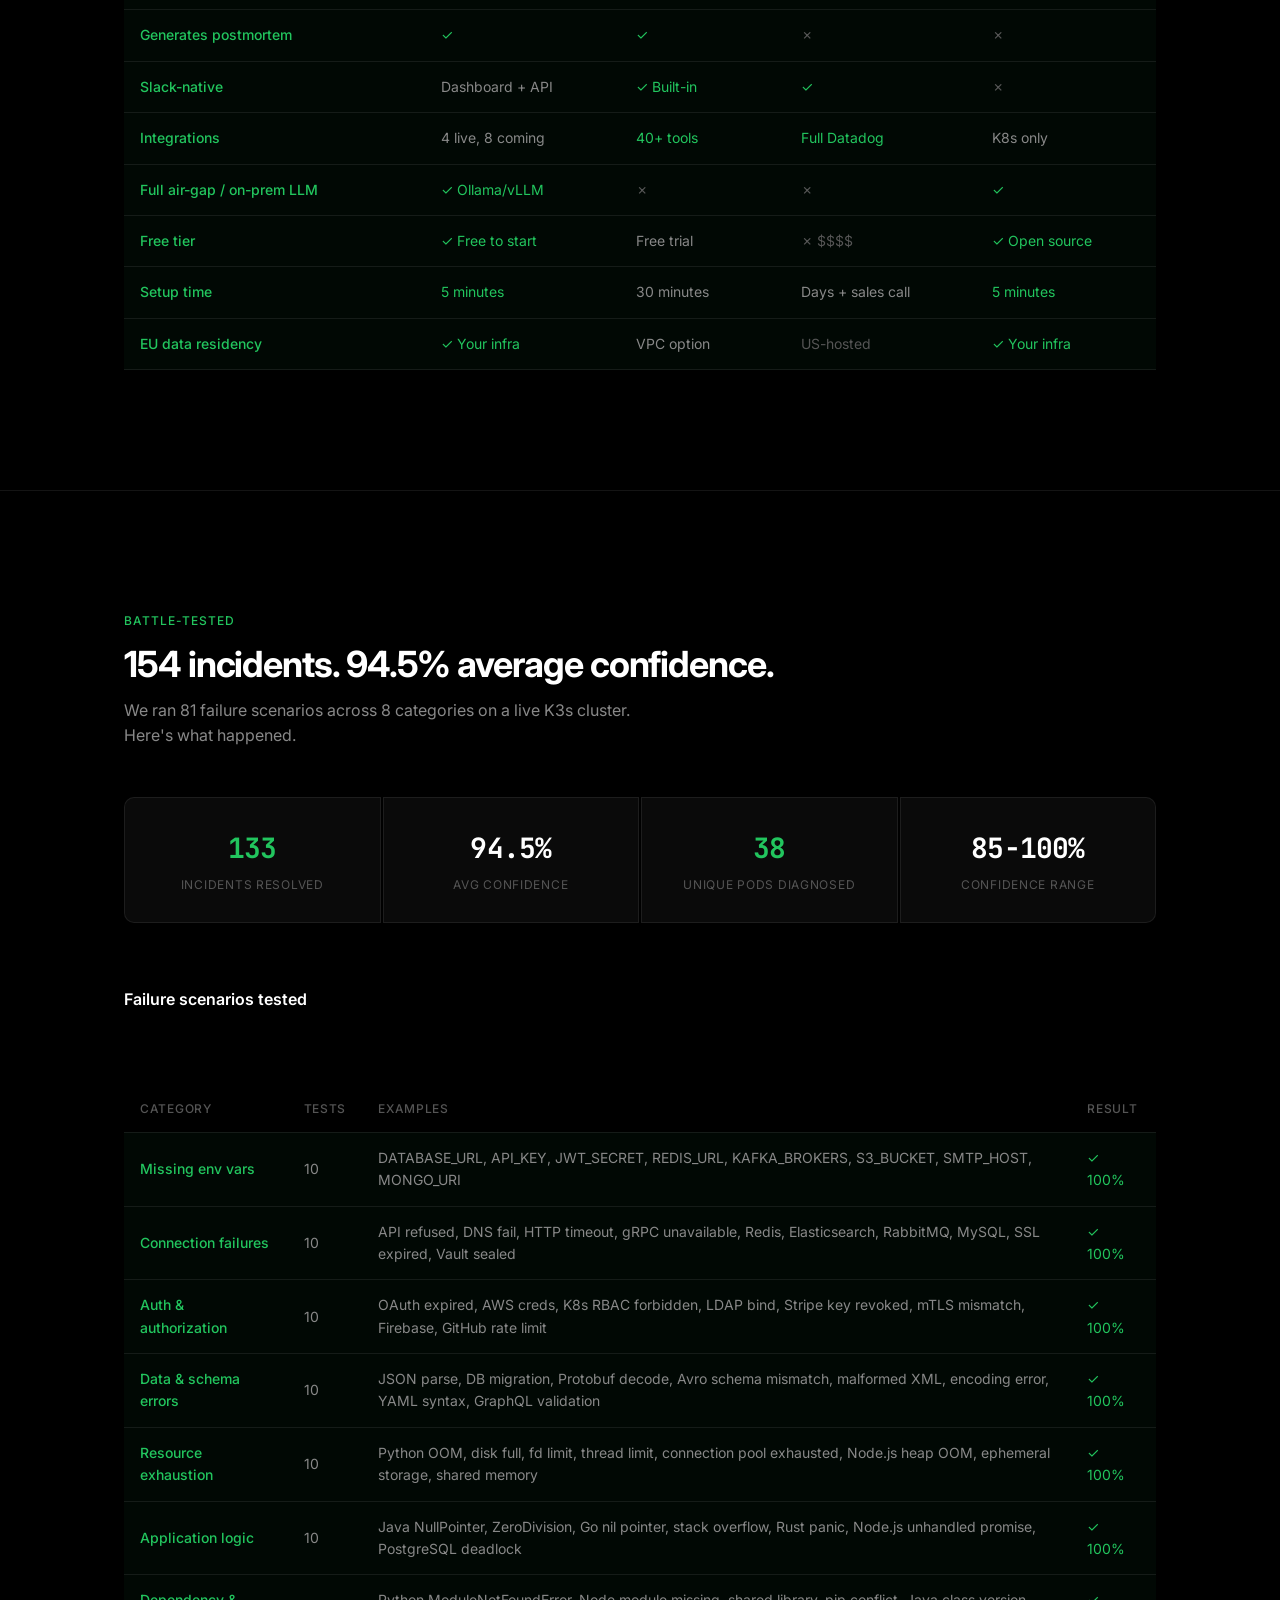
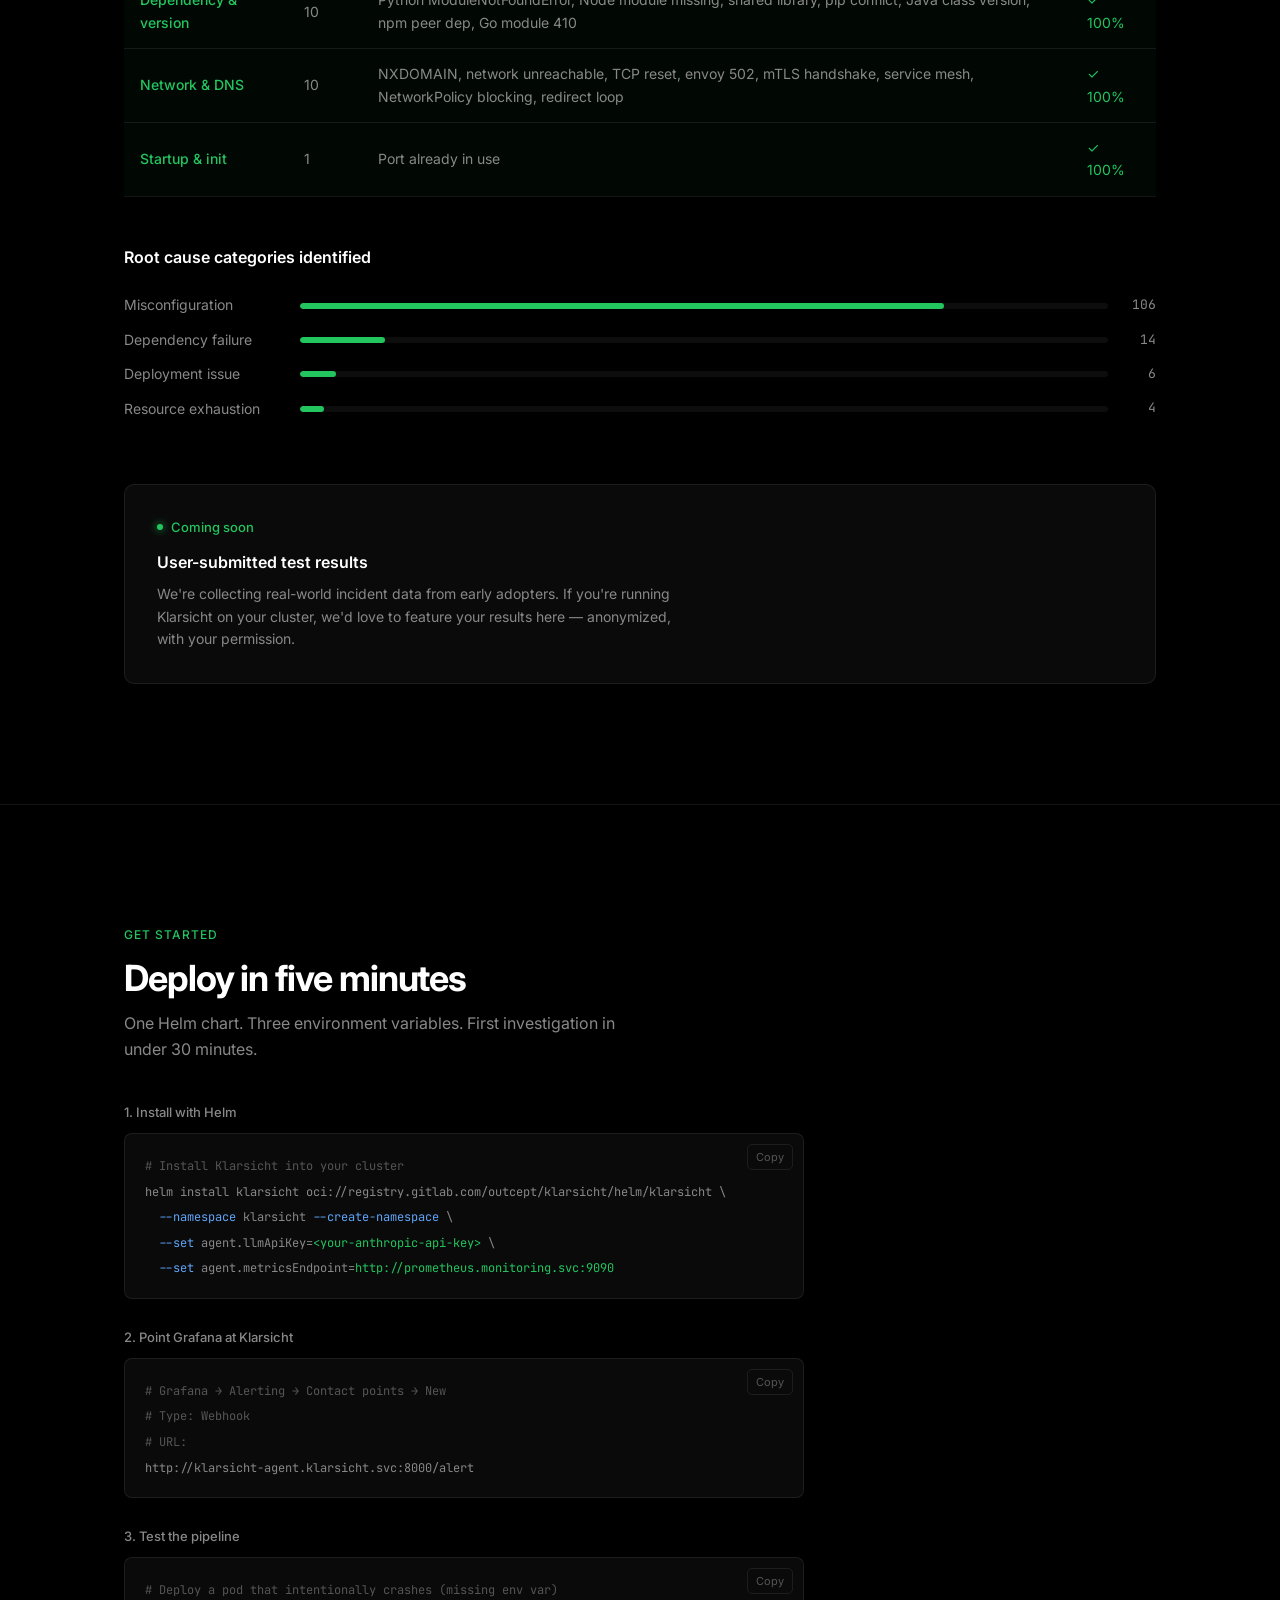
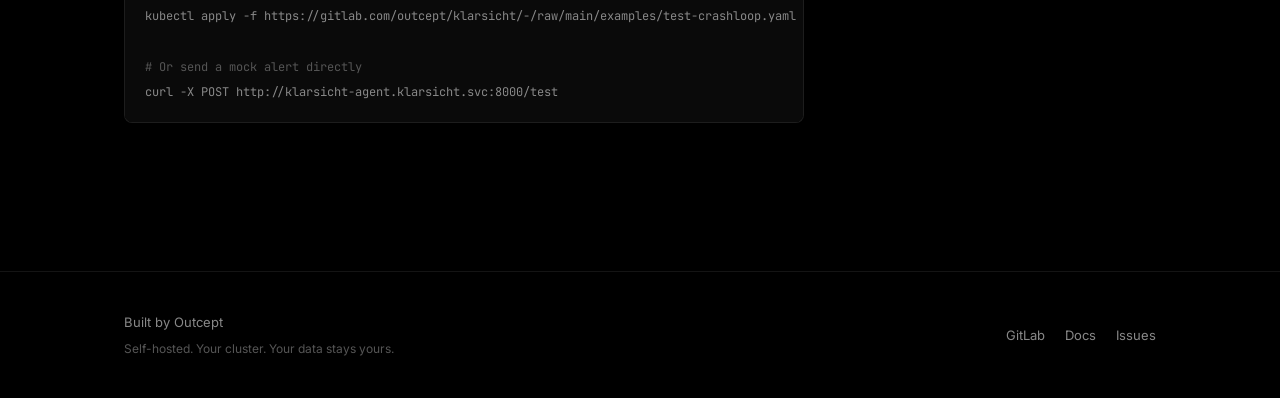
==== commit 4f4286c9: "Add integrations grid to landing page 4 live: Kubernetes, Prometheus, Mimir, Grafana (green dot, hov" ====
--- a/landing/index.html
+++ b/landing/index.html
@@ -170,6 +170,31 @@
       .arch-cluster { padding: 40px 16px 24px; }
     }
 
+    /* Integrations */
+    .integrations { border-top: 1px solid var(--border); }
+    .int-grid { display: grid; grid-template-columns: repeat(4, 1fr); gap: 2px; margin-top: 48px; }
+    @media (max-width: 900px) { .int-grid { grid-template-columns: repeat(3, 1fr); } }
+    @media (max-width: 600px) { .int-grid { grid-template-columns: repeat(2, 1fr); } }
+    .int-card { padding: 24px 20px; background: var(--surface); border: 1px solid var(--border); text-align: center; position: relative; transition: border-color 0.3s, box-shadow 0.3s; }
+    .int-card:first-child { border-radius: 10px 0 0 0; }
+    .int-card:nth-child(4) { border-radius: 0 10px 0 0; }
+    .int-card:nth-child(9) { border-radius: 0 0 0 10px; }
+    .int-card:last-child { border-radius: 0 0 10px 0; }
+    @media (max-width: 900px) { .int-card { border-radius: 0 !important; } .int-card:first-child { border-radius: 10px 0 0 0 !important; } .int-card:nth-child(3) { border-radius: 0 10px 0 0 !important; } }
+    @media (max-width: 600px) { .int-card { border-radius: 0 !important; } .int-card:first-child { border-radius: 10px 0 0 0 !important; } .int-card:nth-child(2) { border-radius: 0 10px 0 0 !important; } }
+    .int-active:hover { border-color: rgba(34,197,94,0.3); box-shadow: 0 0 30px rgba(34,197,94,0.06); }
+    .int-soon { opacity: 0.5; }
+    .int-soon:hover { opacity: 0.7; }
+    .int-status { position: absolute; top: 8px; right: 10px; display: flex; align-items: center; gap: 4px; font-size: 9px; text-transform: uppercase; letter-spacing: 0.08em; color: var(--muted); }
+    .int-dot { width: 5px; height: 5px; border-radius: 50%; }
+    .int-dot-live { background: var(--green); box-shadow: 0 0 6px var(--green); }
+    .int-dot-soon { background: var(--muted); }
+    .int-icon { font-size: 24px; margin-bottom: 10px; }
+    .int-active .int-icon { filter: drop-shadow(0 0 8px rgba(34,197,94,0.3)); }
+    .int-name { font-size: 13px; font-weight: 600; margin-bottom: 6px; letter-spacing: -0.01em; }
+    .int-desc { font-size: 11px; color: var(--muted); line-height: 1.5; }
+    .int-active .int-desc { color: var(--dim); }
+
     /* Compare */
     .compare { border-top: 1px solid var(--border); }
     .compare-table { margin-top: 48px; width: 100%; border-collapse: collapse; font-size: 14px; }
@@ -234,6 +259,7 @@
     <div class="nav-links">
       <a href="#how">How it works</a>
       <a href="#architecture">Architecture</a>
+      <a href="#integrations">Integrations</a>
       <a href="#results">Results</a>
       <a href="#install">Install</a>
       <a href="https://gitlab.com/outcept/klarsicht" target="_blank" rel="noopener" class="nav-cta">GitLab</a>
@@ -486,6 +512,95 @@
   </div>
 </section>
 
+<!-- Integrations -->
+<section class="integrations" id="integrations">
+  <div class="container">
+    <div class="fade-in">
+      <p class="label">Integrations</p>
+      <h2 class="stitle">Plugs into your existing stack</h2>
+      <p class="sdesc">Klarsicht connects to the tools already running in your cluster. No new agents, no sidecars, no data export.</p>
+    </div>
+
+    <div class="int-grid fade-in">
+      <!-- Active -->
+      <div class="int-card int-active">
+        <div class="int-status"><span class="int-dot int-dot-live"></span> Live</div>
+        <div class="int-icon">&#9881;</div>
+        <div class="int-name">Kubernetes</div>
+        <div class="int-desc">Pods, logs, events, deployments, nodes, replicasets. Read-only via K8s API.</div>
+      </div>
+      <div class="int-card int-active">
+        <div class="int-status"><span class="int-dot int-dot-live"></span> Live</div>
+        <div class="int-icon">&#9707;</div>
+        <div class="int-name">Prometheus</div>
+        <div class="int-desc">PromQL range &amp; instant queries. CPU, memory, error rate, custom metrics.</div>
+      </div>
+      <div class="int-card int-active">
+        <div class="int-status"><span class="int-dot int-dot-live"></span> Live</div>
+        <div class="int-icon">&#9707;</div>
+        <div class="int-name">Mimir</div>
+        <div class="int-desc">Grafana Mimir compatible. Same PromQL interface, long-term storage.</div>
+      </div>
+      <div class="int-card int-active">
+        <div class="int-status"><span class="int-dot int-dot-live"></span> Live</div>
+        <div class="int-icon">&#9888;</div>
+        <div class="int-name">Grafana</div>
+        <div class="int-desc">Webhook contact point. Alert history, one-click setup via API.</div>
+      </div>
+
+      <!-- Coming soon -->
+      <div class="int-card int-soon">
+        <div class="int-status"><span class="int-dot int-dot-soon"></span> Coming soon</div>
+        <div class="int-icon">&#9776;</div>
+        <div class="int-name">Loki</div>
+        <div class="int-desc">LogQL queries across all pods. Correlate logs with metrics during investigation.</div>
+      </div>
+      <div class="int-card int-soon">
+        <div class="int-status"><span class="int-dot int-dot-soon"></span> Coming soon</div>
+        <div class="int-icon">&#10132;</div>
+        <div class="int-name">Tempo</div>
+        <div class="int-desc">Distributed trace lookup for latency and error investigations.</div>
+      </div>
+      <div class="int-card int-soon">
+        <div class="int-status"><span class="int-dot int-dot-soon"></span> Coming soon</div>
+        <div class="int-icon">&#10074;&#10074;</div>
+        <div class="int-name">Slack</div>
+        <div class="int-desc">Post RCA summaries to incident channels. Interactive thread updates.</div>
+      </div>
+      <div class="int-card int-soon">
+        <div class="int-status"><span class="int-dot int-dot-soon"></span> Coming soon</div>
+        <div class="int-icon">&#8634;</div>
+        <div class="int-name">ArgoCD</div>
+        <div class="int-desc">Recent syncs, rollout history. Correlate deployments with incidents.</div>
+      </div>
+      <div class="int-card int-soon">
+        <div class="int-status"><span class="int-dot int-dot-soon"></span> Coming soon</div>
+        <div class="int-icon">&#128274;</div>
+        <div class="int-name">Cert-Manager</div>
+        <div class="int-desc">Certificate expiry checks. Detect TLS-related failures automatically.</div>
+      </div>
+      <div class="int-card int-soon">
+        <div class="int-status"><span class="int-dot int-dot-soon"></span> Coming soon</div>
+        <div class="int-icon">&#9700;</div>
+        <div class="int-name">Cilium / Hubble</div>
+        <div class="int-desc">Network flow logs. Identify NetworkPolicy blocks and DNS failures.</div>
+      </div>
+      <div class="int-card int-soon">
+        <div class="int-status"><span class="int-dot int-dot-soon"></span> Coming soon</div>
+        <div class="int-icon">&#8693;</div>
+        <div class="int-name">Flux</div>
+        <div class="int-desc">GitOps reconciliation status. Source and kustomization health.</div>
+      </div>
+      <div class="int-card int-soon">
+        <div class="int-status"><span class="int-dot int-dot-soon"></span> Coming soon</div>
+        <div class="int-icon">&#9878;</div>
+        <div class="int-name">PagerDuty</div>
+        <div class="int-desc">Bi-directional incident sync. Auto-acknowledge when RCA is delivered.</div>
+      </div>
+    </div>
+  </div>
+</section>
+
 <!-- Compare -->
 <section class="compare" id="compare">
   <div class="container">
@@ -507,7 +622,7 @@
           <tr class="hl"><td>Correlates across resources</td><td><span class="check">&#10003;</span></td><td><span class="check">&#10003;</span></td><td><span class="check">&#10003;</span></td><td><span class="cross">&#10007;</span></td></tr>
           <tr class="hl"><td>Generates postmortem</td><td><span class="check">&#10003;</span></td><td><span class="check">&#10003;</span></td><td><span class="cross">&#10007;</span></td><td><span class="cross">&#10007;</span></td></tr>
           <tr class="hl"><td>Slack-native</td><td>Dashboard + API</td><td><span class="check">&#10003; Built-in</span></td><td><span class="check">&#10003;</span></td><td><span class="cross">&#10007;</span></td></tr>
-          <tr class="hl"><td>Integrations</td><td>K8s + Prometheus</td><td><span class="check">40+ tools</span></td><td><span class="check">Full Datadog</span></td><td>K8s only</td></tr>
+          <tr class="hl"><td>Integrations</td><td>4 live, 8 coming</td><td><span class="check">40+ tools</span></td><td><span class="check">Full Datadog</span></td><td>K8s only</td></tr>
           <tr class="hl"><td>Full air-gap / on-prem LLM</td><td><span class="check">&#10003; Ollama/vLLM</span></td><td><span class="cross">&#10007;</span></td><td><span class="cross">&#10007;</span></td><td><span class="check">&#10003;</span></td></tr>
           <tr class="hl"><td>Free tier</td><td><span class="check">&#10003; Free to start</span></td><td>Free trial</td><td><span class="cross">&#10007; $$$$</span></td><td><span class="check">&#10003; Open source</span></td></tr>
           <tr class="hl"><td>Setup time</td><td><span class="s" style="color:var(--green)">5 minutes</span></td><td>30 minutes</td><td>Days + sales call</td><td><span class="s" style="color:var(--green)">5 minutes</span></td></tr>
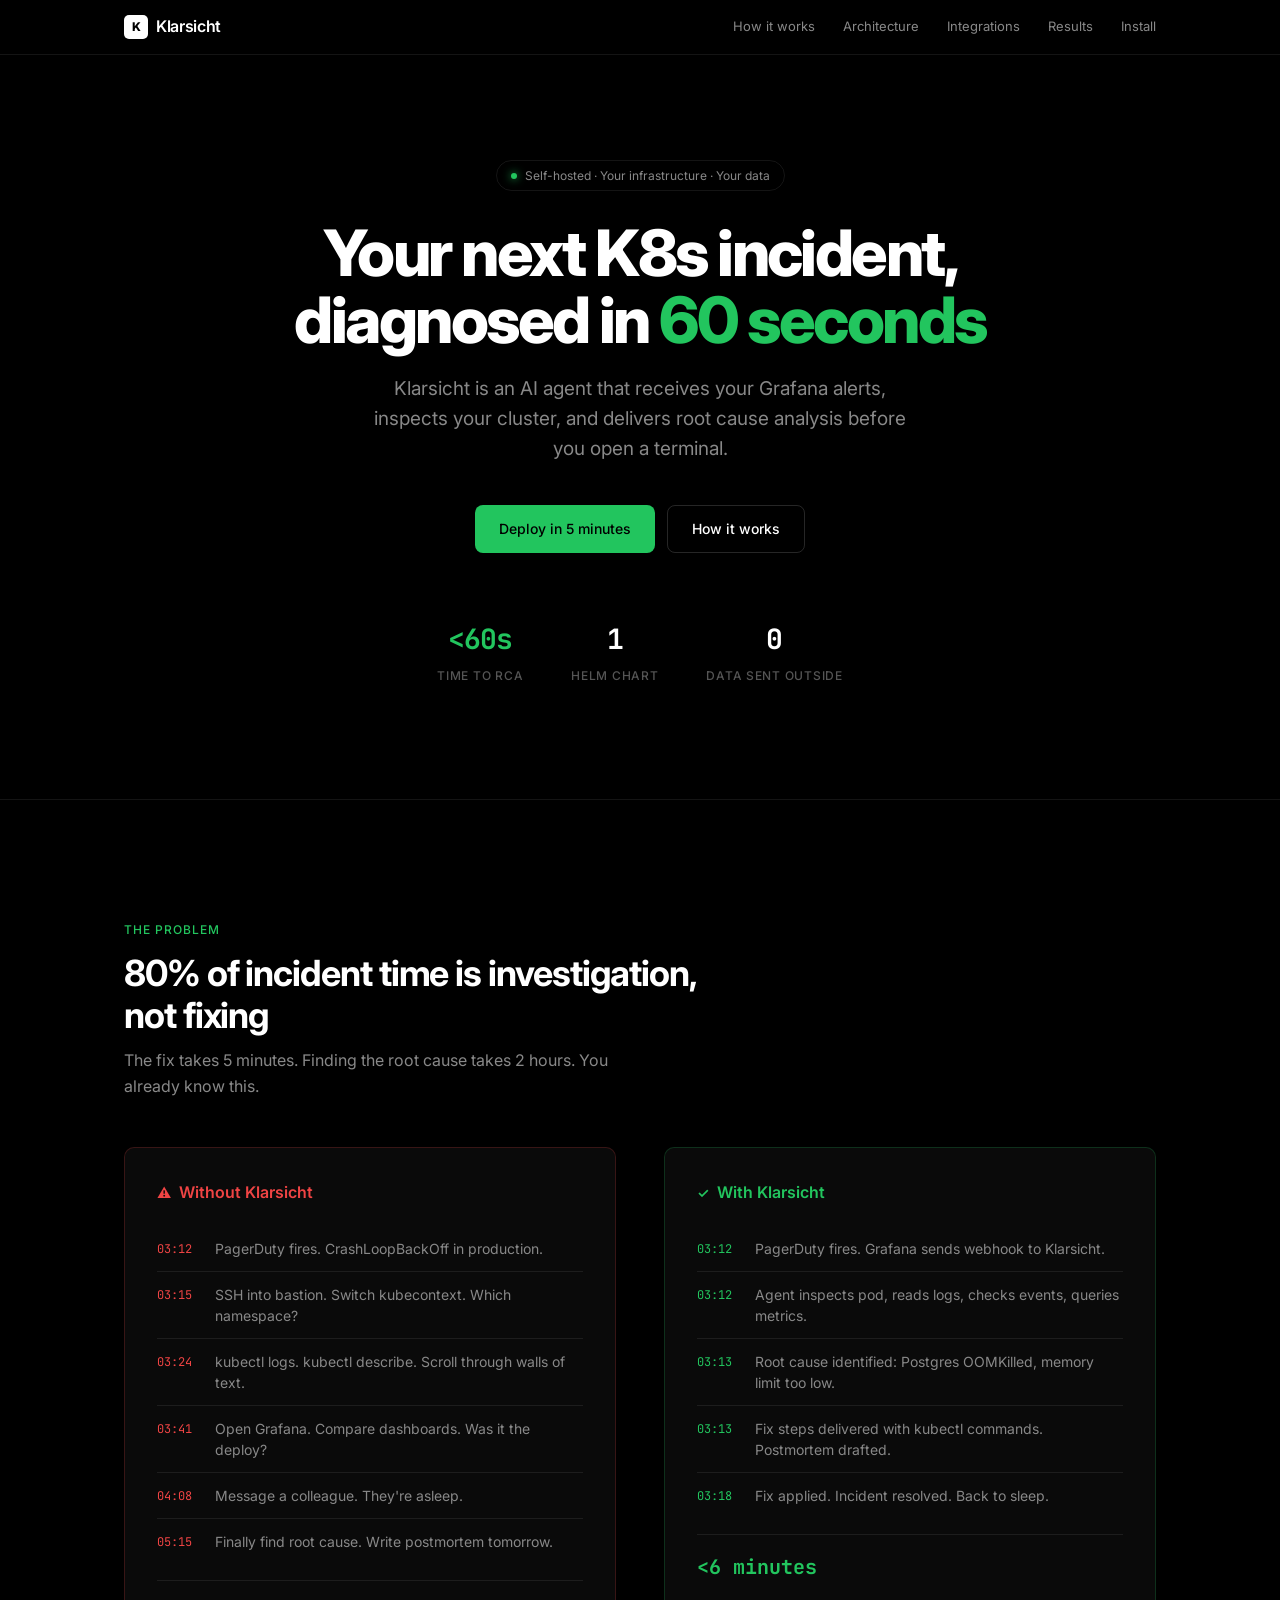
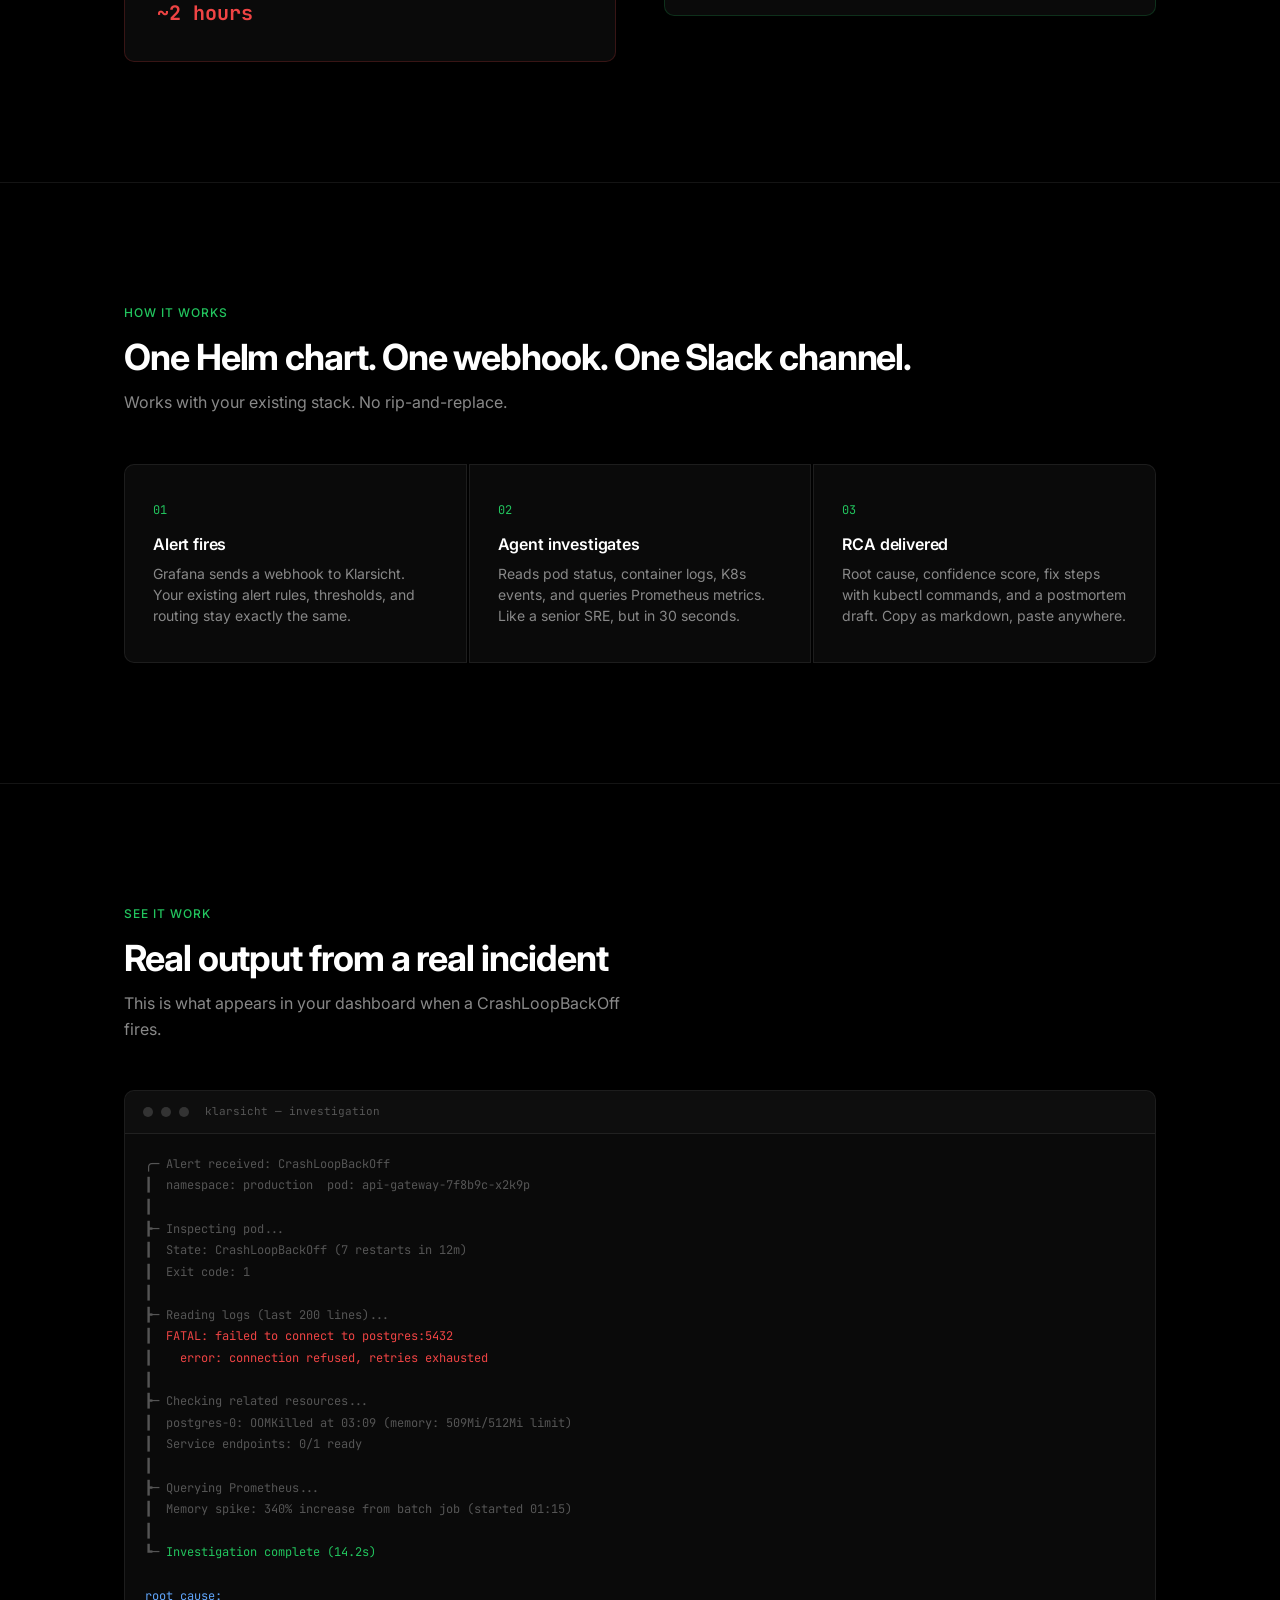
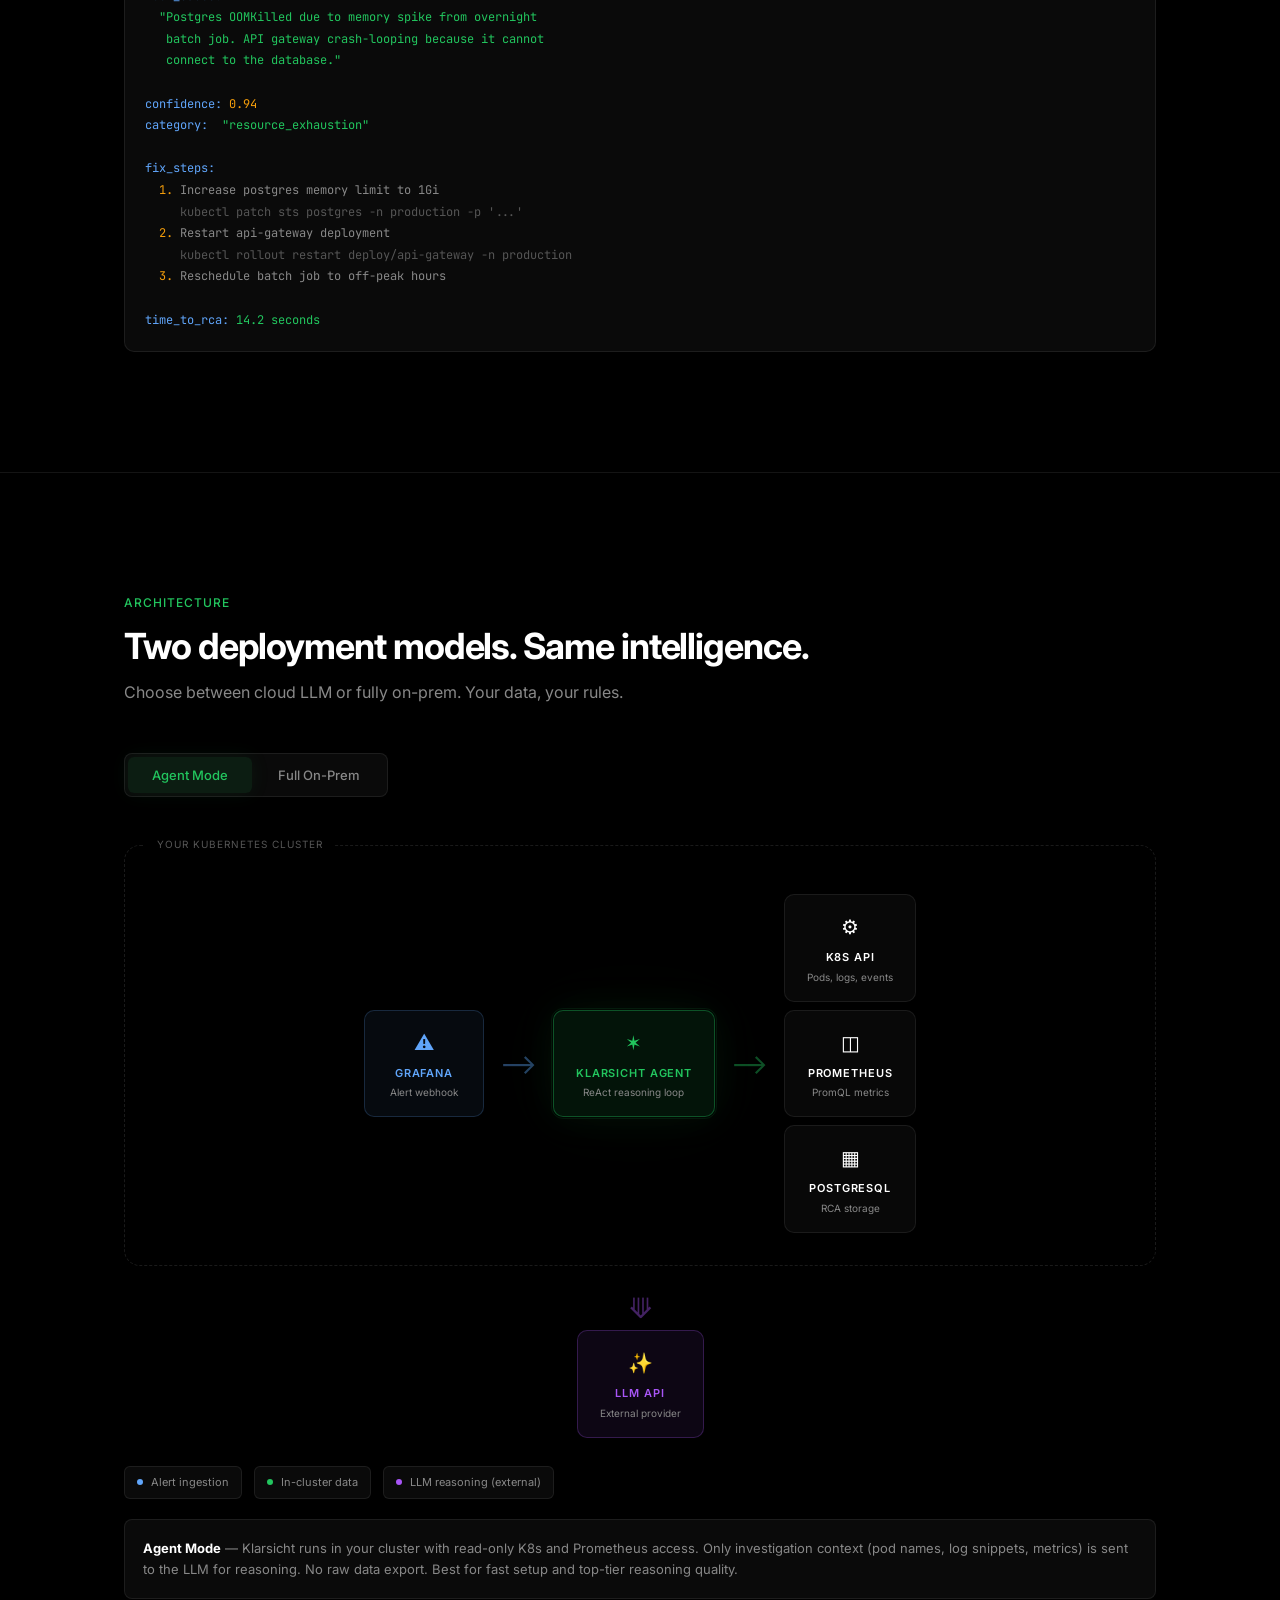
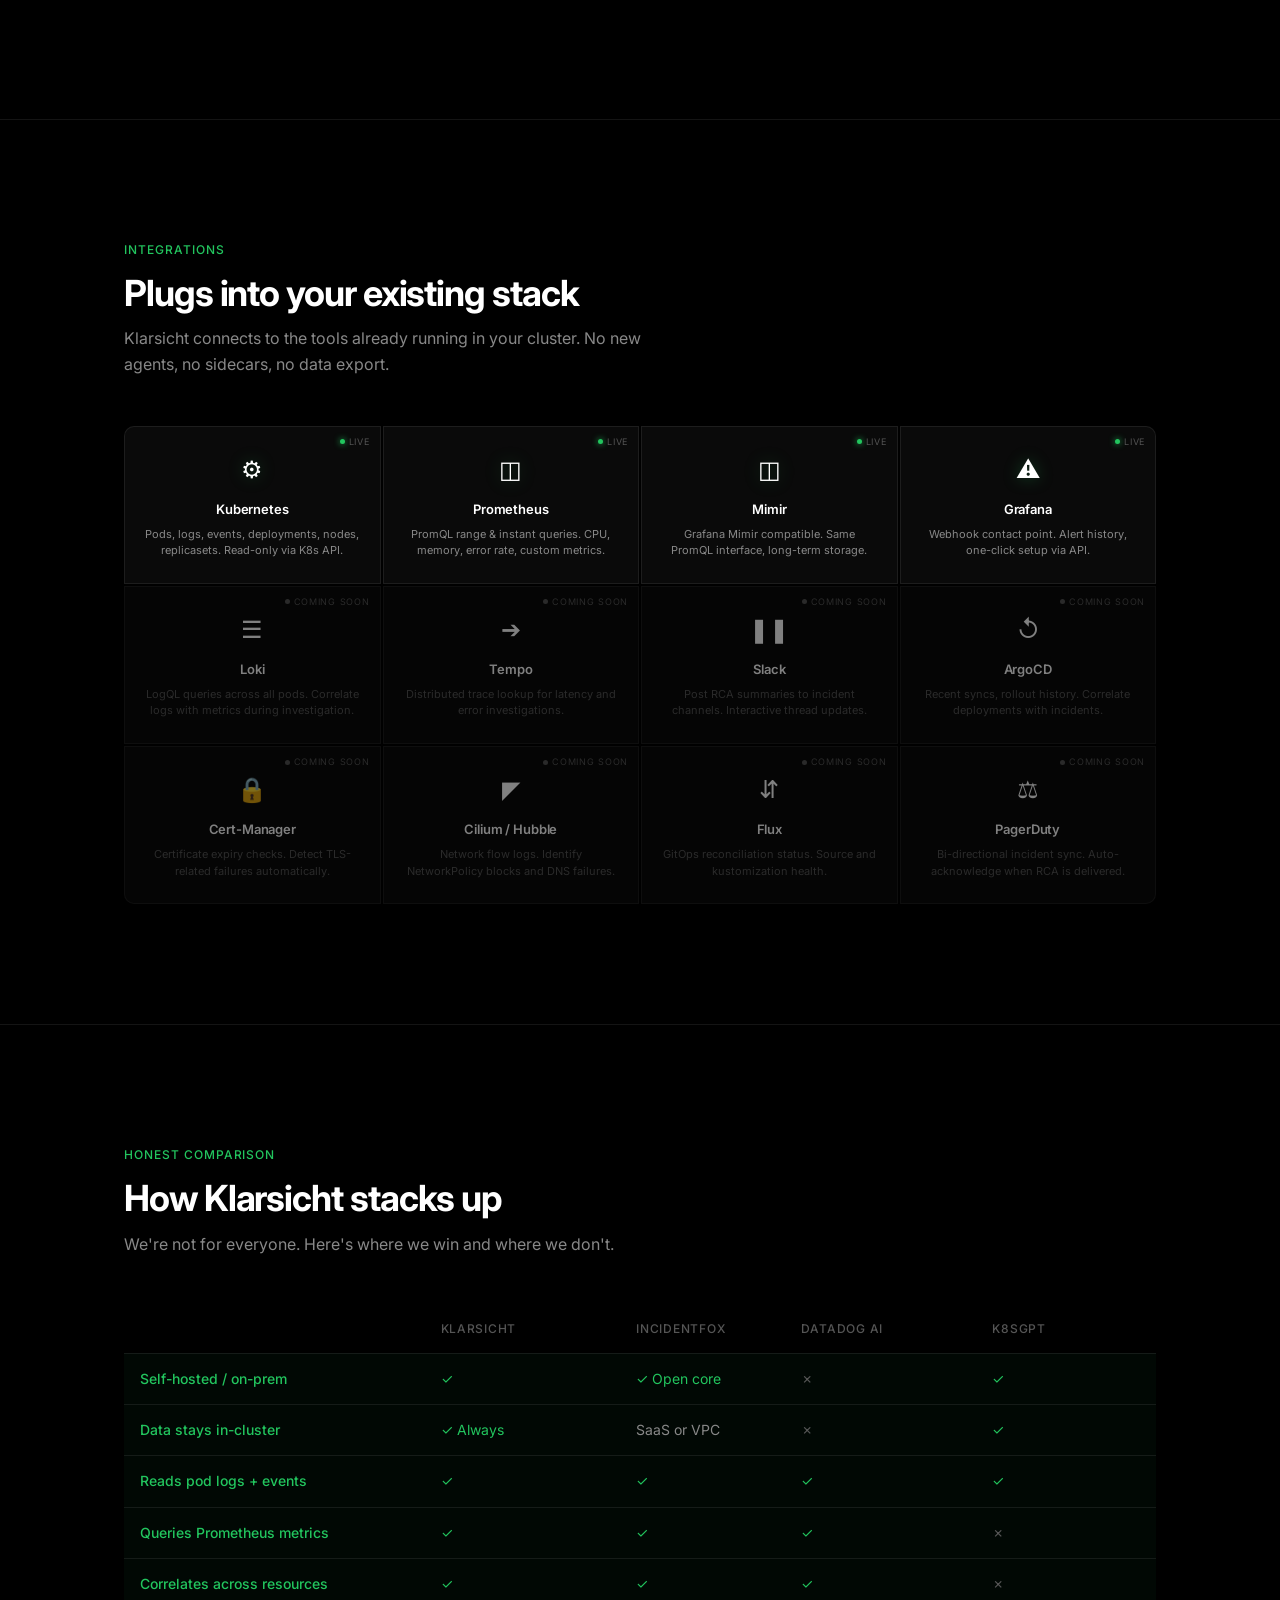
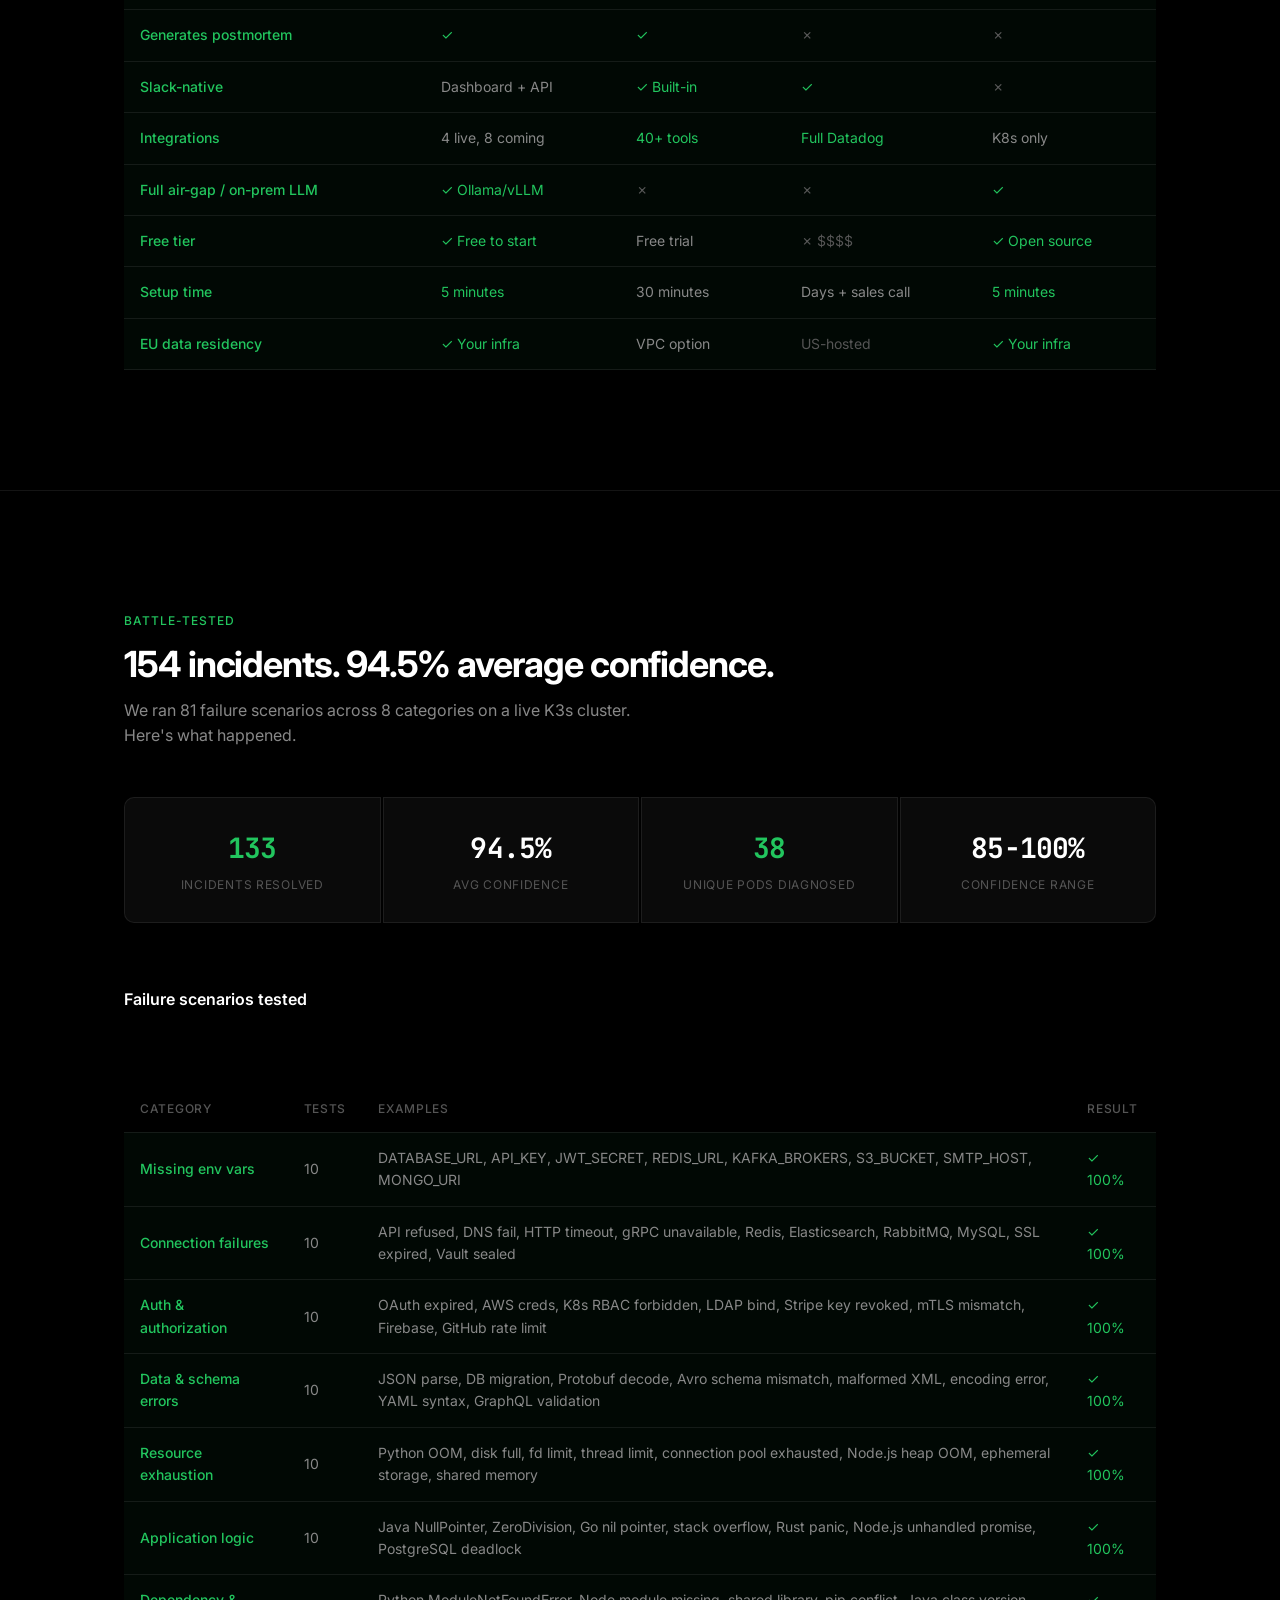
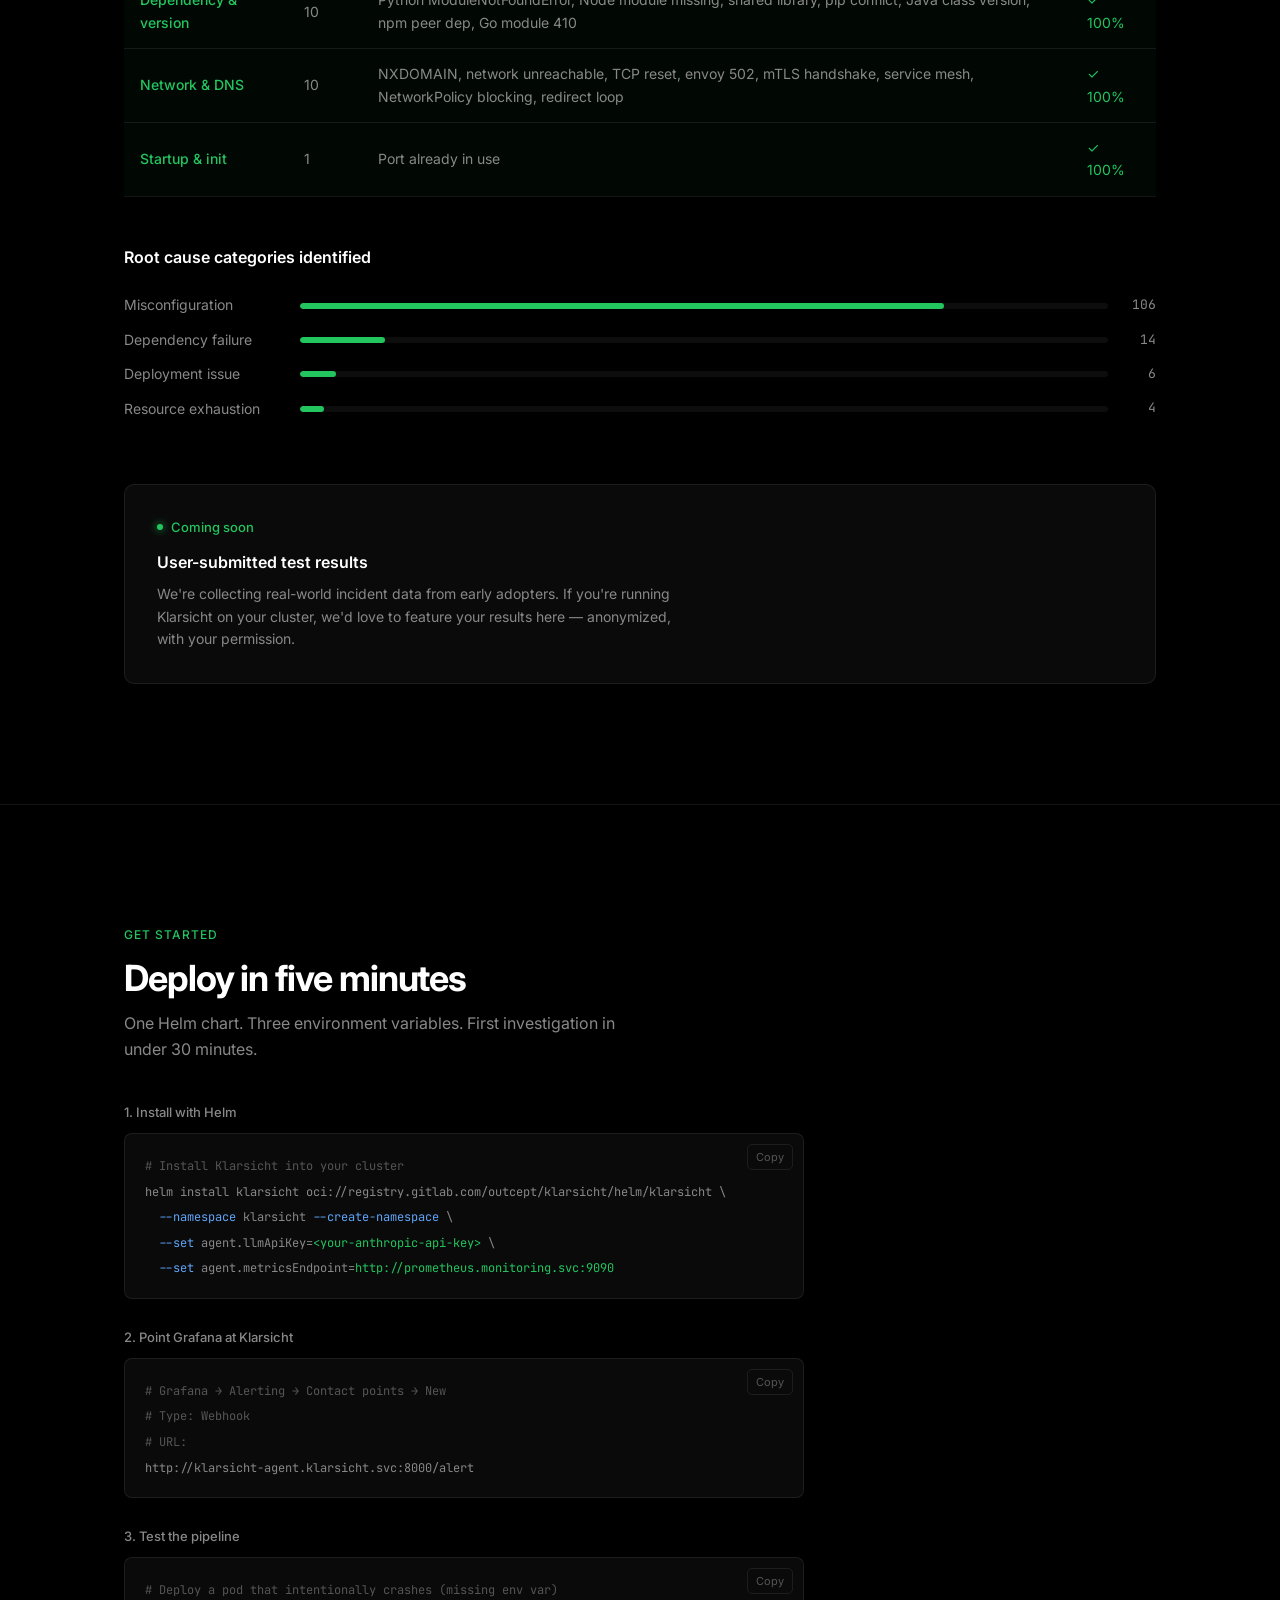
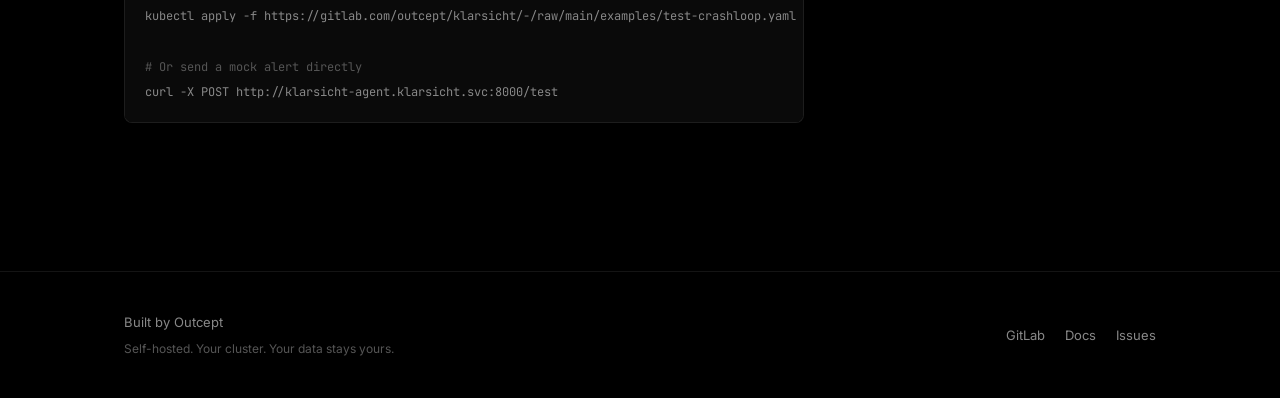
==== commit 2e42d52d: "Remove View Source button, add mobile burger menu - Replaced "View source" CTA with "How it works" s" ====
--- a/landing/index.html
+++ b/landing/index.html
@@ -41,7 +41,15 @@
     .nav-links a:hover { color: var(--text); }
     .nav-cta { color: var(--bg) !important; background: var(--text); padding: 7px 14px; border-radius: 6px; font-weight: 500; font-size: 13px !important; transition: opacity 0.2s; }
     .nav-cta:hover { opacity: 0.85; }
-    @media (max-width: 600px) { .nav-links a:not(.nav-cta) { display: none; } }
+    .burger { display: none; background: none; border: none; cursor: pointer; padding: 8px; color: var(--dim); }
+    .burger svg { width: 22px; height: 22px; }
+    @media (max-width: 700px) {
+      .burger { display: block; }
+      .nav-links { display: none; position: fixed; top: 50px; left: 0; right: 0; bottom: 0; flex-direction: column; gap: 0; background: rgba(0,0,0,0.97); backdrop-filter: blur(16px); padding: 16px 24px; z-index: 99; }
+      .nav-links.open { display: flex; }
+      .nav-links a { font-size: 16px; padding: 14px 0; border-bottom: 1px solid var(--border); }
+      .nav-links .nav-cta { margin-top: 12px; text-align: center; border-bottom: none; padding: 12px 0; }
+    }
 
     /* Hero */
     .hero { padding: 160px 0 100px; text-align: center; }
@@ -256,13 +264,15 @@
 <nav>
   <div class="container">
     <a href="#" class="nav-logo"><span class="mark">K</span> Klarsicht</a>
+    <button class="burger" onclick="document.querySelector('.nav-links').classList.toggle('open')" aria-label="Menu">
+      <svg viewBox="0 0 24 24" fill="none" stroke="currentColor" stroke-width="2" stroke-linecap="round"><line x1="3" y1="6" x2="21" y2="6"/><line x1="3" y1="12" x2="21" y2="12"/><line x1="3" y1="18" x2="21" y2="18"/></svg>
+    </button>
     <div class="nav-links">
-      <a href="#how">How it works</a>
-      <a href="#architecture">Architecture</a>
-      <a href="#integrations">Integrations</a>
-      <a href="#results">Results</a>
-      <a href="#install">Install</a>
-      <a href="https://gitlab.com/outcept/klarsicht" target="_blank" rel="noopener" class="nav-cta">GitLab</a>
+      <a href="#how" onclick="this.parentElement.classList.remove('open')">How it works</a>
+      <a href="#architecture" onclick="this.parentElement.classList.remove('open')">Architecture</a>
+      <a href="#integrations" onclick="this.parentElement.classList.remove('open')">Integrations</a>
+      <a href="#results" onclick="this.parentElement.classList.remove('open')">Results</a>
+      <a href="#install" onclick="this.parentElement.classList.remove('open')">Install</a>
     </div>
   </div>
 </nav>
@@ -275,7 +285,7 @@
     <p class="hero-sub">Klarsicht is an AI agent that receives your Grafana alerts, inspects your cluster, and delivers root cause analysis before you open a terminal.</p>
     <div class="hero-ctas">
       <a href="#install" class="btn btn-primary">Deploy in 5 minutes</a>
-      <a href="https://gitlab.com/outcept/klarsicht" target="_blank" rel="noopener" class="btn btn-ghost">View source</a>
+      <a href="#how" class="btn btn-ghost">How it works</a>
     </div>
     <div class="hero-stat">
       <div><div class="num green">&lt;60s</div><div class="label">Time to RCA</div></div>
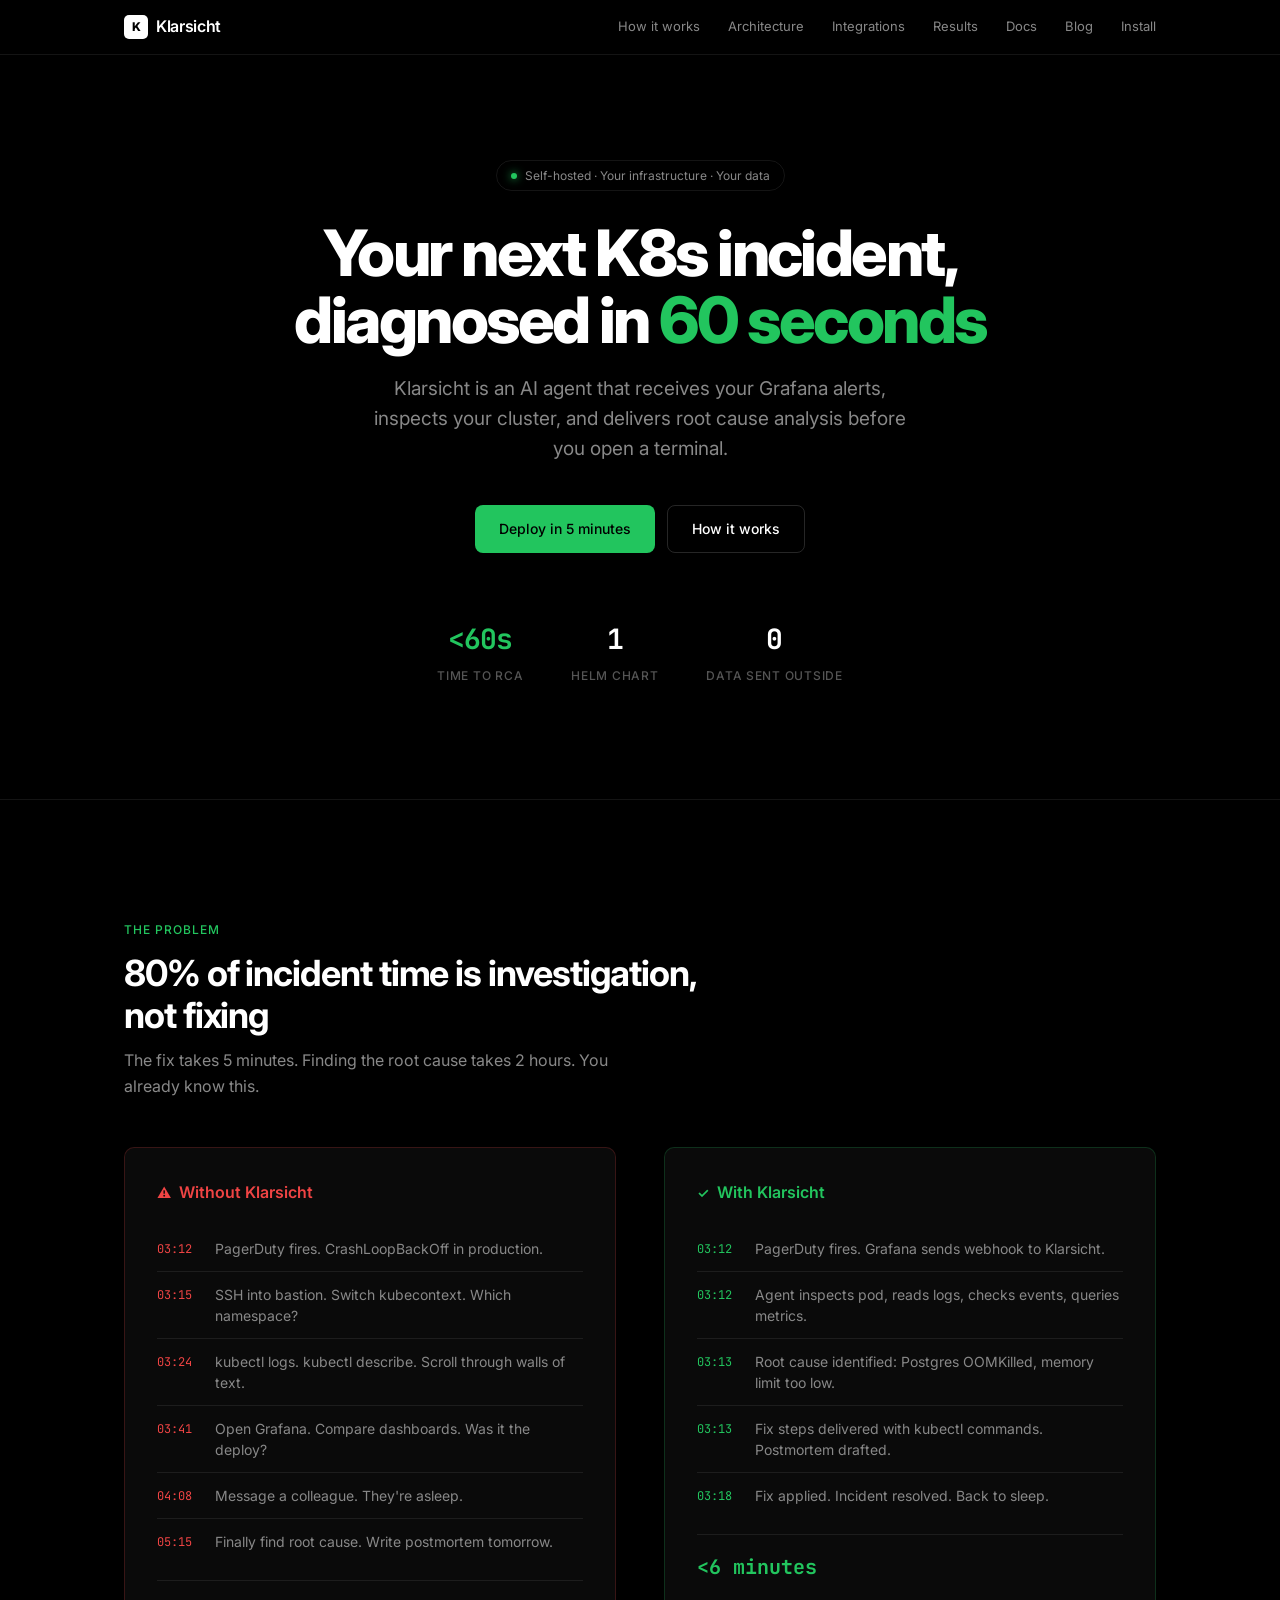
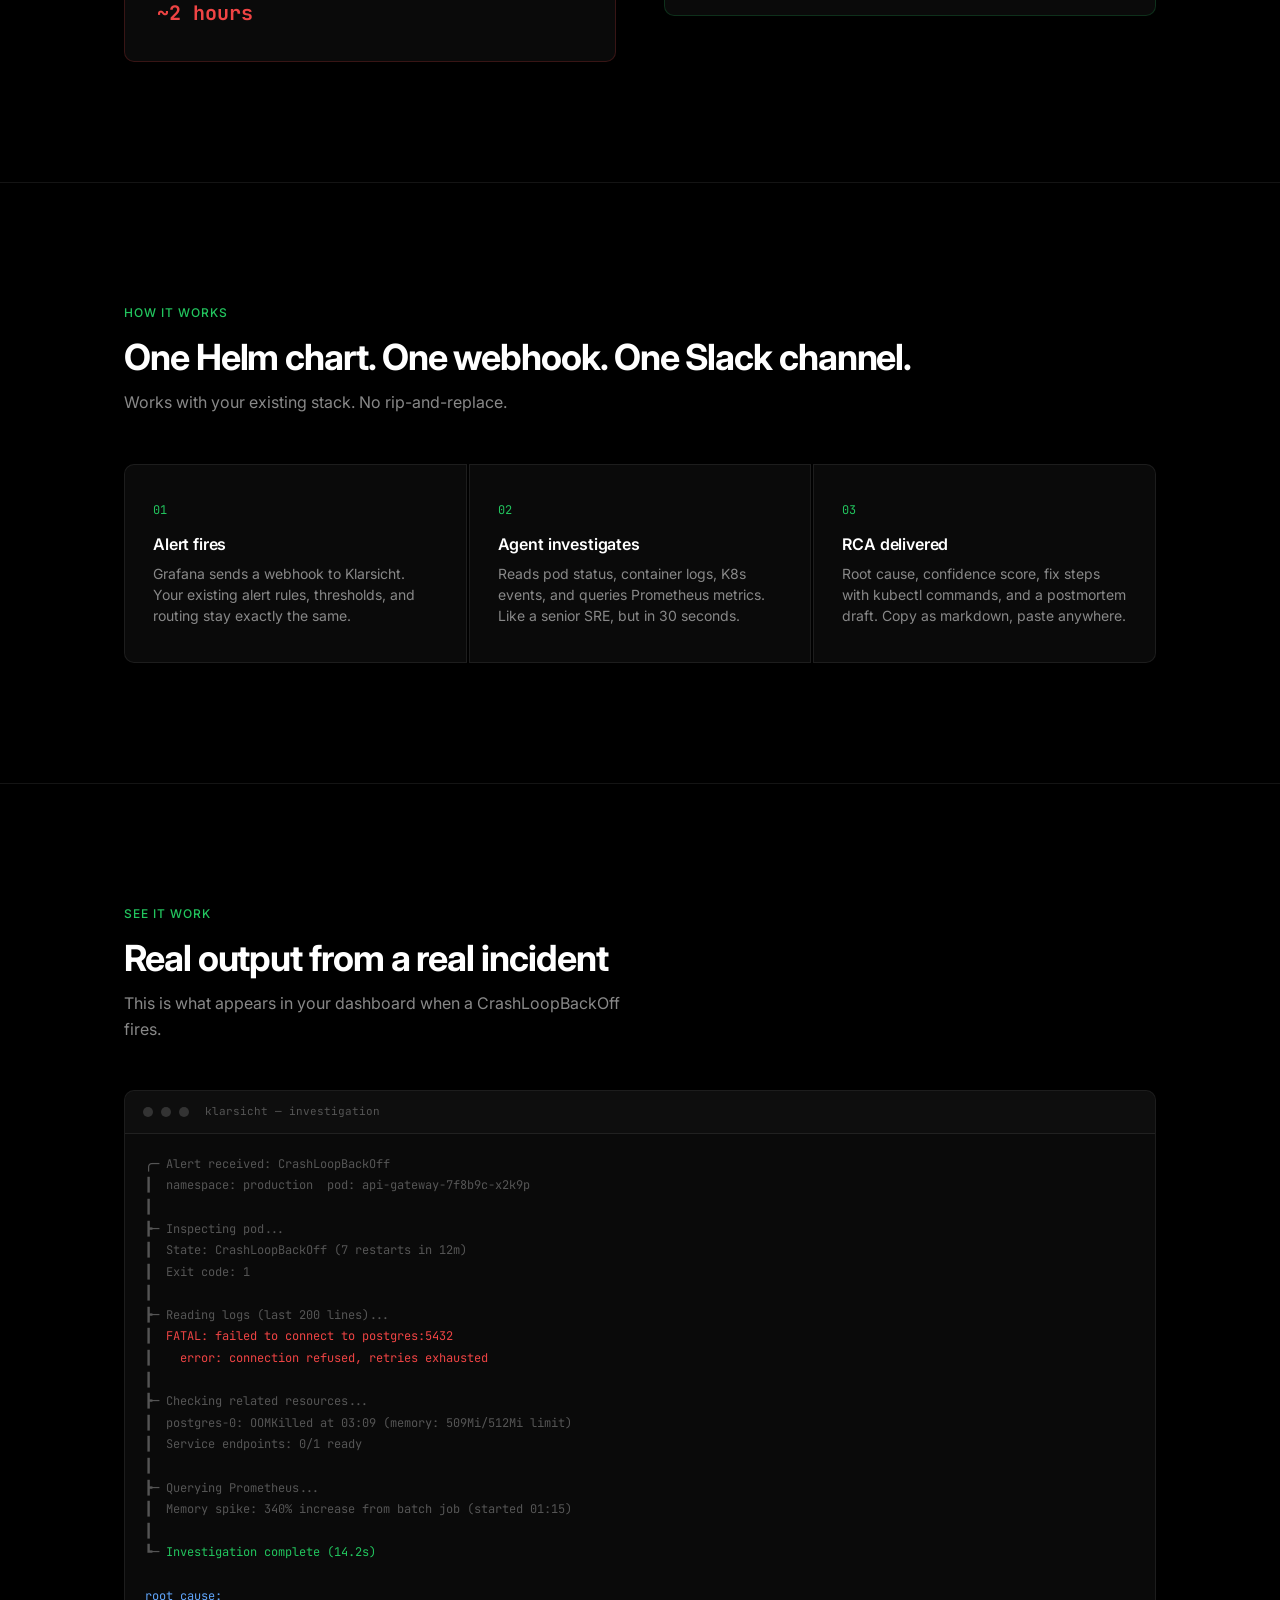
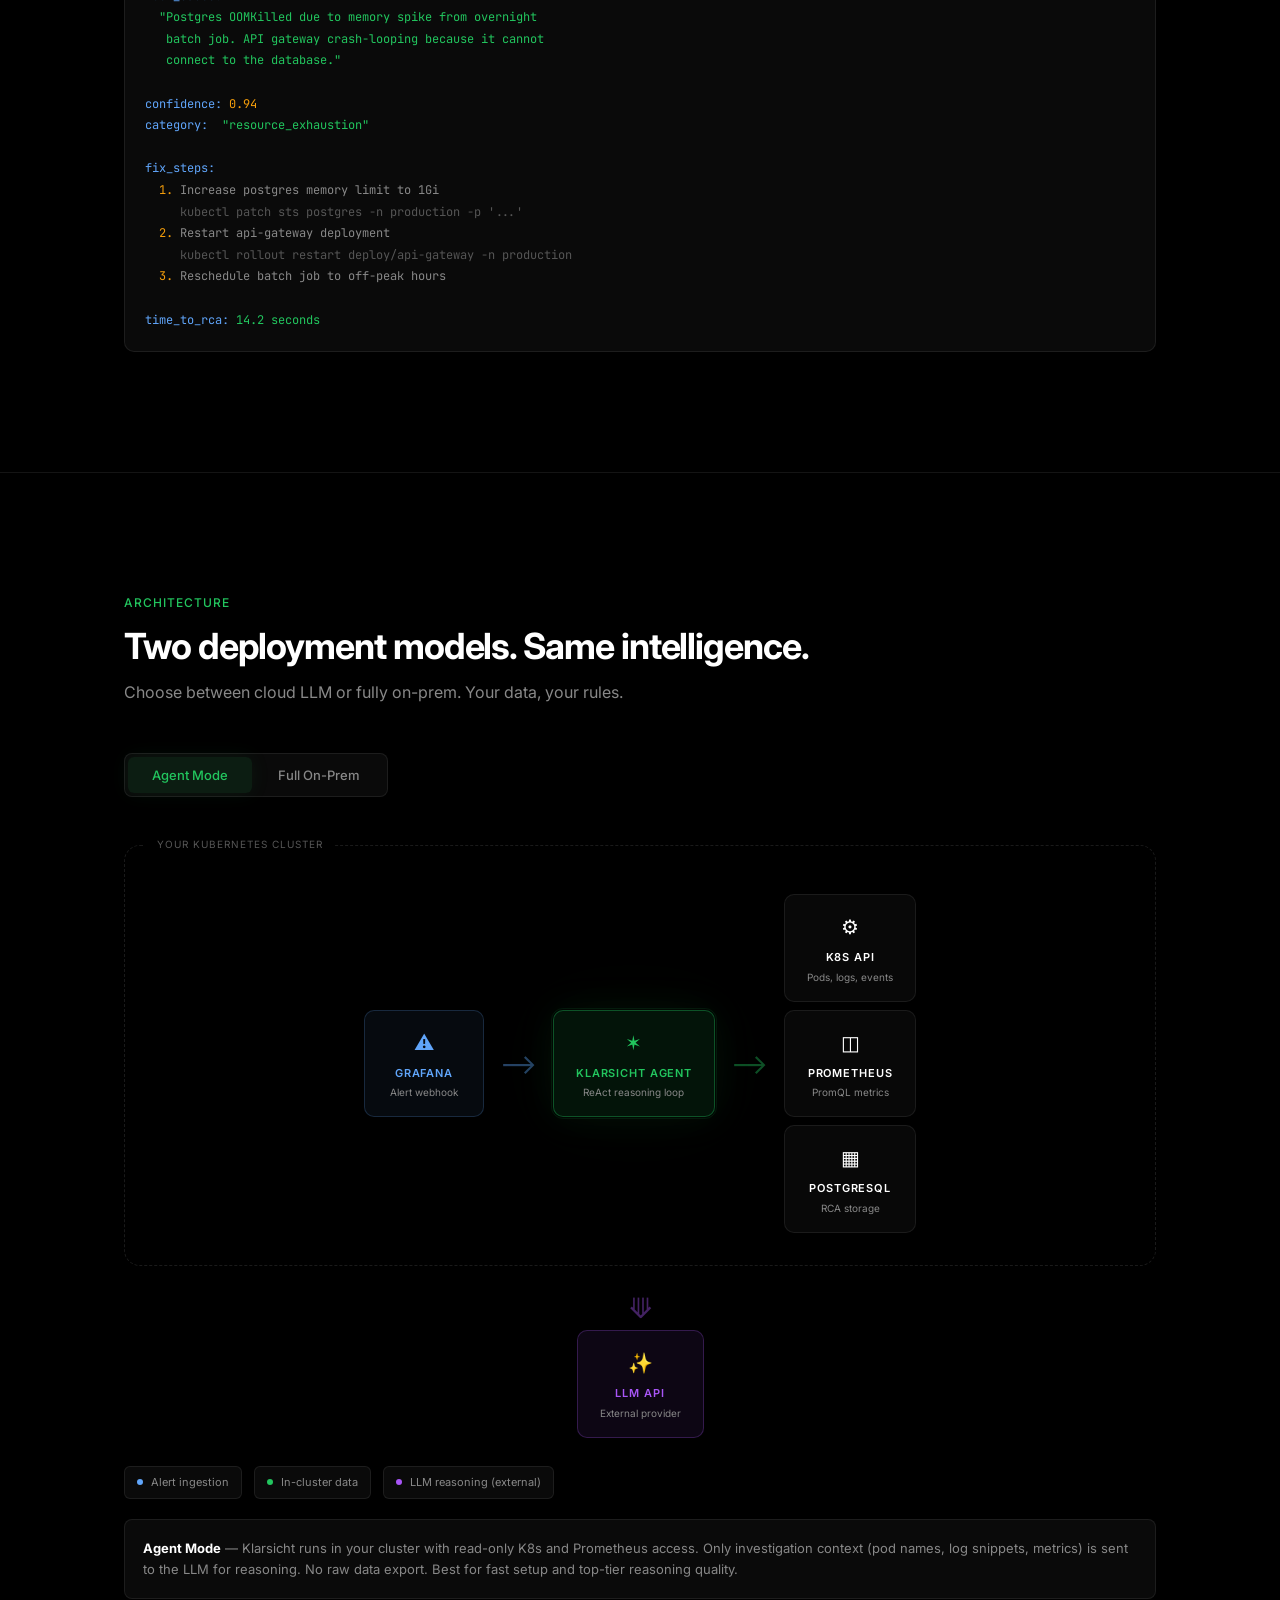
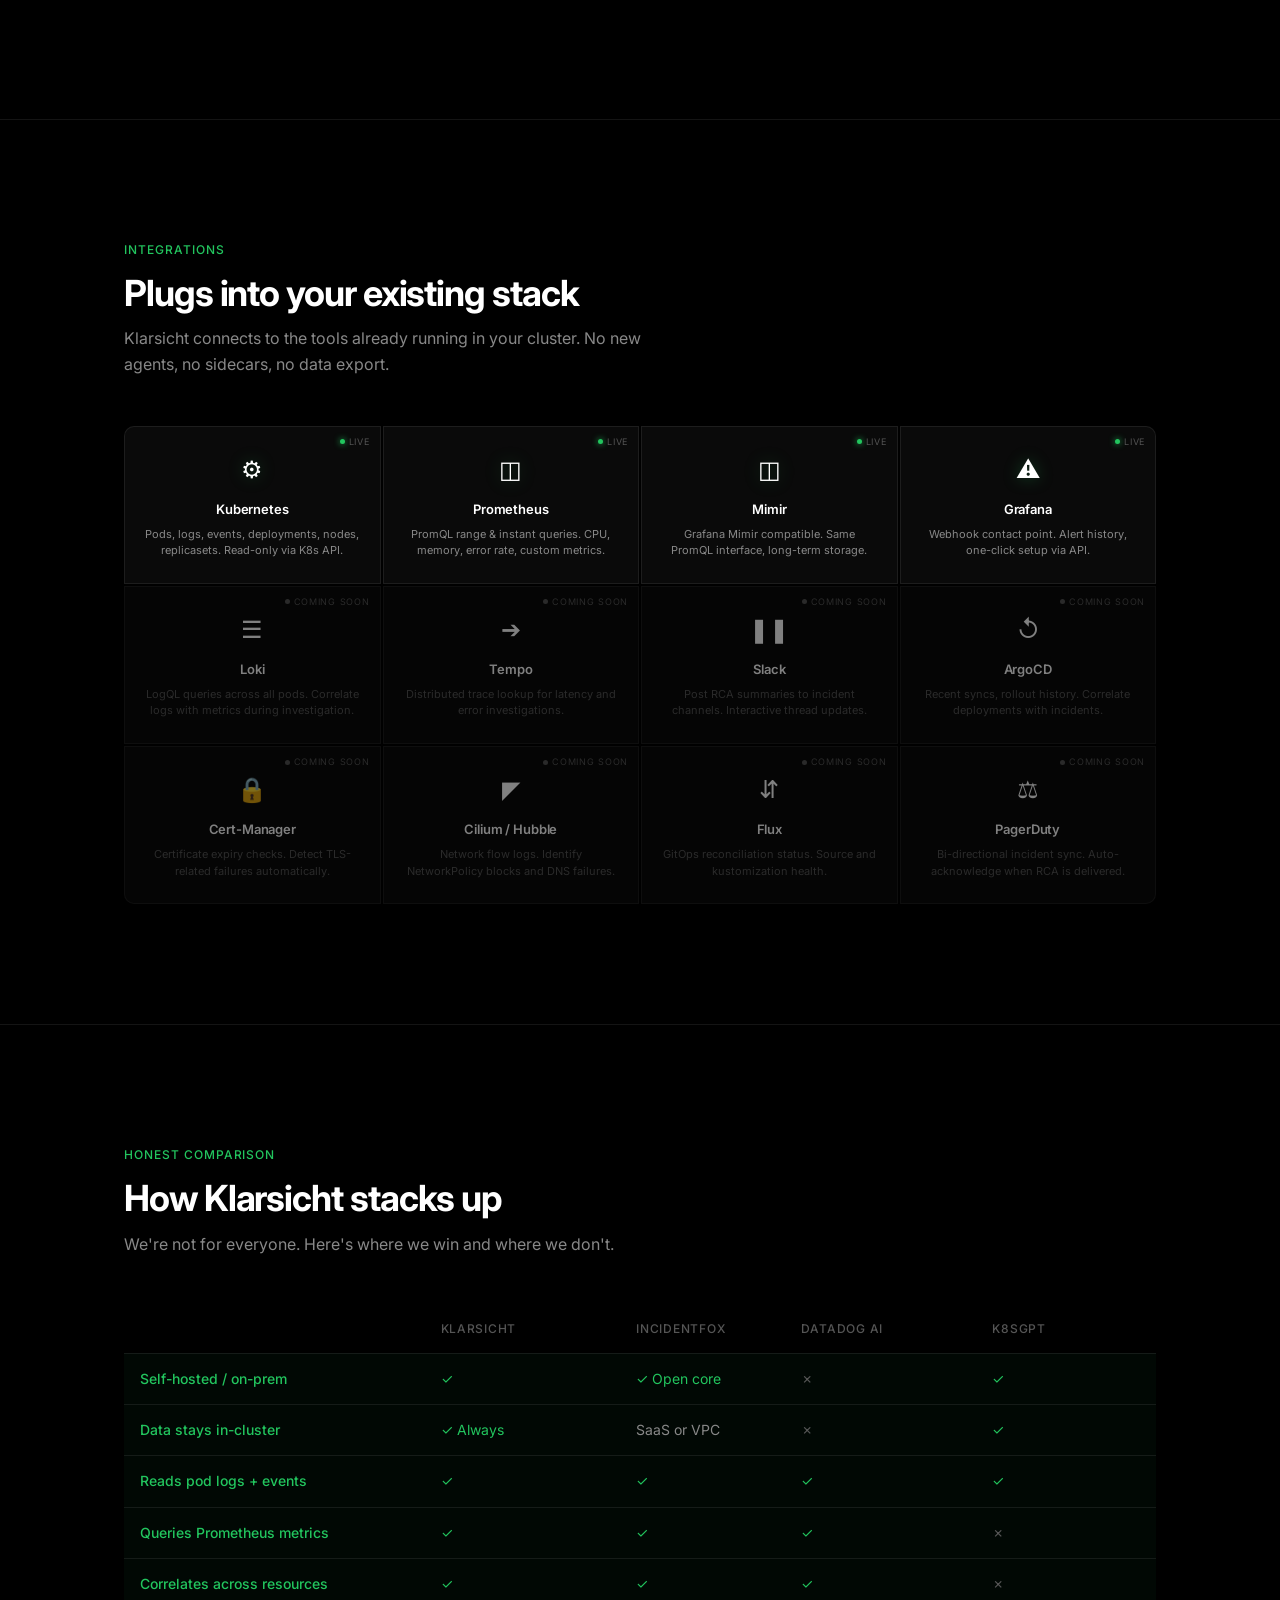
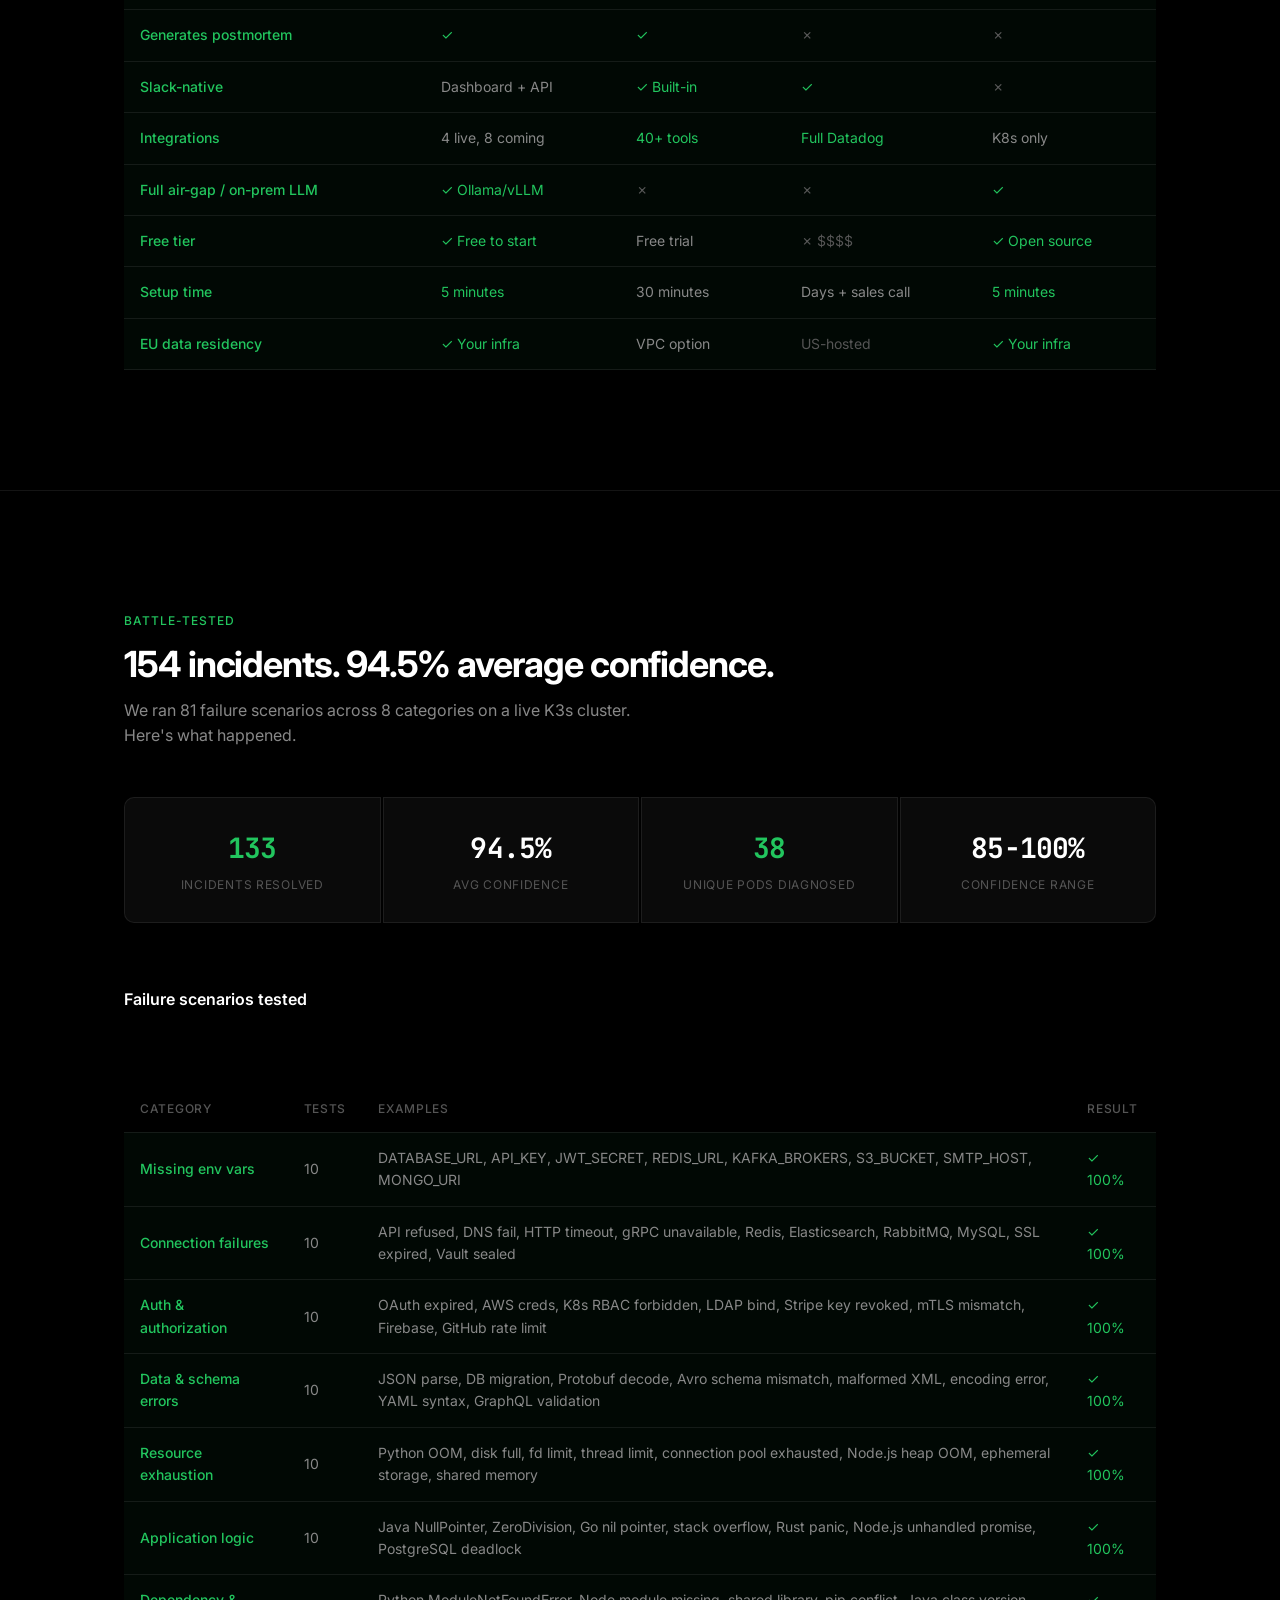
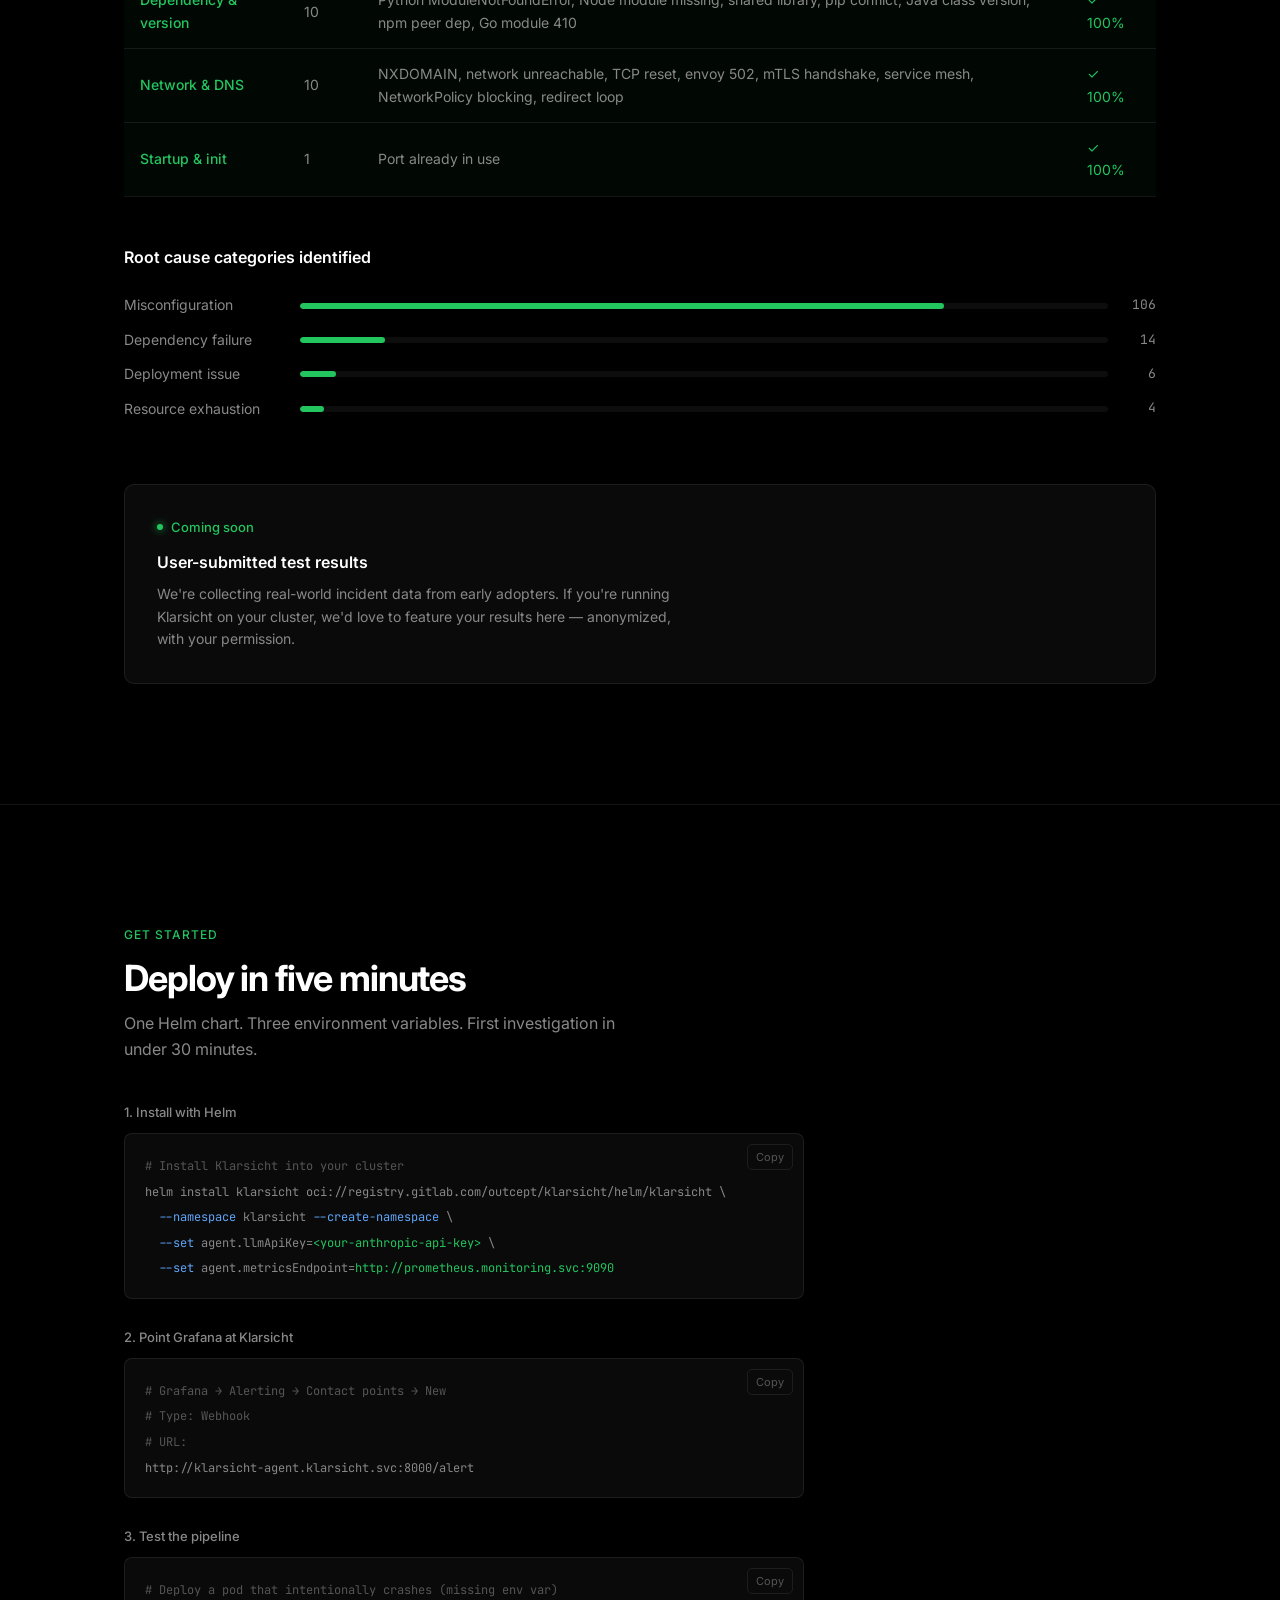
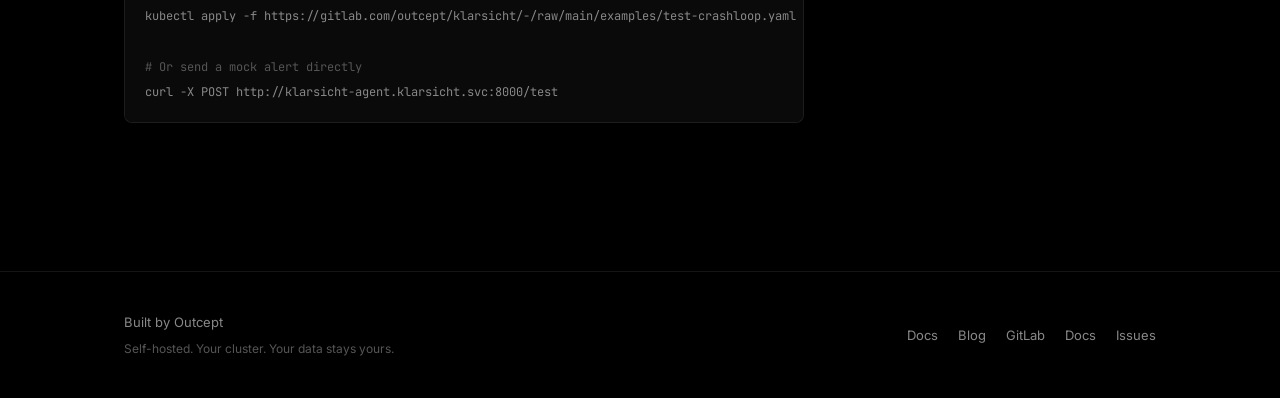
==== commit b65f67ac: "Link Docs and Blog in landing page nav and footer Co-Authored-By: Claude Opus 4.6 (1M context) <nore" ====
--- a/landing/index.html
+++ b/landing/index.html
@@ -272,6 +272,8 @@
       <a href="#architecture" onclick="this.parentElement.classList.remove('open')">Architecture</a>
       <a href="#integrations" onclick="this.parentElement.classList.remove('open')">Integrations</a>
       <a href="#results" onclick="this.parentElement.classList.remove('open')">Results</a>
+      <a href="/site/docs/" onclick="this.parentElement.classList.remove('open')">Docs</a>
+      <a href="/site/blog/" onclick="this.parentElement.classList.remove('open')">Blog</a>
       <a href="#install" onclick="this.parentElement.classList.remove('open')">Install</a>
     </div>
   </div>
@@ -823,6 +825,8 @@
         <span class="footer-tagline">Self-hosted. Your cluster. Your data stays yours.</span>
       </div>
       <div class="footer-links">
+        <a href="/site/docs/">Docs</a>
+        <a href="/site/blog/">Blog</a>
         <a href="https://gitlab.com/outcept/klarsicht" target="_blank" rel="noopener">GitLab</a>
         <a href="https://gitlab.com/outcept/klarsicht/-/blob/main/README.md" target="_blank" rel="noopener">Docs</a>
         <a href="https://gitlab.com/outcept/klarsicht/-/issues" target="_blank" rel="noopener">Issues</a>
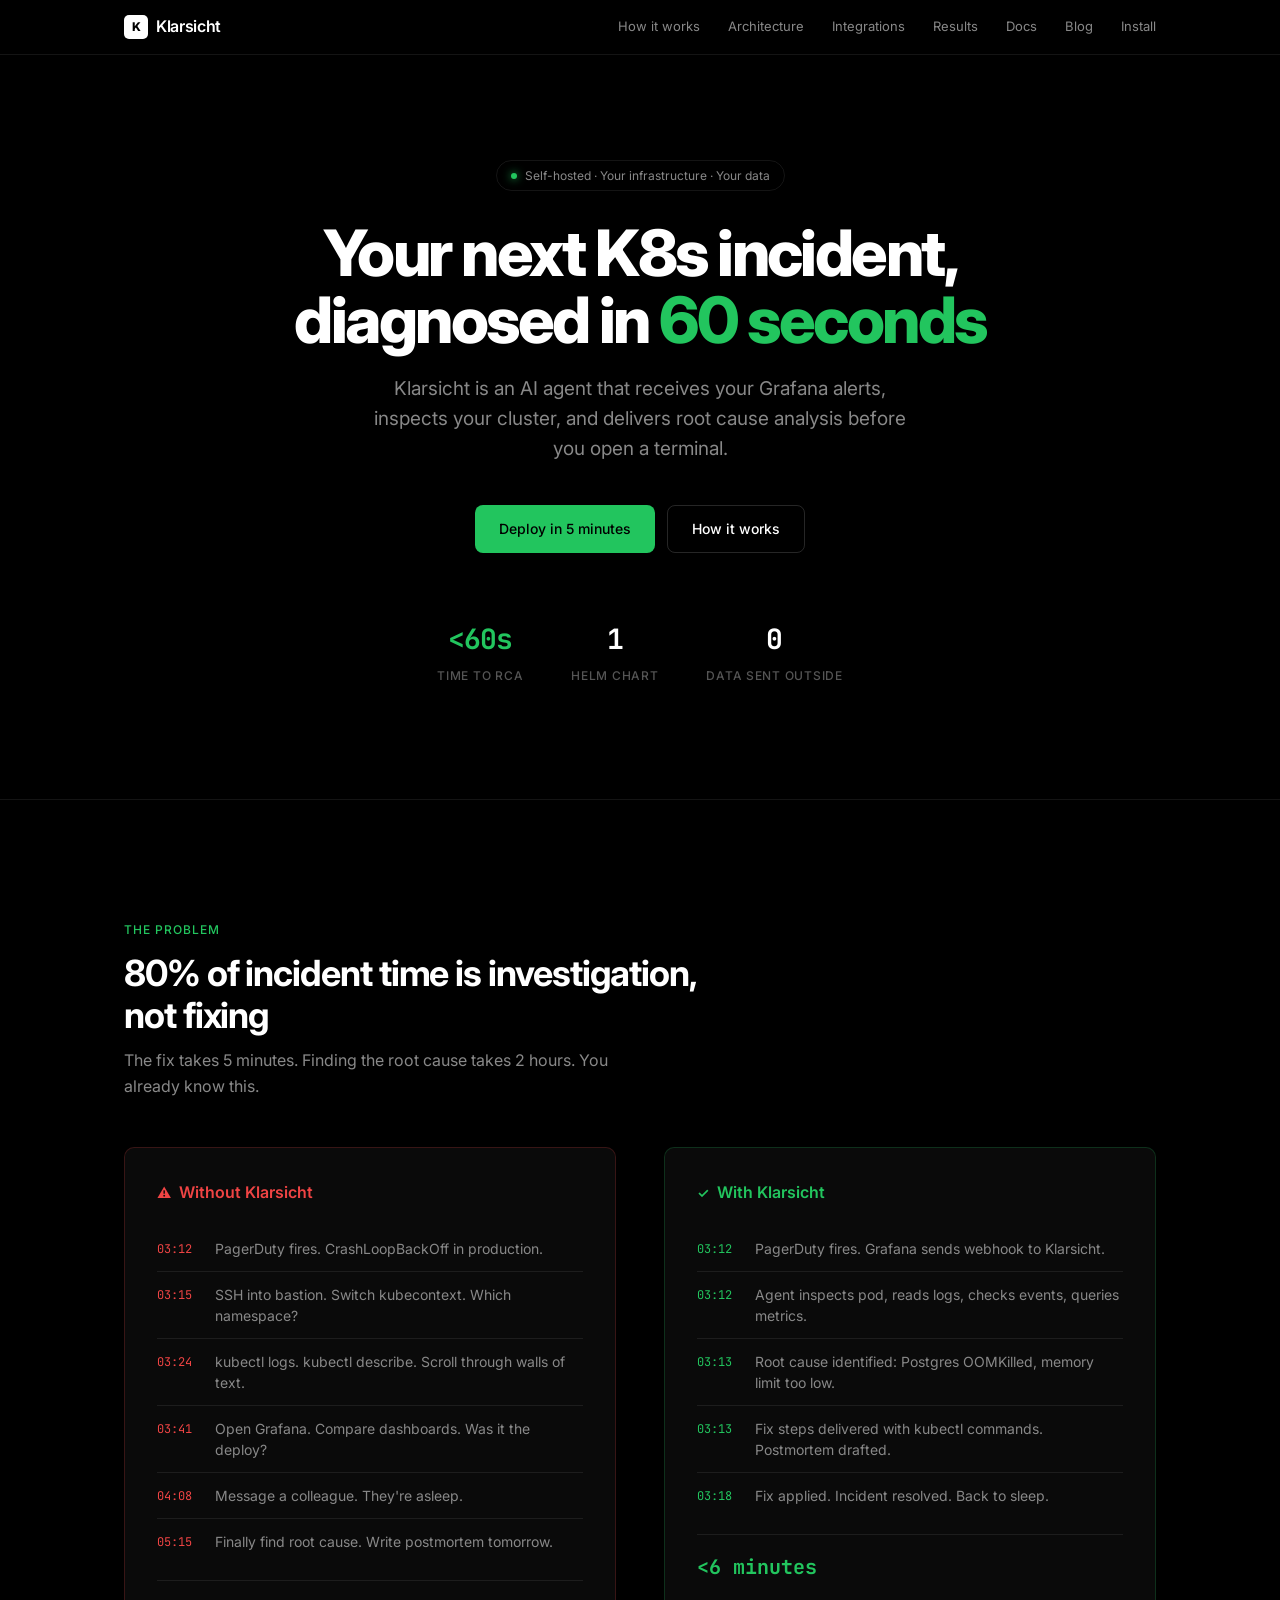
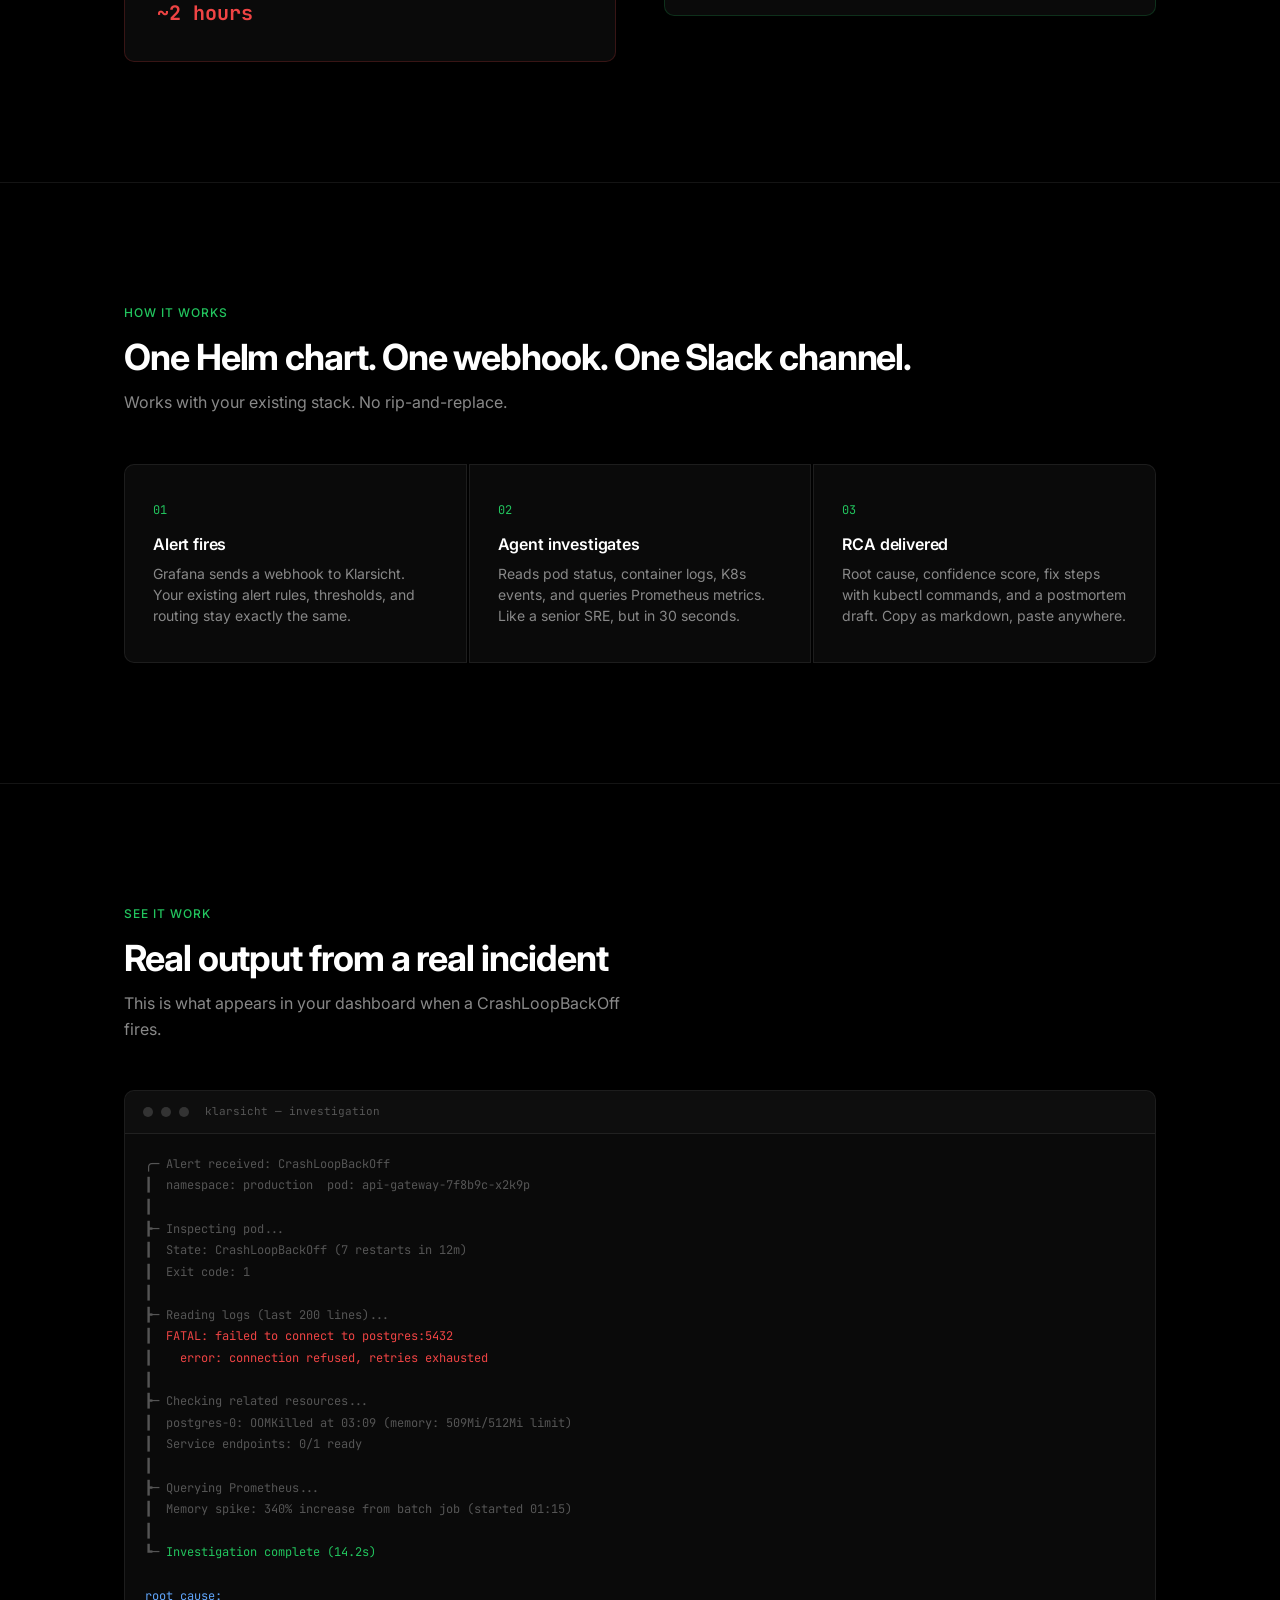
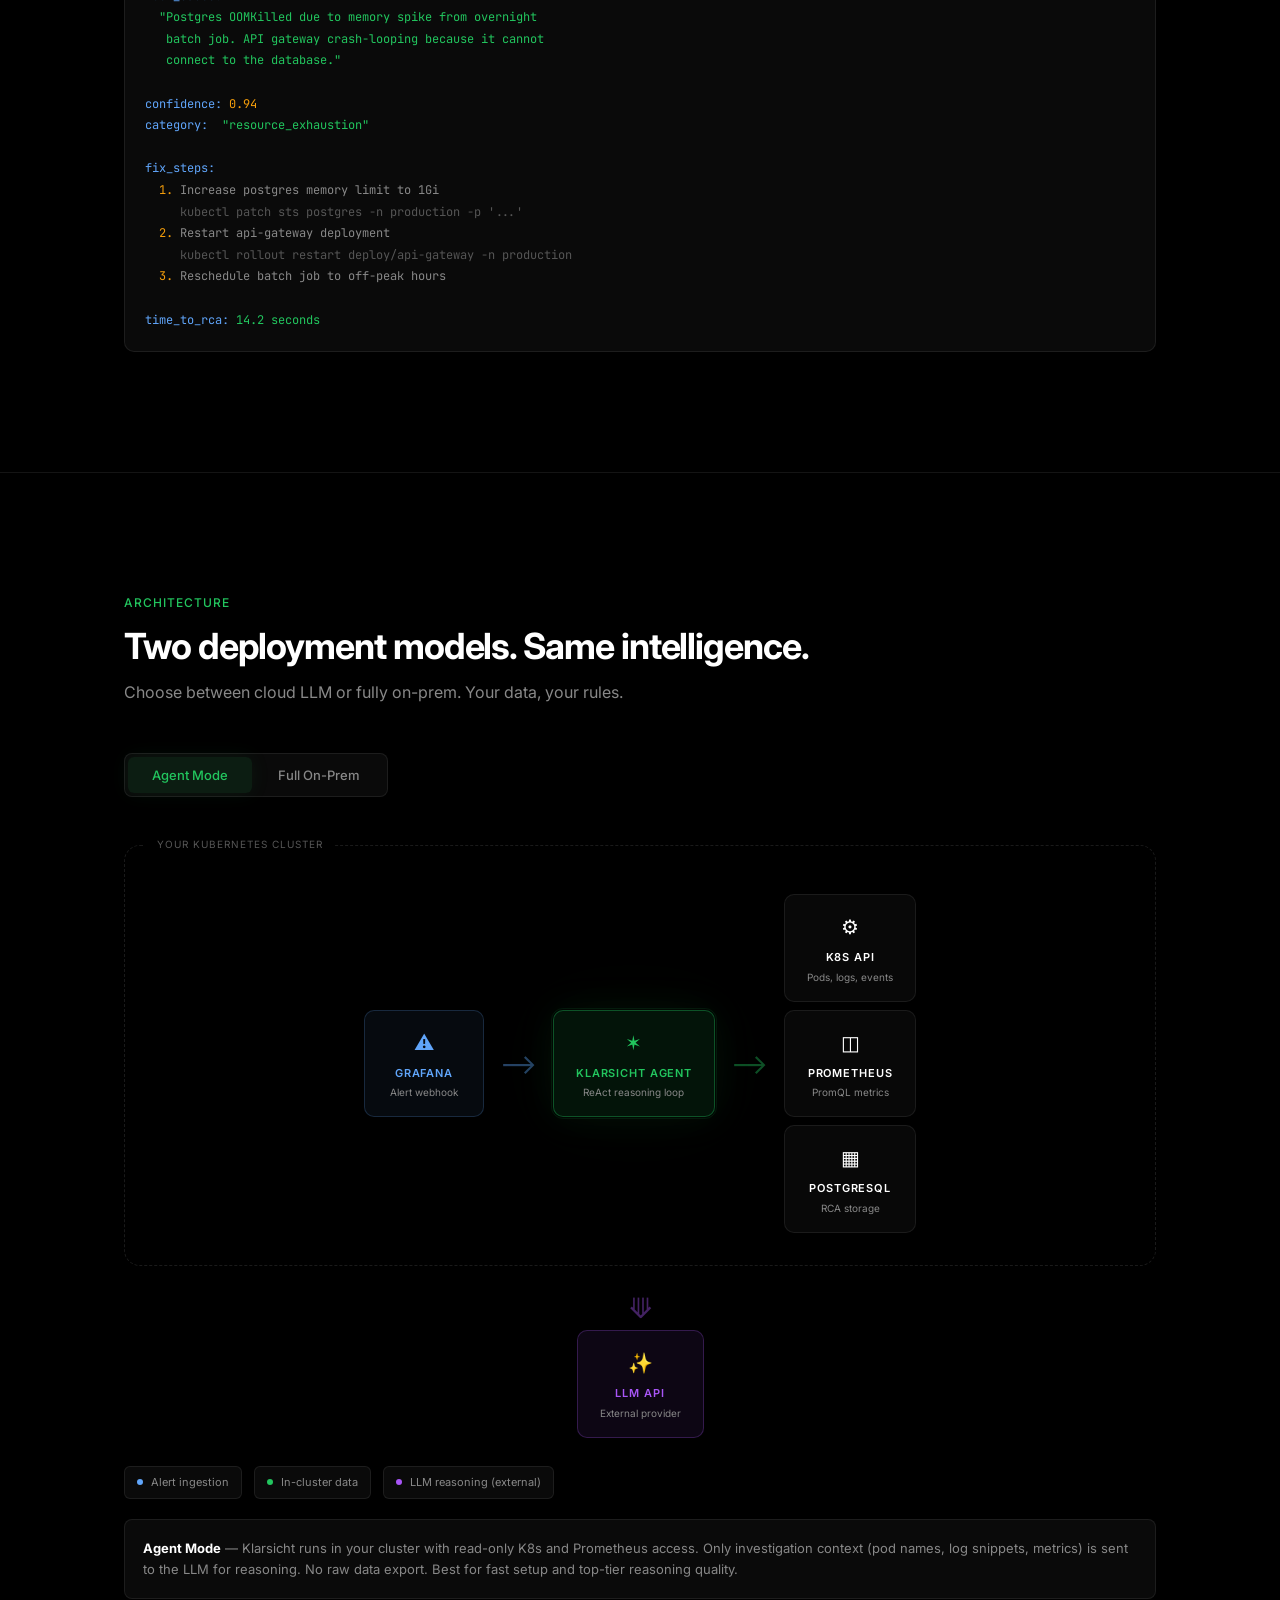
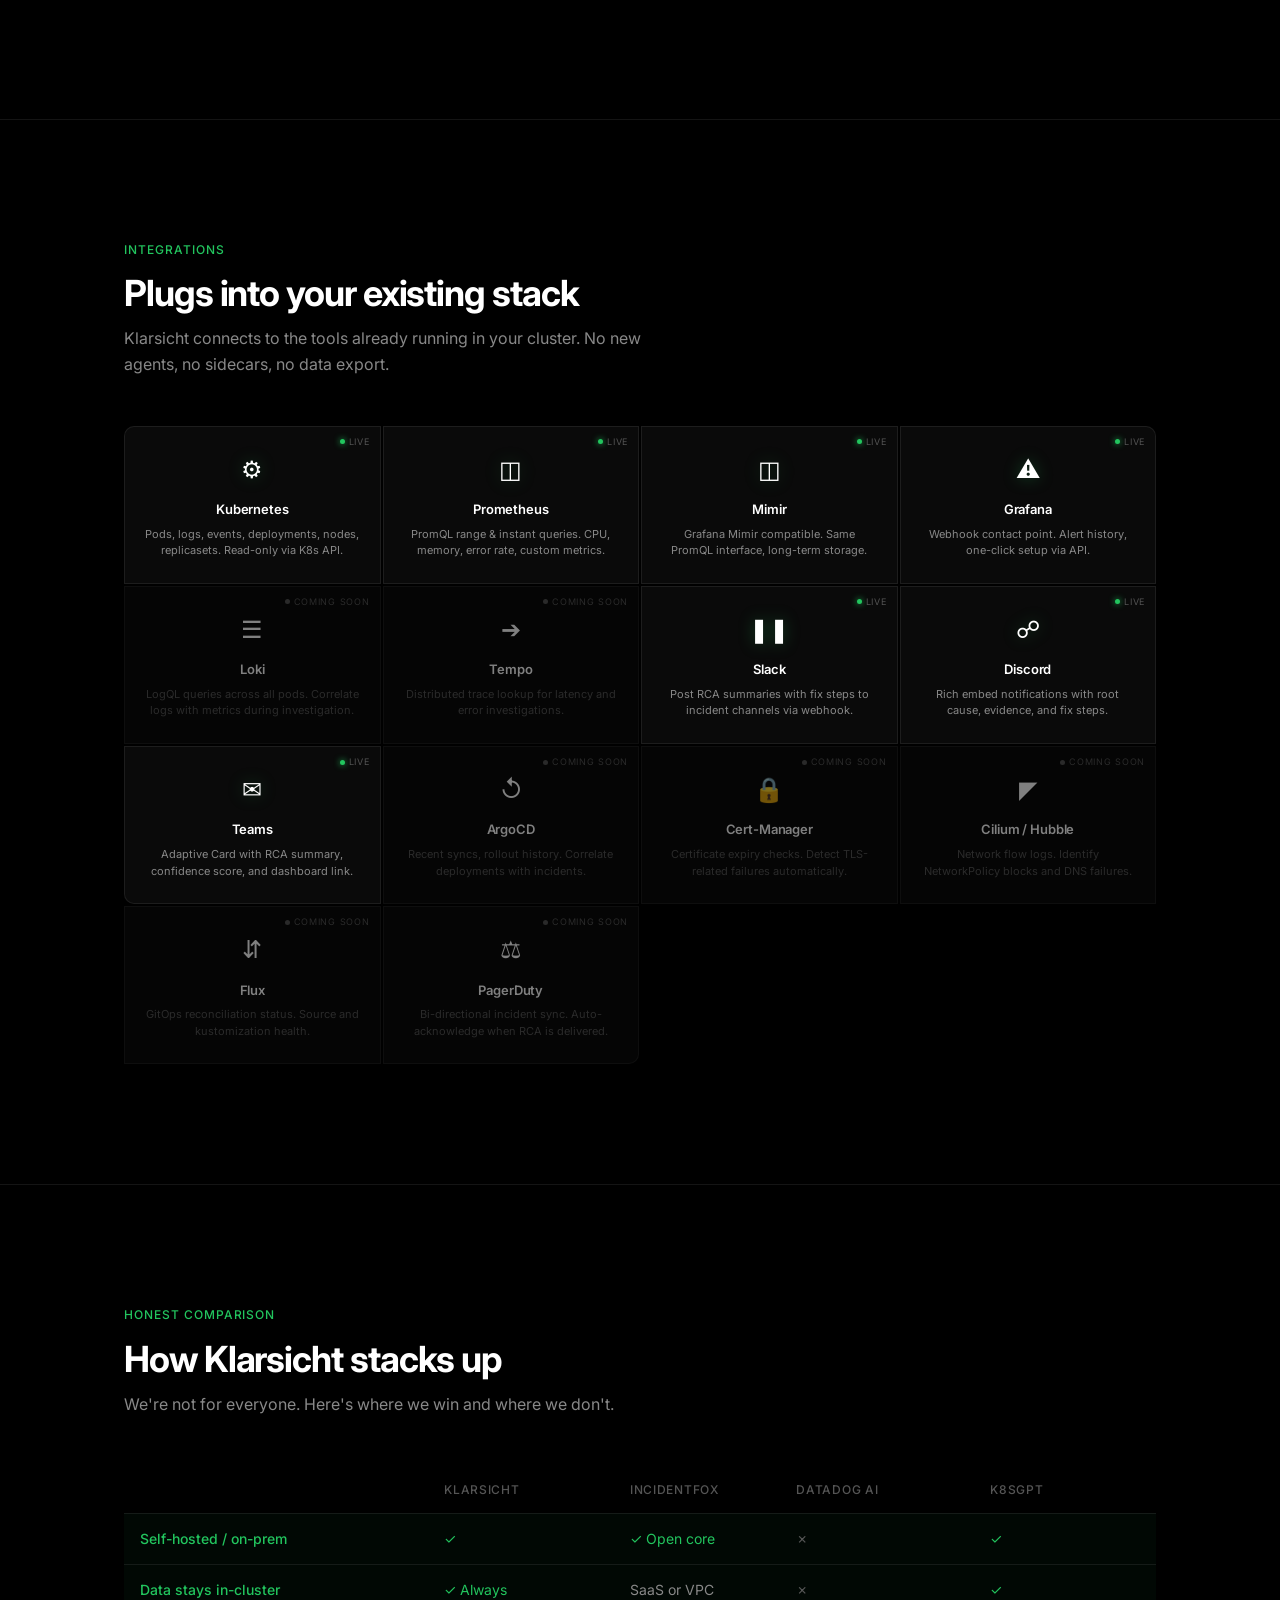
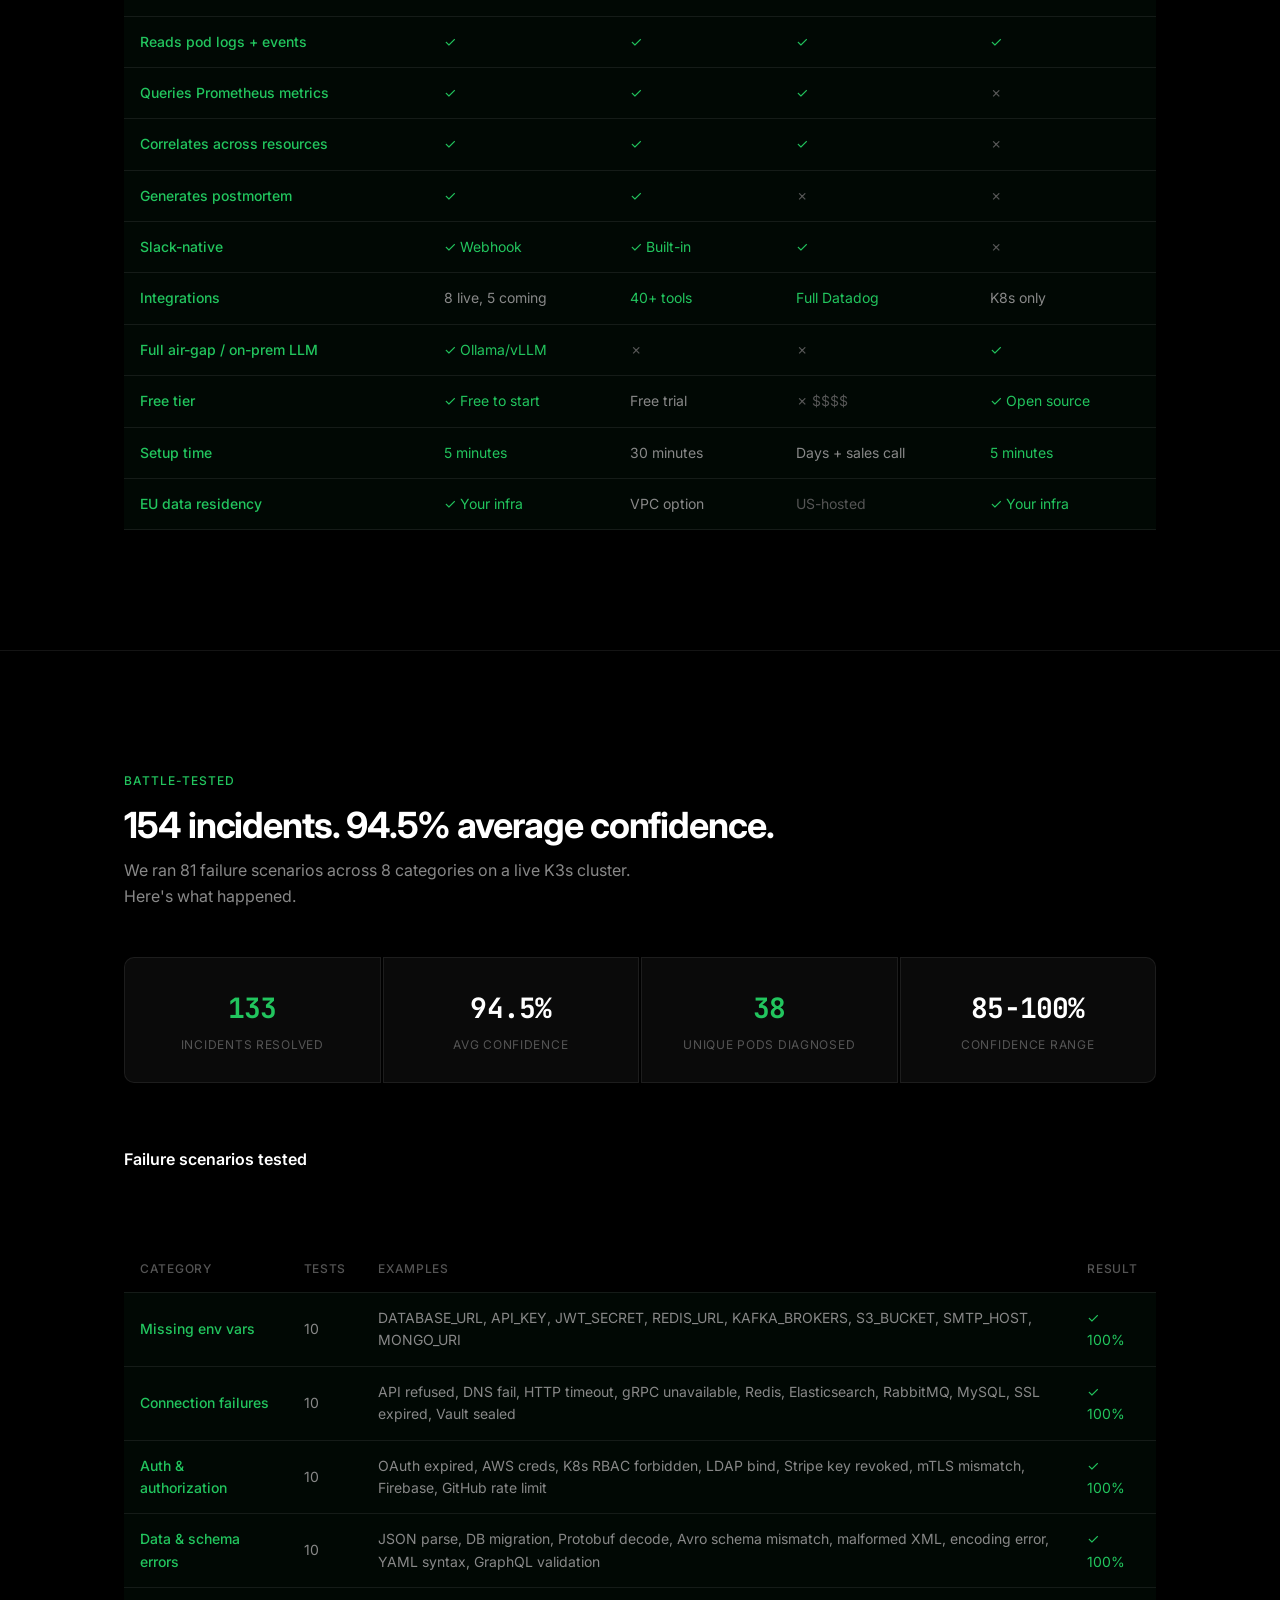
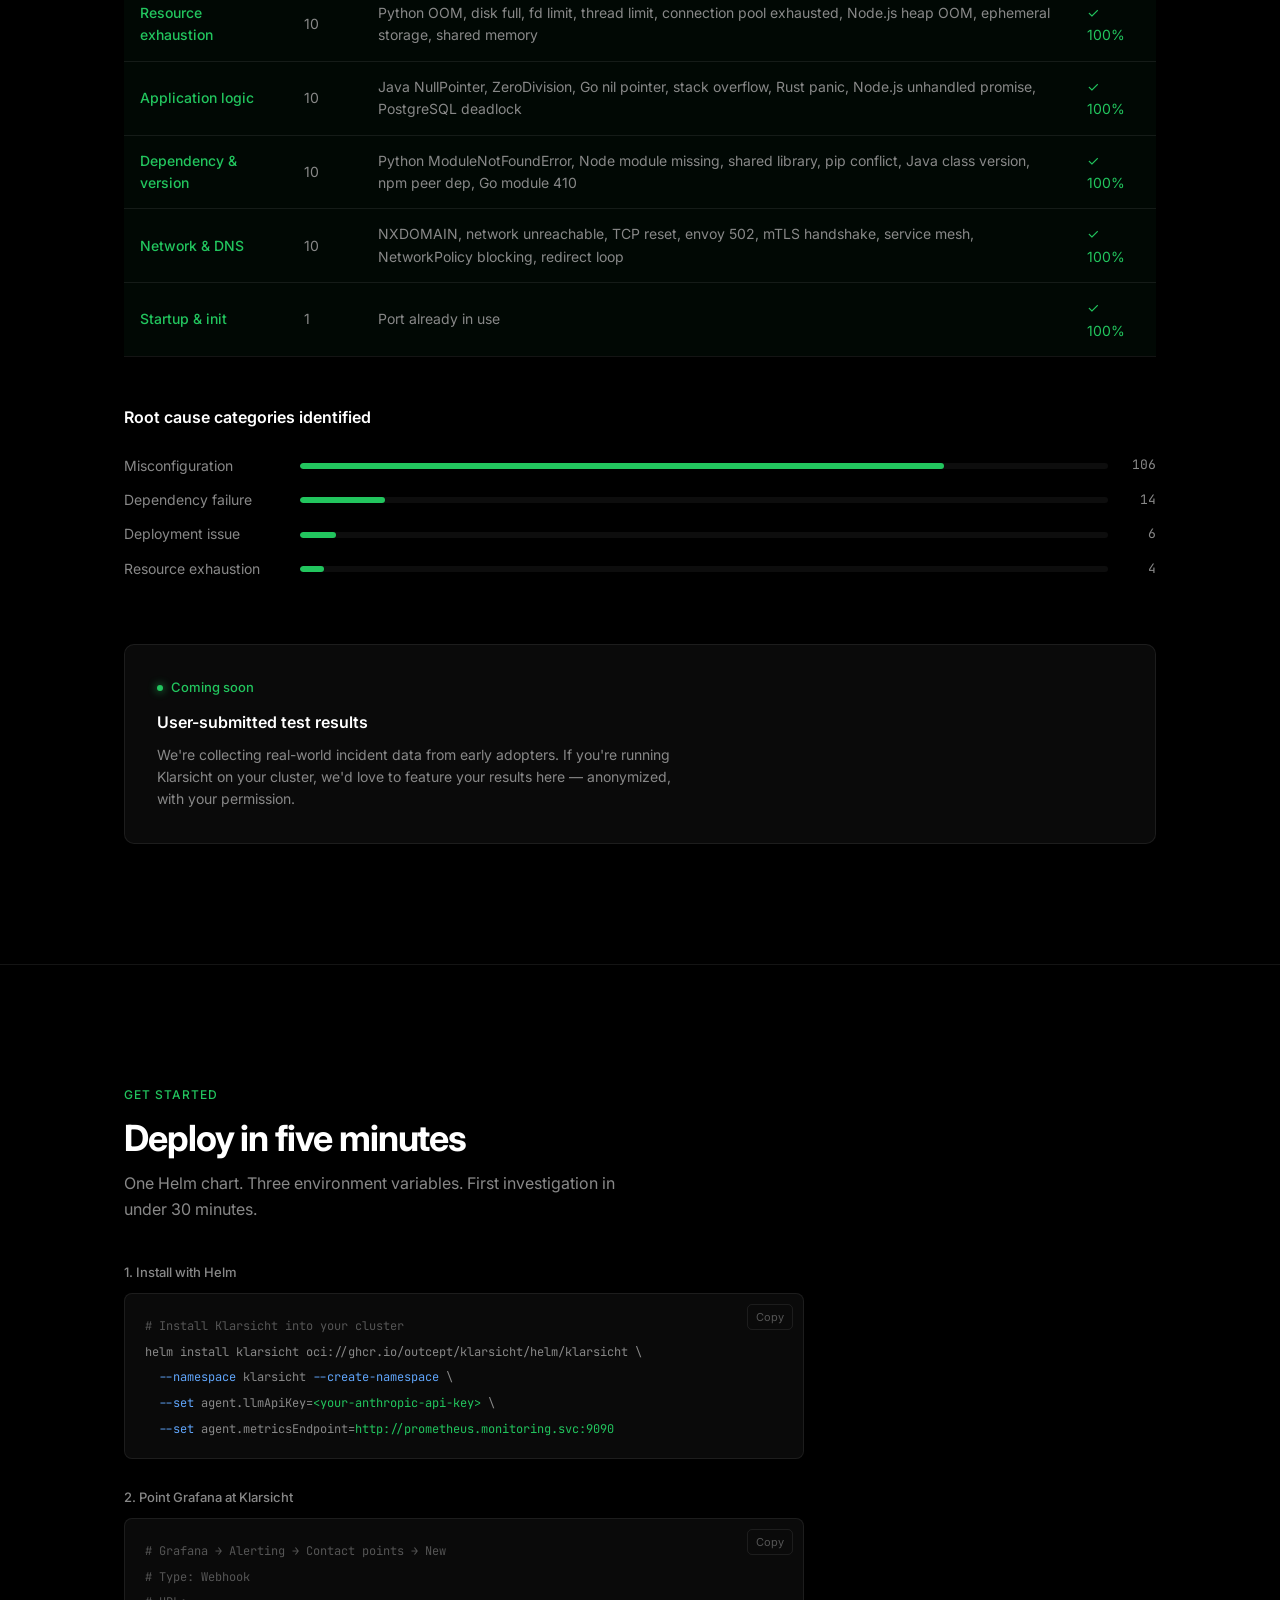
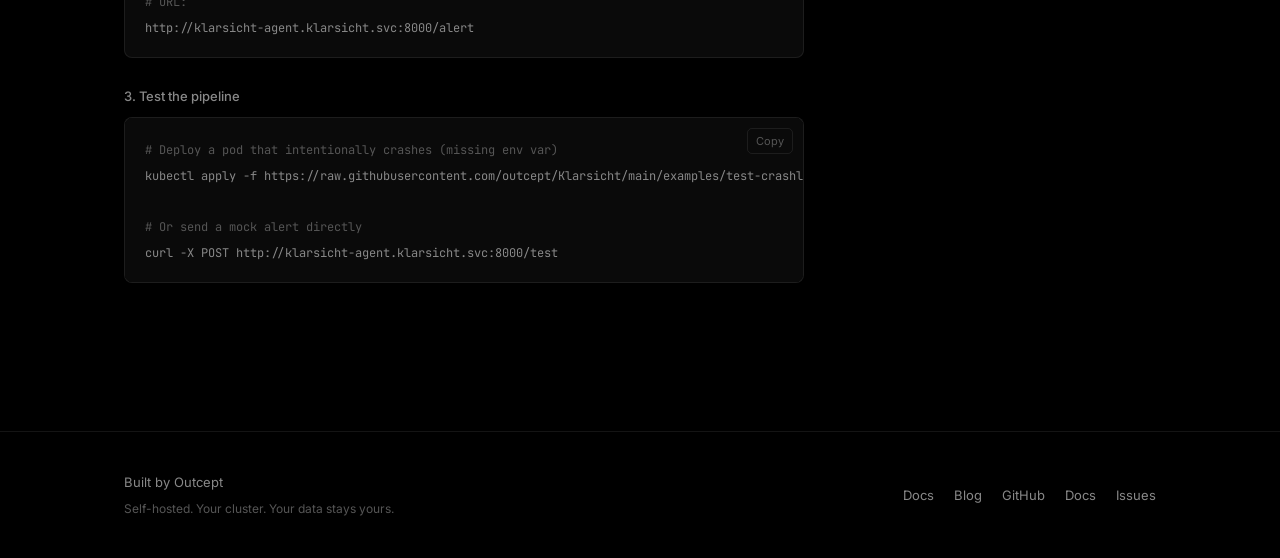
==== commit d7fe5ae2: "Add Slack and Discord notifications Slack: Block Kit message with header, fields, evidence, fix step" ====
--- a/landing/index.html
+++ b/landing/index.html
@@ -45,9 +45,9 @@
     .burger svg { width: 22px; height: 22px; }
     @media (max-width: 700px) {
       .burger { display: block; }
-      .nav-links { display: none; position: fixed; top: 50px; left: 0; right: 0; bottom: 0; flex-direction: column; gap: 0; background: rgba(0,0,0,0.97); backdrop-filter: blur(16px); padding: 16px 24px; z-index: 99; }
+      .nav-links { display: none; position: fixed; top: 50px; left: 0; right: 0; height: 100vh; flex-direction: column; gap: 0; background: #000; padding: 16px 24px; z-index: 99; }
       .nav-links.open { display: flex; }
-      .nav-links a { font-size: 16px; padding: 14px 0; border-bottom: 1px solid var(--border); }
+      .nav-links a { font-size: 18px; padding: 20px 0; border-bottom: 1px solid var(--border); display: block; }
       .nav-links .nav-cta { margin-top: 12px; text-align: center; border-bottom: none; padding: 12px 0; }
     }
 
@@ -272,8 +272,8 @@
       <a href="#architecture" onclick="this.parentElement.classList.remove('open')">Architecture</a>
       <a href="#integrations" onclick="this.parentElement.classList.remove('open')">Integrations</a>
       <a href="#results" onclick="this.parentElement.classList.remove('open')">Results</a>
-      <a href="/site/docs/" onclick="this.parentElement.classList.remove('open')">Docs</a>
-      <a href="/site/blog/" onclick="this.parentElement.classList.remove('open')">Blog</a>
+      <a href="/docs/" onclick="this.parentElement.classList.remove('open')">Docs</a>
+      <a href="/blog/" onclick="this.parentElement.classList.remove('open')">Blog</a>
       <a href="#install" onclick="this.parentElement.classList.remove('open')">Install</a>
     </div>
   </div>
@@ -573,11 +573,23 @@
         <div class="int-name">Tempo</div>
         <div class="int-desc">Distributed trace lookup for latency and error investigations.</div>
       </div>
-      <div class="int-card int-soon">
-        <div class="int-status"><span class="int-dot int-dot-soon"></span> Coming soon</div>
+      <div class="int-card int-active">
+        <div class="int-status"><span class="int-dot int-dot-live"></span> Live</div>
         <div class="int-icon">&#10074;&#10074;</div>
         <div class="int-name">Slack</div>
-        <div class="int-desc">Post RCA summaries to incident channels. Interactive thread updates.</div>
+        <div class="int-desc">Post RCA summaries with fix steps to incident channels via webhook.</div>
+      </div>
+      <div class="int-card int-active">
+        <div class="int-status"><span class="int-dot int-dot-live"></span> Live</div>
+        <div class="int-icon">&#9741;</div>
+        <div class="int-name">Discord</div>
+        <div class="int-desc">Rich embed notifications with root cause, evidence, and fix steps.</div>
+      </div>
+      <div class="int-card int-active">
+        <div class="int-status"><span class="int-dot int-dot-live"></span> Live</div>
+        <div class="int-icon">&#9993;</div>
+        <div class="int-name">Teams</div>
+        <div class="int-desc">Adaptive Card with RCA summary, confidence score, and dashboard link.</div>
       </div>
       <div class="int-card int-soon">
         <div class="int-status"><span class="int-dot int-dot-soon"></span> Coming soon</div>
@@ -633,8 +645,8 @@
           <tr class="hl"><td>Queries Prometheus metrics</td><td><span class="check">&#10003;</span></td><td><span class="check">&#10003;</span></td><td><span class="check">&#10003;</span></td><td><span class="cross">&#10007;</span></td></tr>
           <tr class="hl"><td>Correlates across resources</td><td><span class="check">&#10003;</span></td><td><span class="check">&#10003;</span></td><td><span class="check">&#10003;</span></td><td><span class="cross">&#10007;</span></td></tr>
           <tr class="hl"><td>Generates postmortem</td><td><span class="check">&#10003;</span></td><td><span class="check">&#10003;</span></td><td><span class="cross">&#10007;</span></td><td><span class="cross">&#10007;</span></td></tr>
-          <tr class="hl"><td>Slack-native</td><td>Dashboard + API</td><td><span class="check">&#10003; Built-in</span></td><td><span class="check">&#10003;</span></td><td><span class="cross">&#10007;</span></td></tr>
-          <tr class="hl"><td>Integrations</td><td>4 live, 8 coming</td><td><span class="check">40+ tools</span></td><td><span class="check">Full Datadog</span></td><td>K8s only</td></tr>
+          <tr class="hl"><td>Slack-native</td><td><span class="check">&#10003; Webhook</span></td><td><span class="check">&#10003; Built-in</span></td><td><span class="check">&#10003;</span></td><td><span class="cross">&#10007;</span></td></tr>
+          <tr class="hl"><td>Integrations</td><td>8 live, 5 coming</td><td><span class="check">40+ tools</span></td><td><span class="check">Full Datadog</span></td><td>K8s only</td></tr>
           <tr class="hl"><td>Full air-gap / on-prem LLM</td><td><span class="check">&#10003; Ollama/vLLM</span></td><td><span class="cross">&#10007;</span></td><td><span class="cross">&#10007;</span></td><td><span class="check">&#10003;</span></td></tr>
           <tr class="hl"><td>Free tier</td><td><span class="check">&#10003; Free to start</span></td><td>Free trial</td><td><span class="cross">&#10007; $$$$</span></td><td><span class="check">&#10003; Open source</span></td></tr>
           <tr class="hl"><td>Setup time</td><td><span class="s" style="color:var(--green)">5 minutes</span></td><td>30 minutes</td><td>Days + sales call</td><td><span class="s" style="color:var(--green)">5 minutes</span></td></tr>
@@ -787,7 +799,7 @@
         <div class="code-block">
           <button class="copy-btn" onclick="copyCode(this)">Copy</button>
           <code><span class="cmt"># Install Klarsicht into your cluster</span>
-helm install klarsicht oci://registry.gitlab.com/outcept/klarsicht/helm/klarsicht \
+helm install klarsicht oci://ghcr.io/outcept/klarsicht/helm/klarsicht \
   <span class="f">--namespace</span> klarsicht <span class="f">--create-namespace</span> \
   <span class="f">--set</span> agent.llmApiKey=<span class="s">&lt;your-anthropic-api-key&gt;</span> \
   <span class="f">--set</span> agent.metricsEndpoint=<span class="s">http://prometheus.monitoring.svc:9090</span></code>
@@ -806,7 +818,7 @@
         <div class="code-block">
           <button class="copy-btn" onclick="copyCode(this)">Copy</button>
           <code><span class="cmt"># Deploy a pod that intentionally crashes (missing env var)</span>
-kubectl apply -f https://gitlab.com/outcept/klarsicht/-/raw/main/examples/test-crashloop.yaml
+kubectl apply -f https://raw.githubusercontent.com/outcept/Klarsicht/main/examples/test-crashloop.yaml
 
 <span class="cmt"># Or send a mock alert directly</span>
 curl -X POST http://klarsicht-agent.klarsicht.svc:8000/test</code>
@@ -825,11 +837,11 @@
         <span class="footer-tagline">Self-hosted. Your cluster. Your data stays yours.</span>
       </div>
       <div class="footer-links">
-        <a href="/site/docs/">Docs</a>
-        <a href="/site/blog/">Blog</a>
-        <a href="https://gitlab.com/outcept/klarsicht" target="_blank" rel="noopener">GitLab</a>
-        <a href="https://gitlab.com/outcept/klarsicht/-/blob/main/README.md" target="_blank" rel="noopener">Docs</a>
-        <a href="https://gitlab.com/outcept/klarsicht/-/issues" target="_blank" rel="noopener">Issues</a>
+        <a href="/docs/">Docs</a>
+        <a href="/blog/">Blog</a>
+        <a href="https://github.com/outcept/Klarsicht" target="_blank" rel="noopener">GitHub</a>
+        <a href="https://github.com/outcept/Klarsicht" target="_blank" rel="noopener">Docs</a>
+        <a href="https://github.com/outcept/Klarsicht/issues" target="_blank" rel="noopener">Issues</a>
       </div>
     </div>
   </div>
